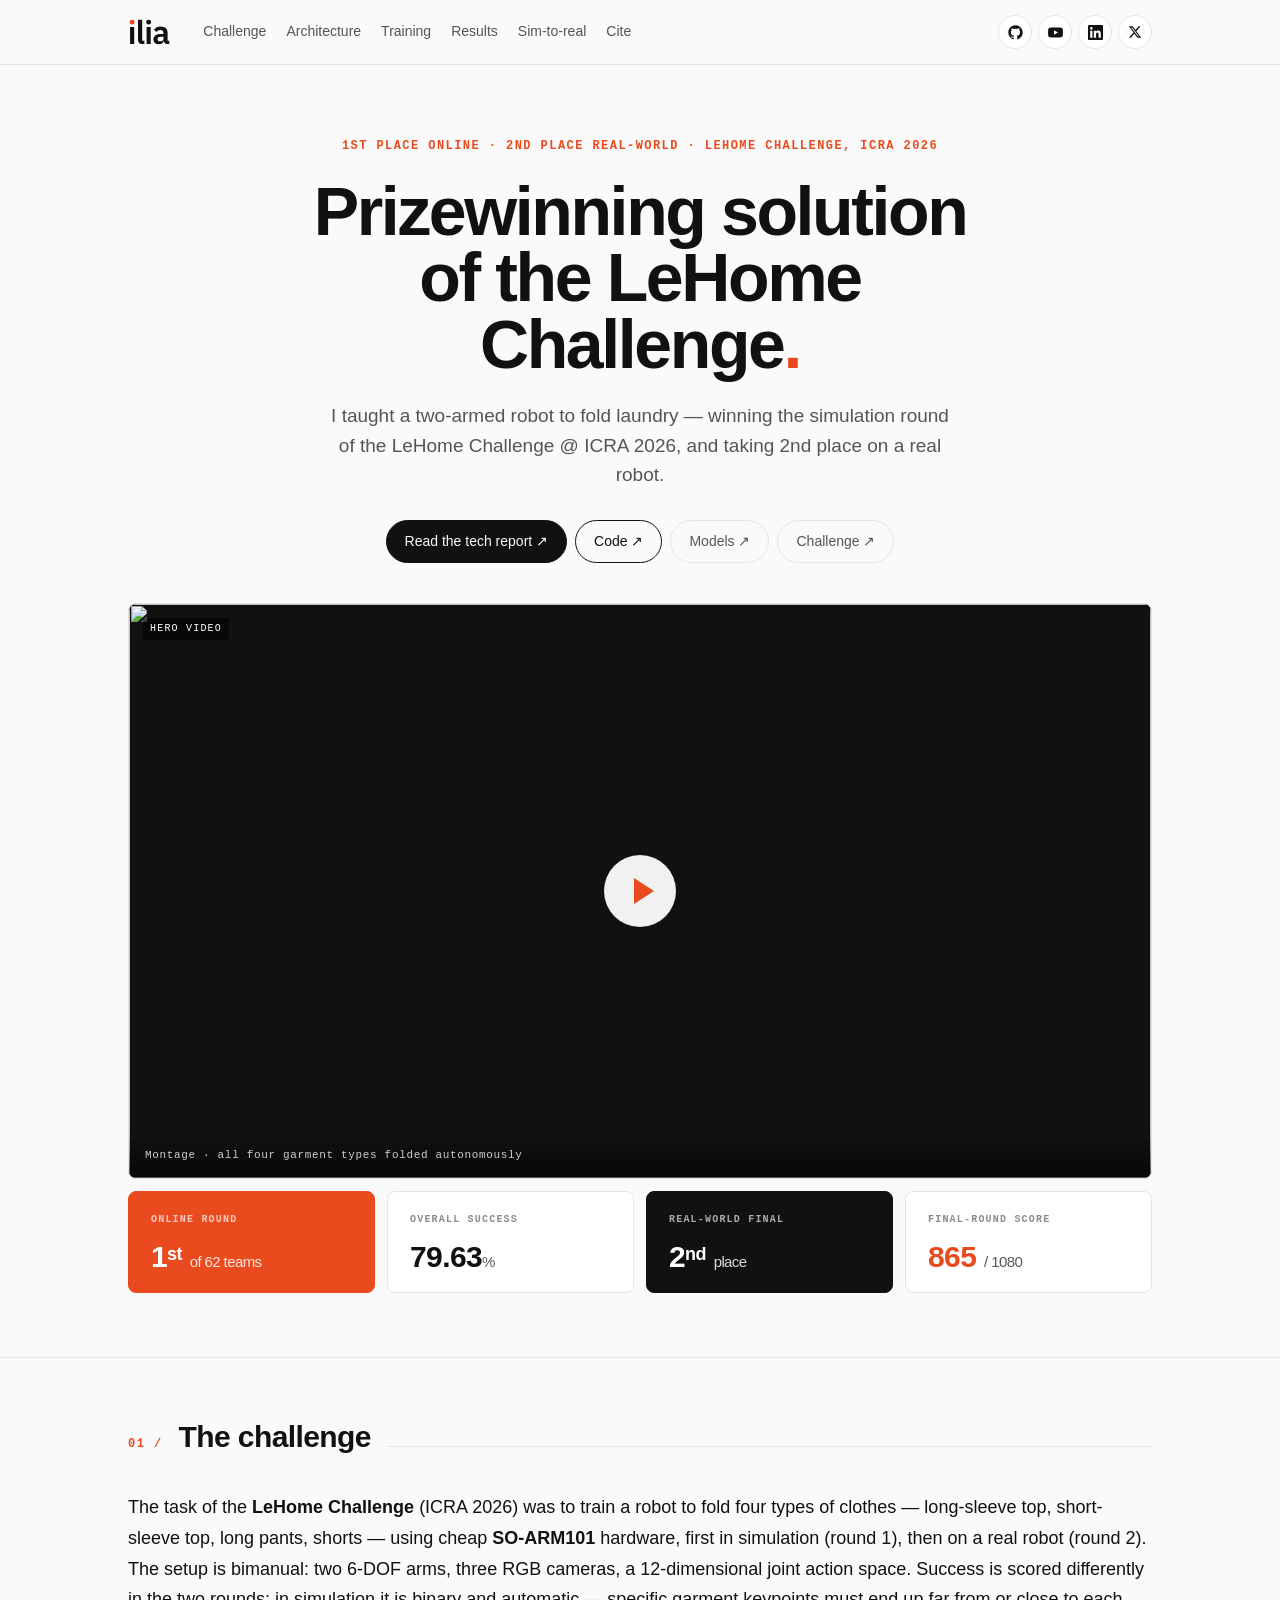
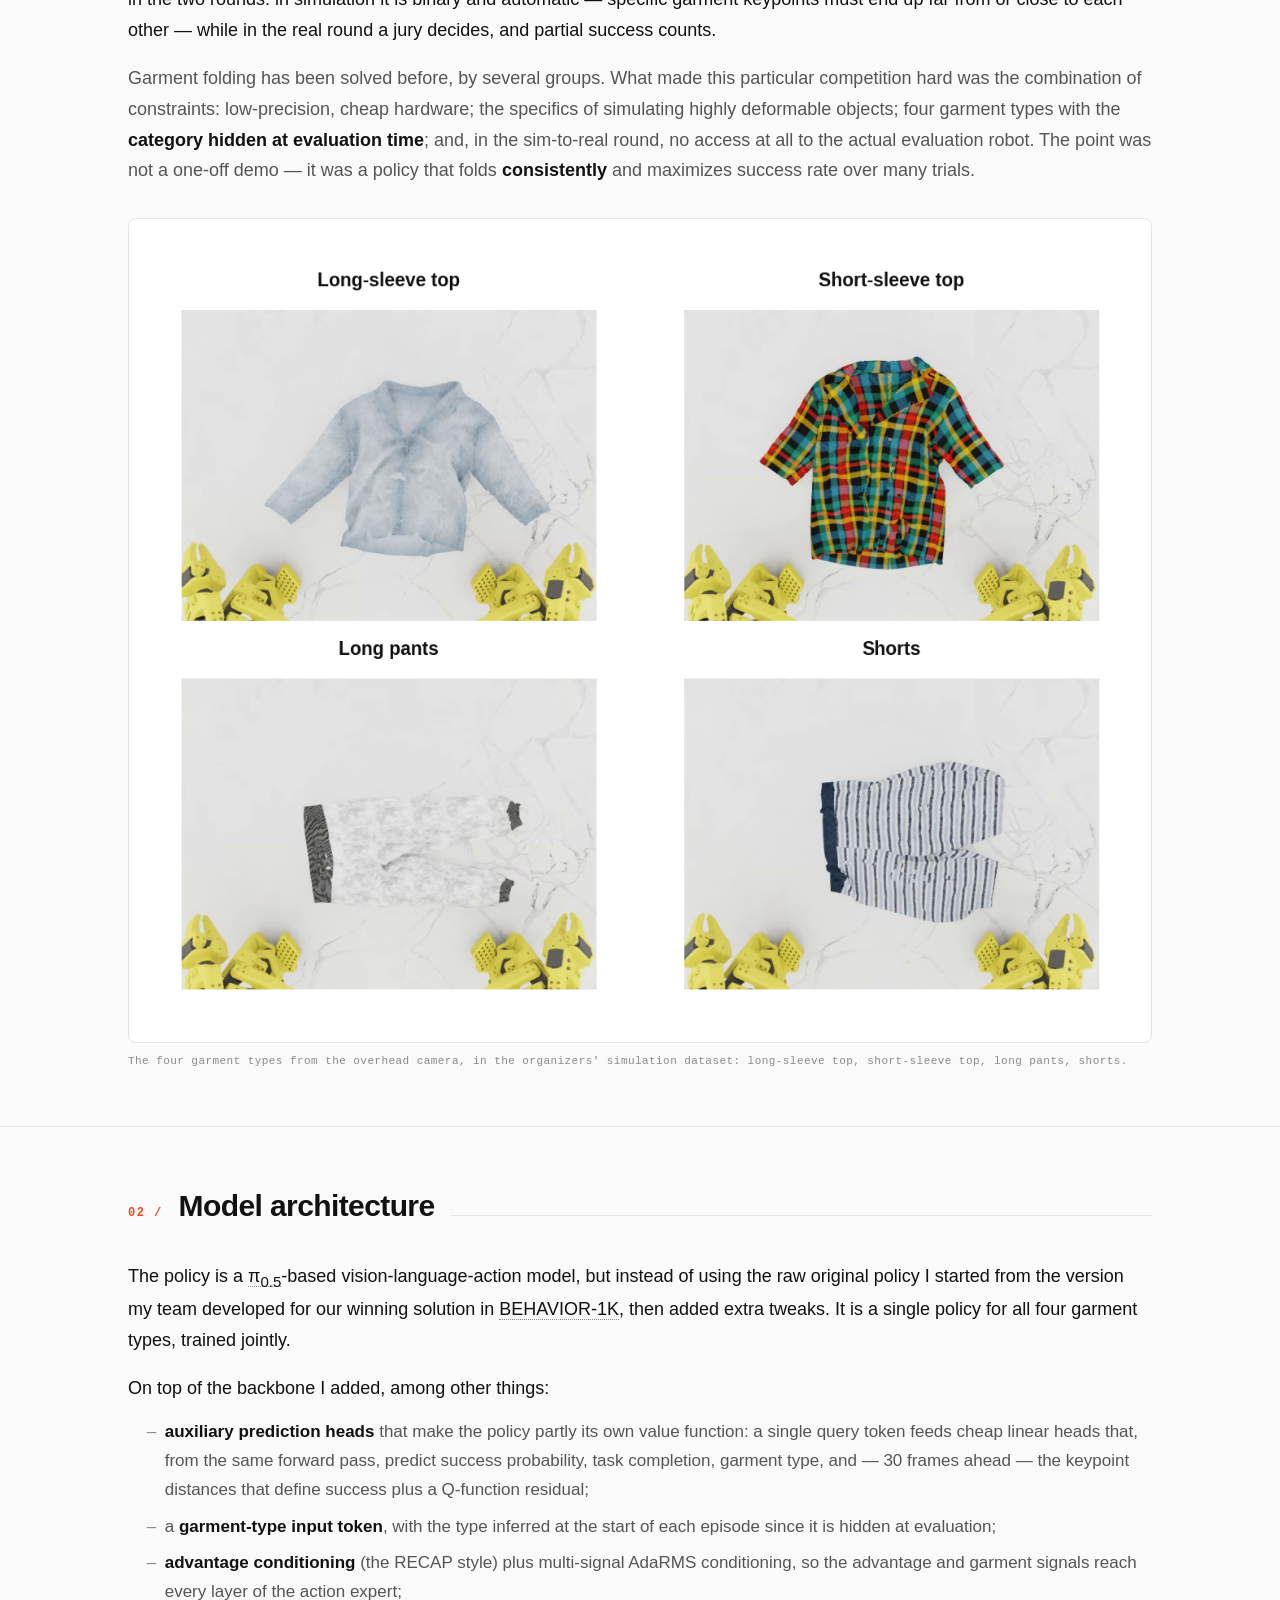
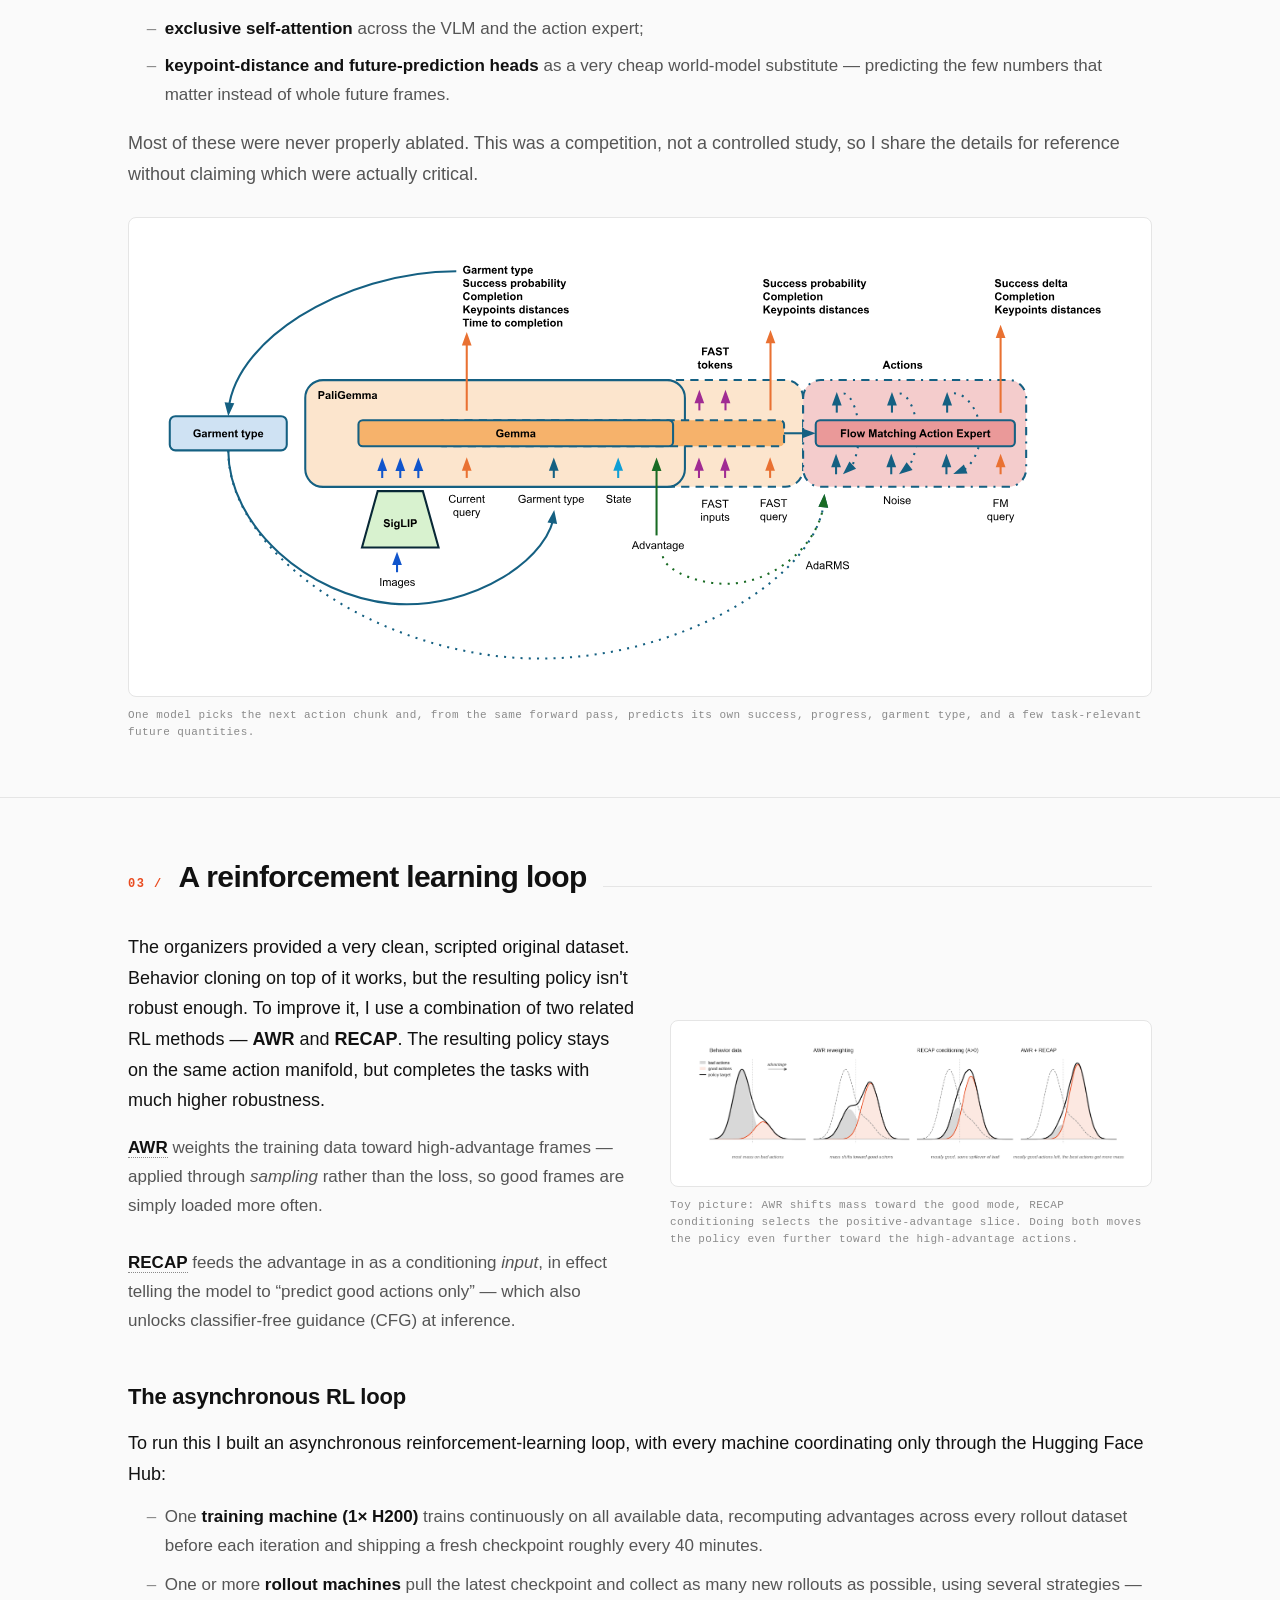
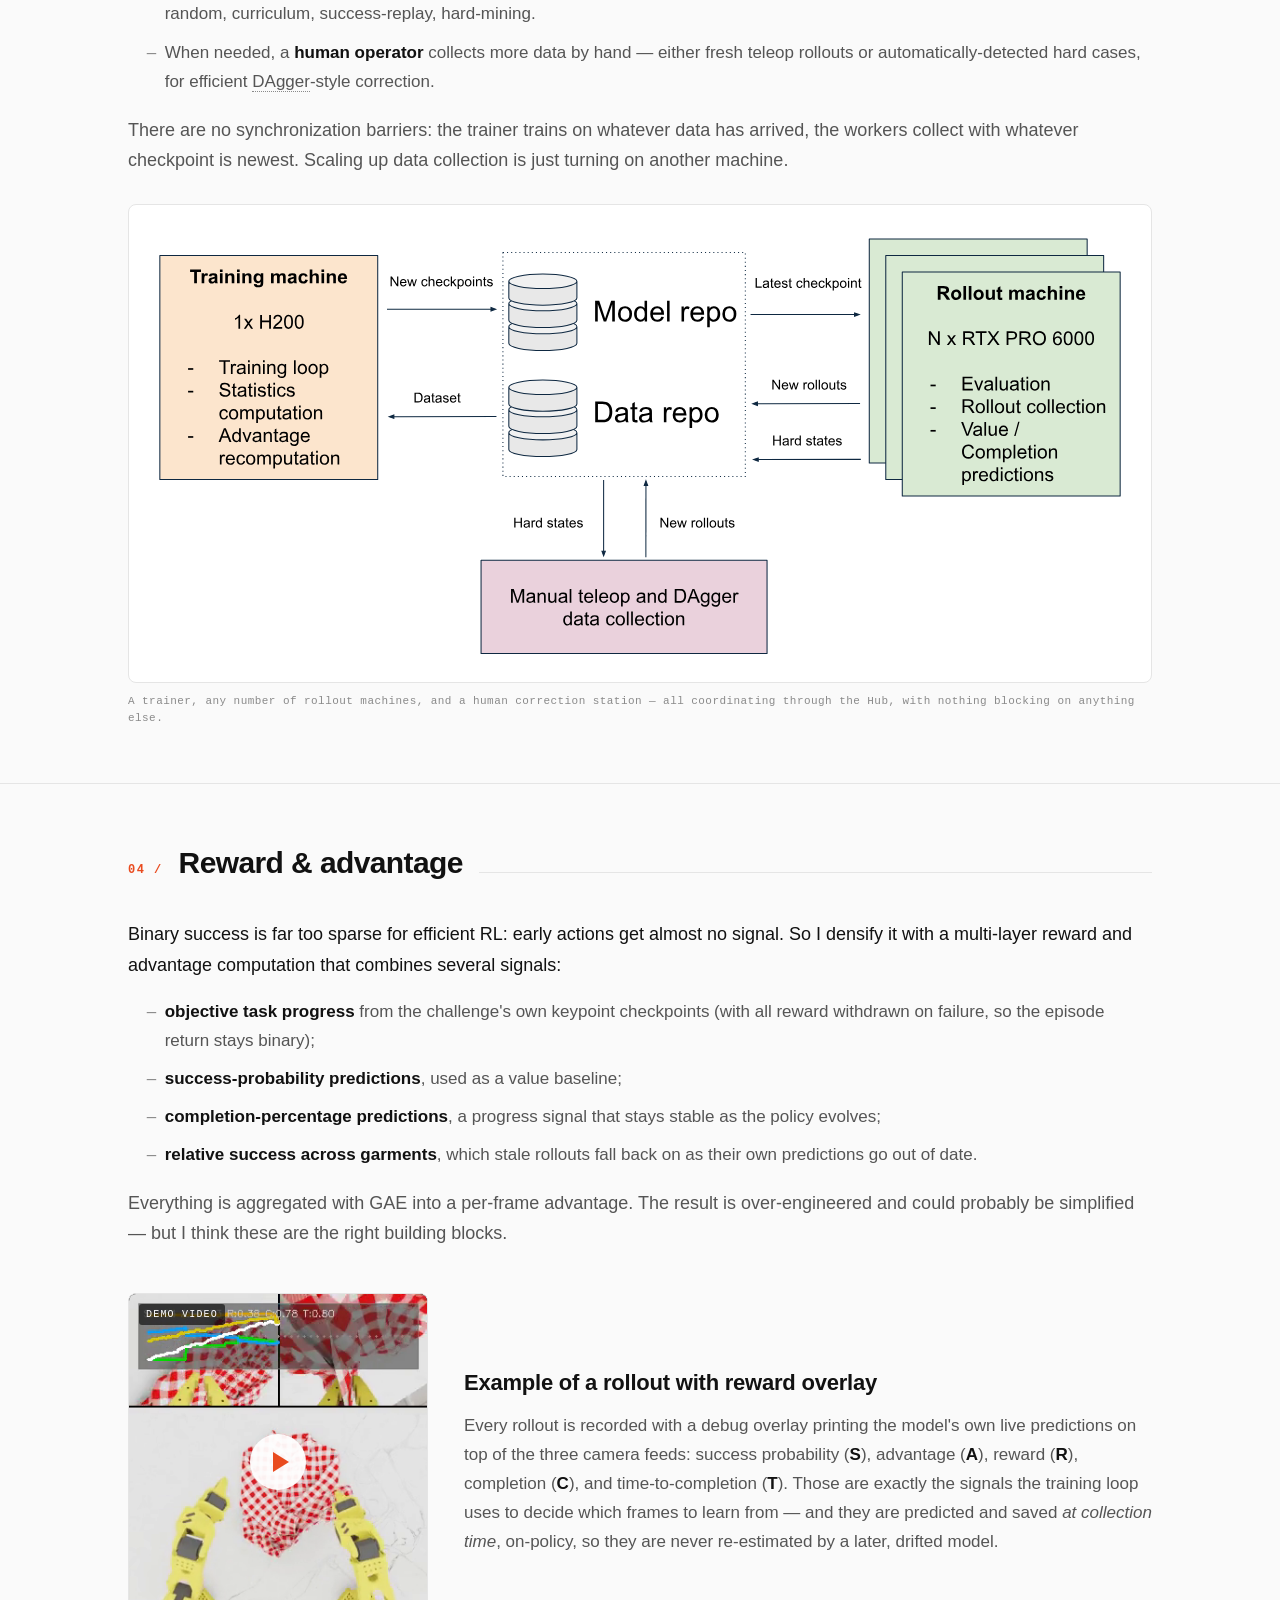
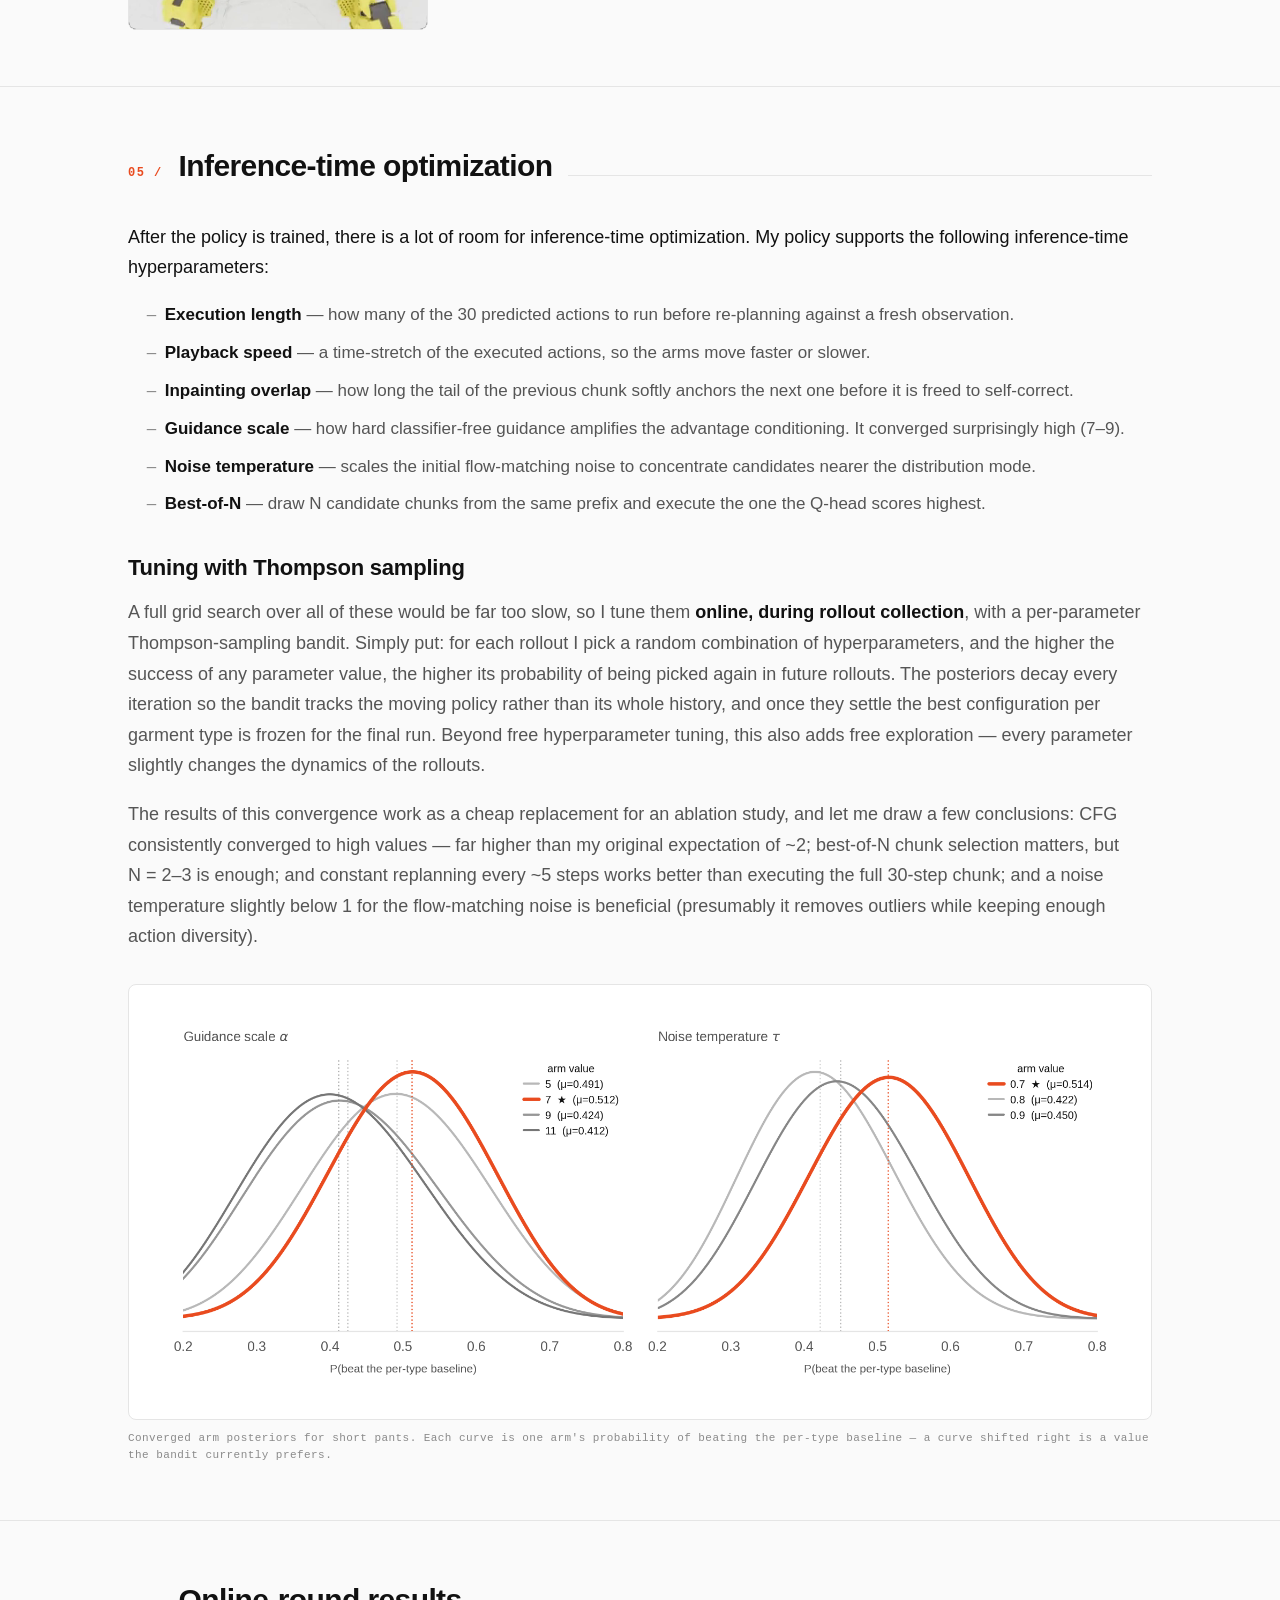
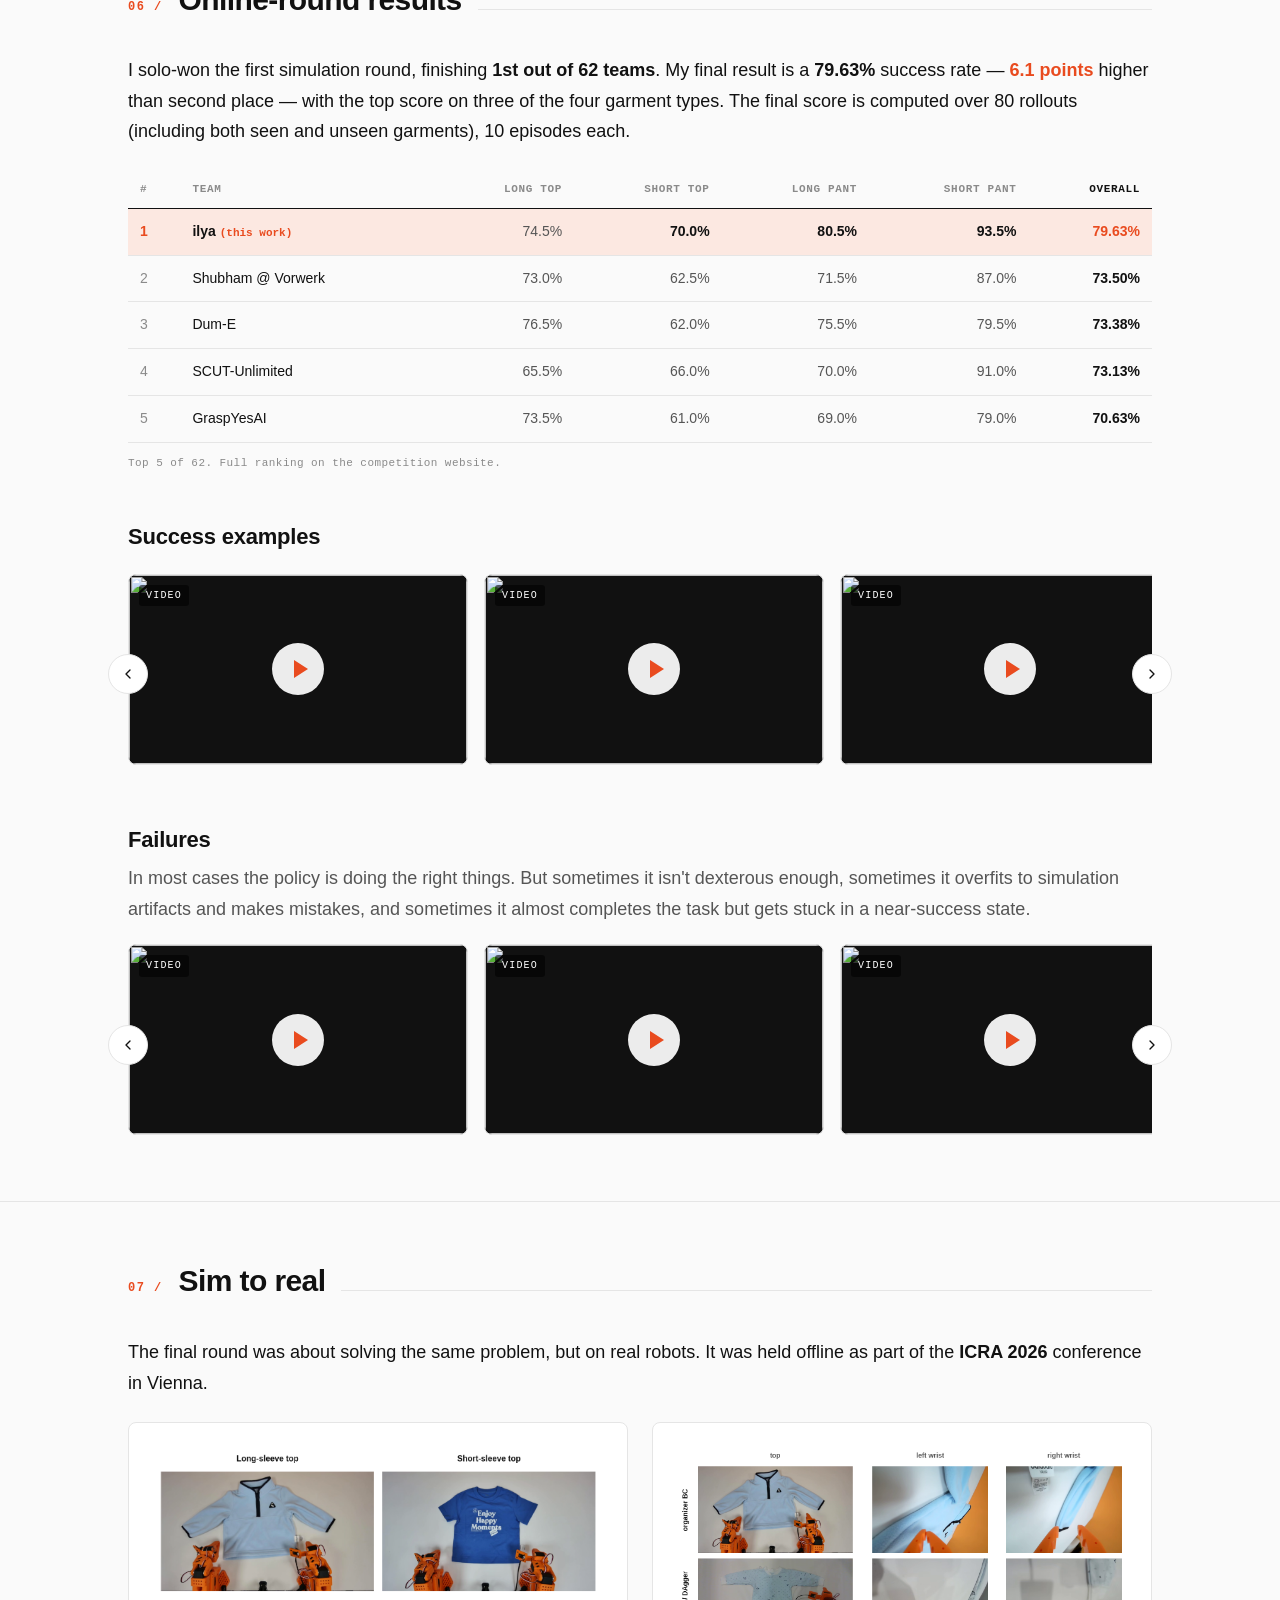
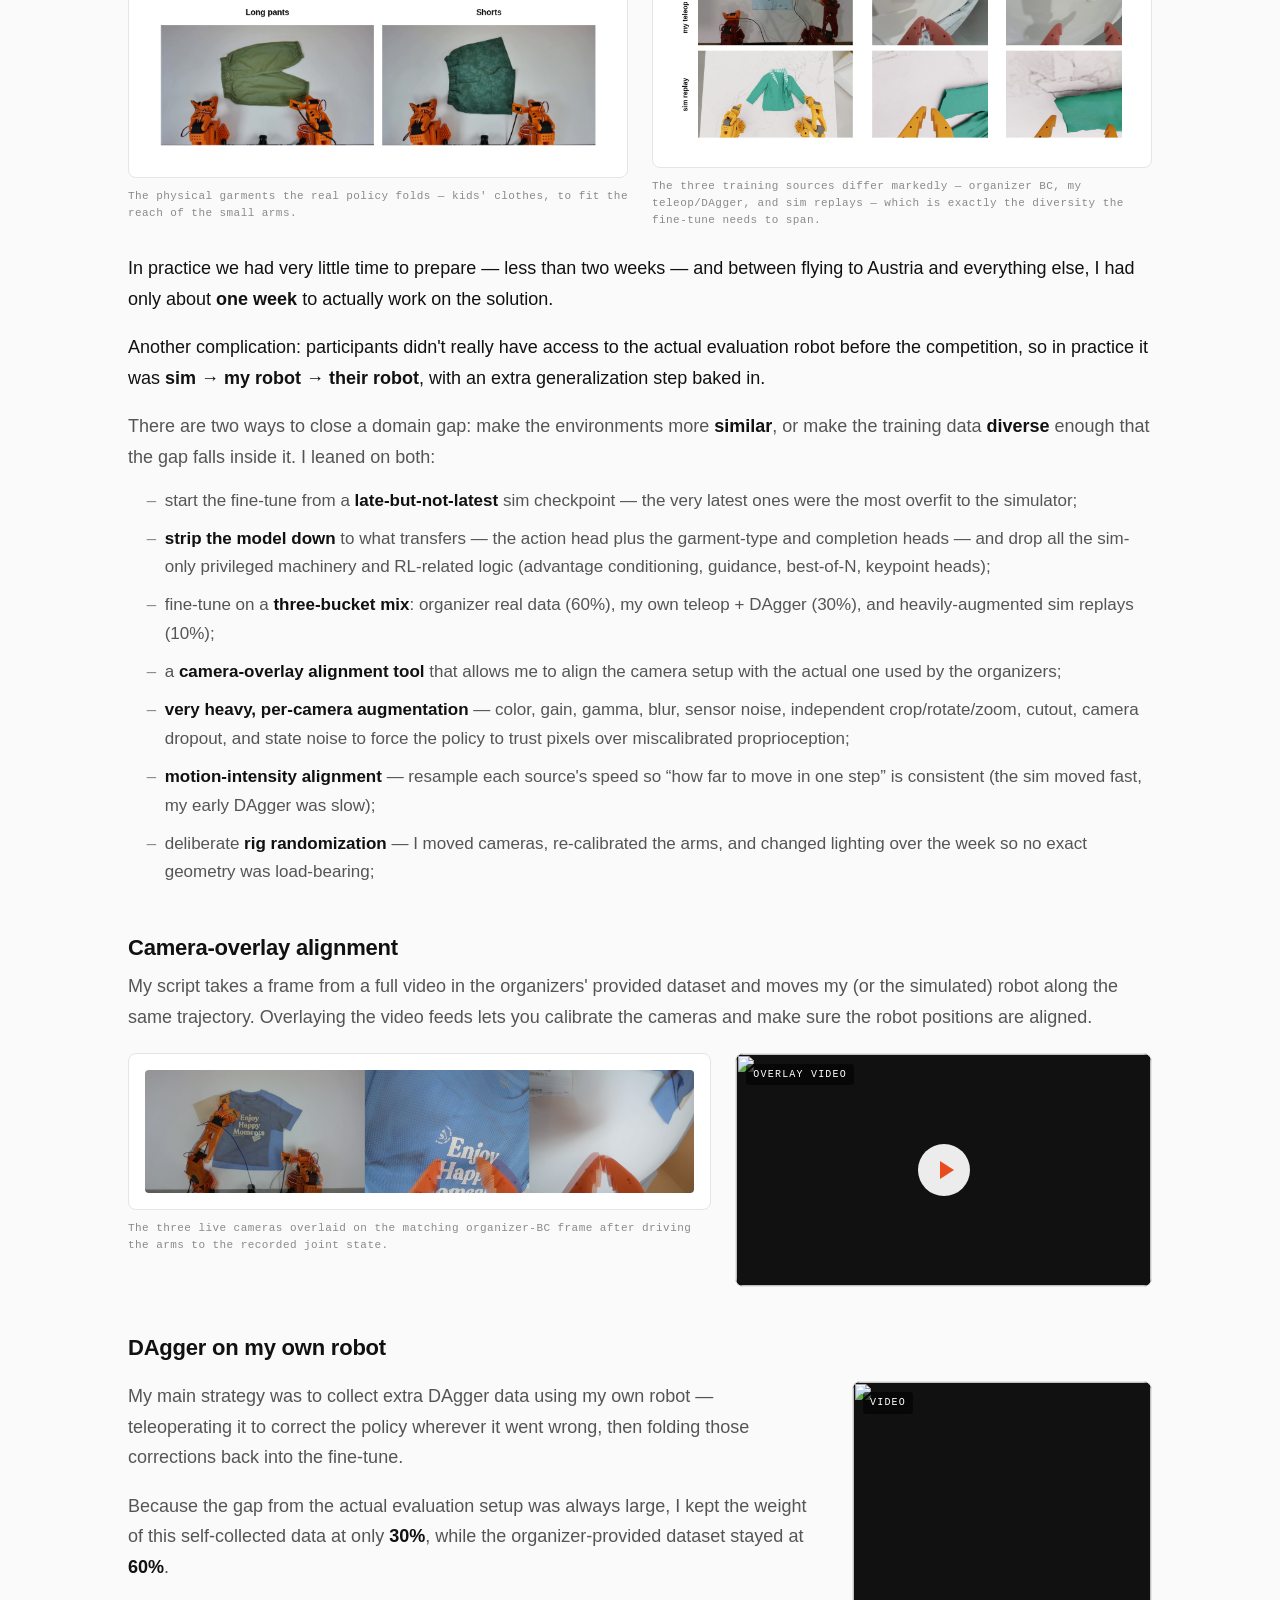
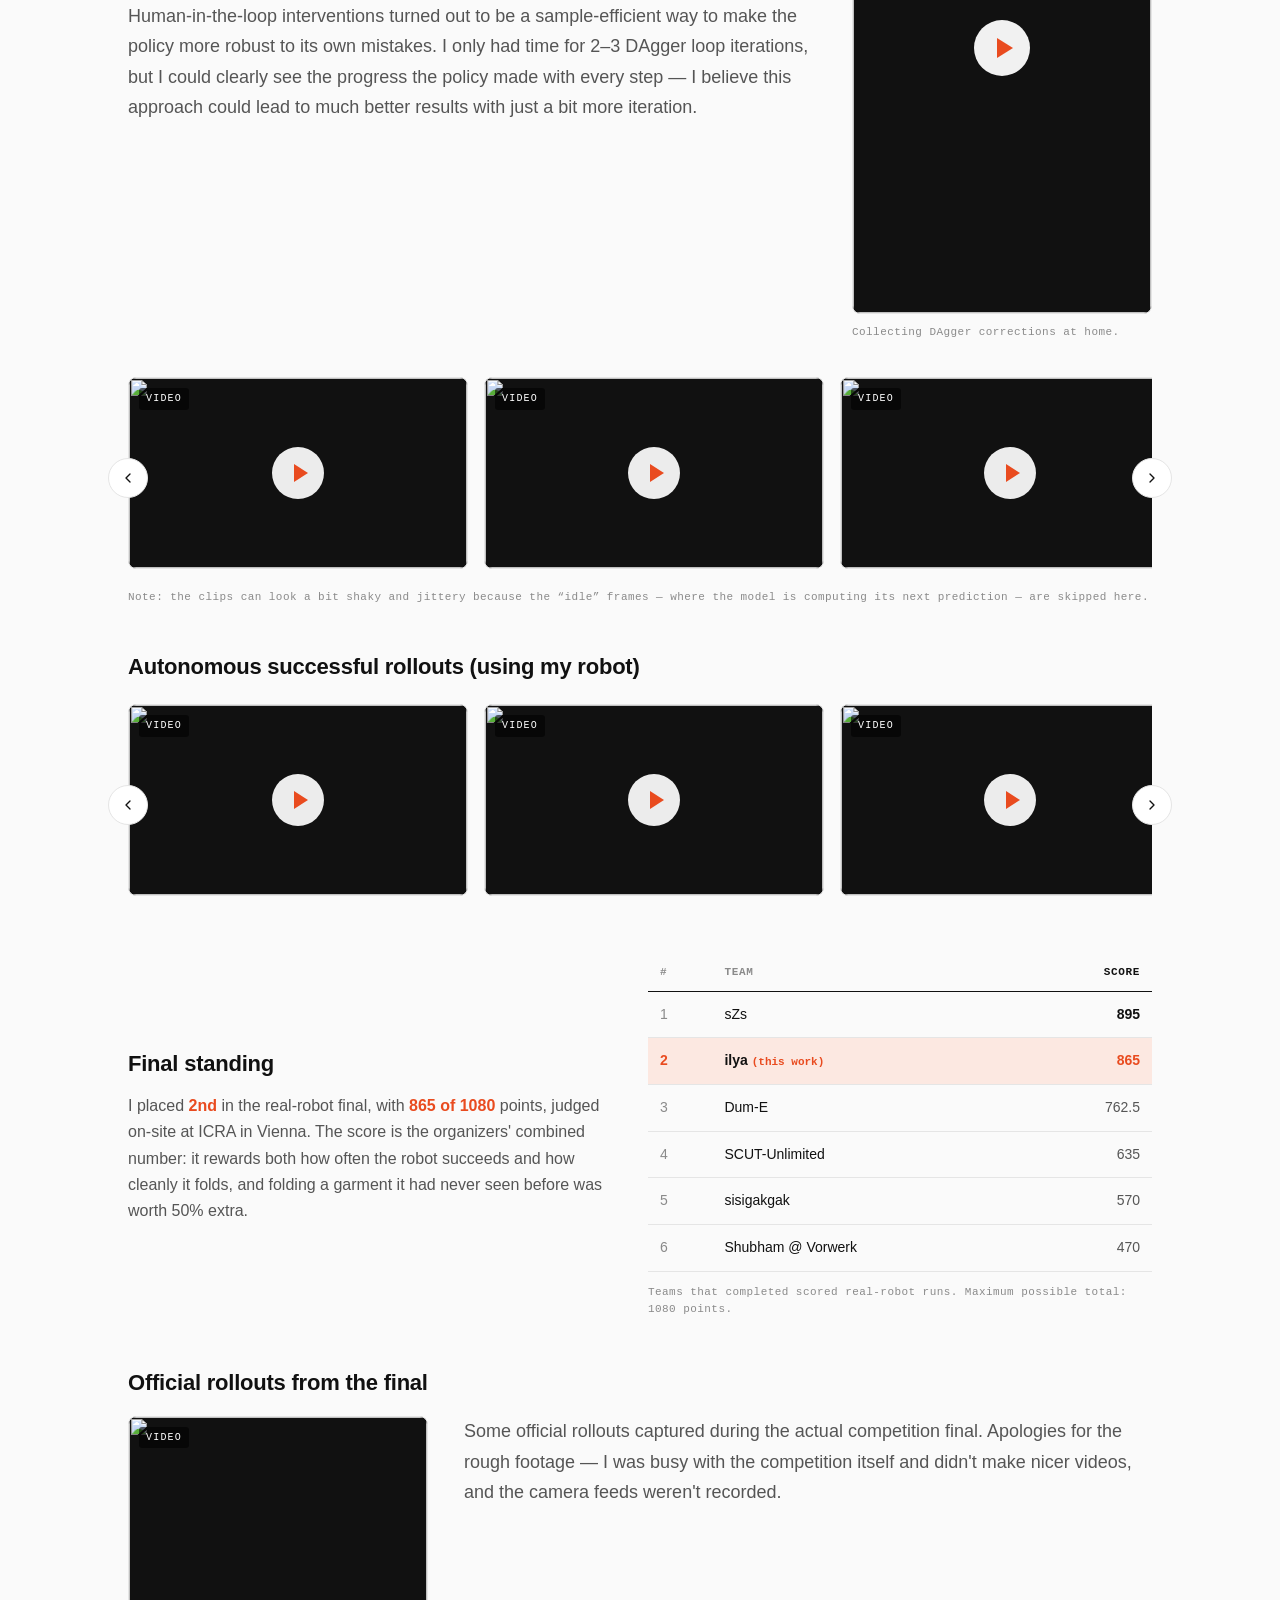
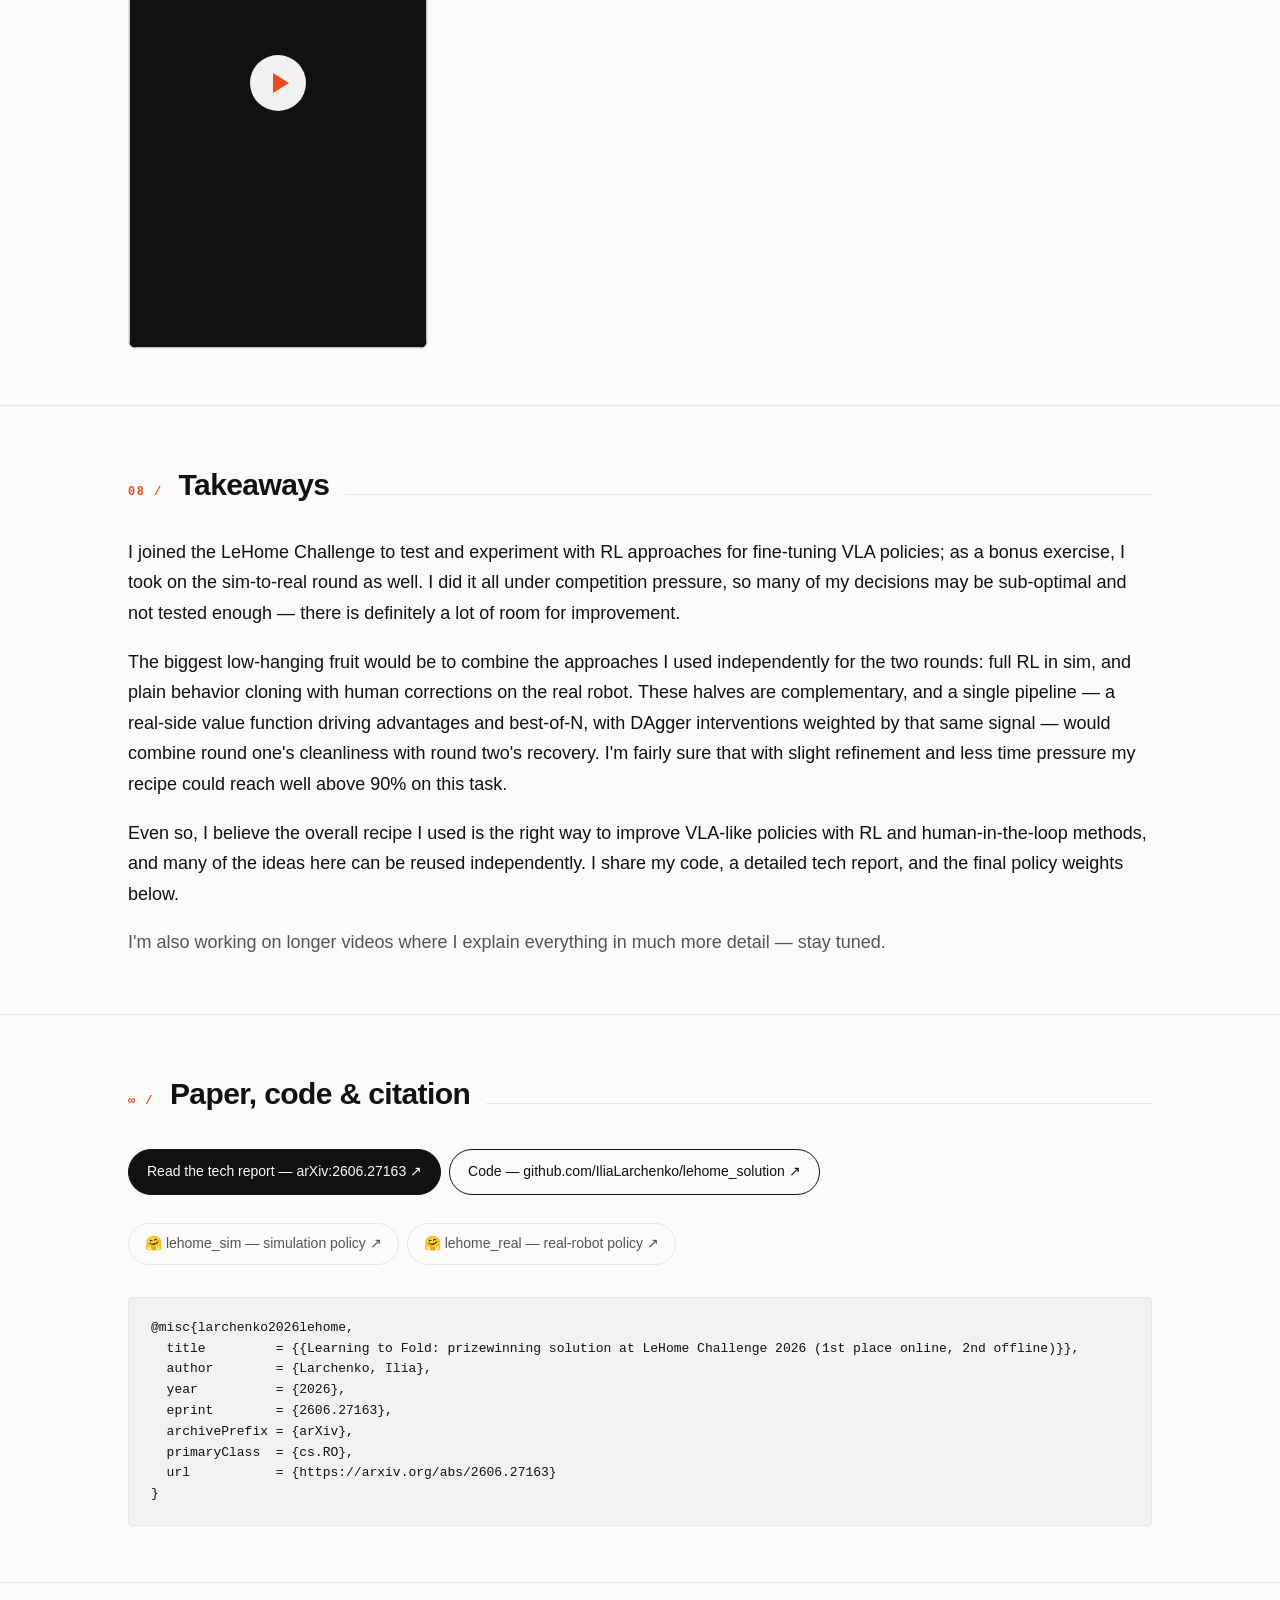
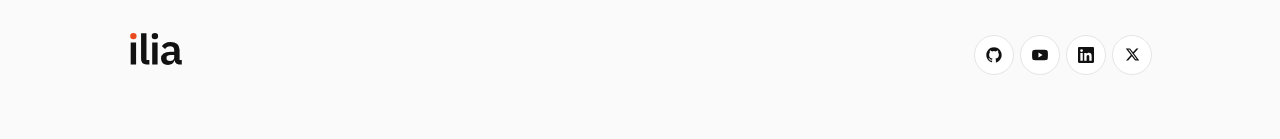
==== projects/lehome2026/index.html @ b2b2d570 "Added lehome page" ====
<!doctype html>
<html lang="en">
<head>
  <meta charset="utf-8">
  <title>Learning to Fold — LeHome Challenge 2026 · Ilia Larchenko</title>
  <meta name="viewport" content="width=device-width, initial-scale=1">
  <meta name="description" content="Prizewinning solution at the LeHome Challenge (ICRA 2026): 1st place in the simulation round, 2nd in the real-world final. A single VLA policy that folds laundry and judges its own success.">
  <meta name="author" content="Ilia Larchenko">
  <meta name="color-scheme" content="light">
  <meta name="theme-color" content="#FAFAFA">
  <link rel="canonical" href="https://ilialarchenko.com/projects/lehome2026/">

  <!-- ═══ Open Graph ═══ -->
  <meta property="og:type" content="article">
  <meta property="og:site_name" content="Ilia Larchenko">
  <meta property="og:title" content="Learning to Fold — LeHome Challenge 2026">
  <meta property="og:description" content="1st place online · 2nd real-world. Teaching a two-armed robot to fold laundry with a single self-judging VLA policy.">
  <meta property="og:url" content="https://ilialarchenko.com/projects/lehome2026/">
  <meta property="og:locale" content="en_US">
  <meta property="og:image" content="https://ilialarchenko.com/assets/og-image.png">

  <!-- ═══ Twitter / X Card ═══ -->
  <meta name="twitter:card" content="summary_large_image">
  <meta name="twitter:site" content="@IliaLarchenko">
  <meta name="twitter:creator" content="@IliaLarchenko">
  <meta name="twitter:title" content="Learning to Fold — LeHome Challenge 2026">
  <meta name="twitter:description" content="1st place online · 2nd real-world. A single self-judging VLA policy that folds laundry.">
  <meta name="twitter:image" content="https://ilialarchenko.com/assets/og-image.png">

  <!-- ═══ Shared design tokens & assets (reused from site root) ═══ -->
  <link rel="stylesheet" href="../../colors_and_type.css">
  <link rel="icon" type="image/svg+xml" href="../../assets/favicon.svg">
  <style>
    *,*::before,*::after{box-sizing:border-box;}
    html{scroll-behavior:smooth;scroll-padding-top:76px;}
    body{margin:0;background:var(--bg);color:var(--fg-1);font-family:var(--font-sans);font-size:16px;line-height:1.55;-webkit-font-smoothing:antialiased;text-rendering:optimizeLegibility;}
    a{color:inherit;}
    img{max-width:100%;}
    ::selection{background:#FCE8E1;}

    /* hover micro-interactions (design-system: fades/opacity, surface-2 fills) */
    .social:hover{background:var(--fg-1) !important;color:var(--bg) !important;border-color:var(--fg-1) !important;}
    .nav-links a:hover{opacity:0.6;}
    .btn-dark:hover{opacity:0.85;}
    .btn-outline:hover{background:var(--fg-1) !important;color:var(--bg) !important;}
    .btn-ghost:hover{background:var(--surface-2) !important;color:var(--fg-1) !important;}
    .dlink:hover{opacity:0.6;}
    .real-rail-btn:hover{background:var(--surface-2) !important;}

    @media (max-width:860px){
      .nav-links{display:none !important;}
      .wrap{padding-left:20px !important;padding-right:20px !important;}
      .receipts{grid-template-columns:repeat(2,1fr) !important;}
      .stack-m{grid-template-columns:1fr !important;gap:28px !important;}
      .footer-grid{grid-template-columns:1fr !important;gap:24px !important;}
      .footer-social{justify-content:flex-start !important;}
    }
    @media (max-width:540px){
      .wrap{padding-left:16px !important;padding-right:16px !important;}
      .hero-h1{font-size:32px !important;line-height:1.05 !important;}
      .receipts{gap:10px !important;}
      .real-rail-btn{display:none !important;}
    }
  </style>
</head>
<body>

<!-- ══════════ NAV ══════════ -->
<nav style="position:sticky;top:0;z-index:50;background:rgba(250,250,250,0.92);backdrop-filter:saturate(140%) blur(8px);-webkit-backdrop-filter:saturate(140%) blur(8px);border-bottom:1px solid var(--line);">
  <div class="wrap" style="max-width:1080px;margin:0 auto;padding:0 28px;display:flex;align-items:center;gap:24px;height:64px;">
    <a href="https://ilialarchenko.com/" target="_blank" rel="noopener noreferrer" aria-label="ilia." style="flex:0 0 auto;"><img src="../../assets/wordmark.svg" alt="ilia." style="display:block;height:28px;width:auto;"></a>
    <div class="nav-links" style="display:flex;gap:20px;margin-left:8px;">
      <a href="#challenge" style="font-size:14px;color:var(--fg-2);text-decoration:none;">Challenge</a>
      <a href="#architecture" style="font-size:14px;color:var(--fg-2);text-decoration:none;">Architecture</a>
      <a href="#training" style="font-size:14px;color:var(--fg-2);text-decoration:none;">Training</a>
      <a href="#results" style="font-size:14px;color:var(--fg-2);text-decoration:none;">Results</a>
      <a href="#real" style="font-size:14px;color:var(--fg-2);text-decoration:none;">Sim-to-real</a>
      <a href="#cite" style="font-size:14px;color:var(--fg-2);text-decoration:none;">Cite</a>
    </div>
    <div style="flex:1;"></div>
    <div style="display:flex;gap:6px;">
      <a class="social" href="https://github.com/IliaLarchenko/lehome_solution" target="_blank" rel="noopener noreferrer" aria-label="GitHub" style="width:34px;height:34px;border:1px solid var(--line);border-radius:50%;background:var(--surface);color:var(--fg-1);display:inline-flex;align-items:center;justify-content:center;text-decoration:none;"><svg viewBox="0 0 24 24" style="width:15px;height:15px;fill:currentColor;"><path d="M12 .5C5.65.5.5 5.65.5 12c0 5.08 3.29 9.39 7.86 10.91.58.11.79-.25.79-.56v-2c-3.2.7-3.88-1.36-3.88-1.36-.52-1.32-1.27-1.67-1.27-1.67-1.04-.71.08-.7.08-.7 1.15.08 1.76 1.18 1.76 1.18 1.02 1.74 2.68 1.24 3.34.95.1-.74.4-1.24.73-1.53-2.55-.29-5.24-1.28-5.24-5.69 0-1.26.45-2.29 1.18-3.1-.12-.29-.51-1.46.11-3.04 0 0 .96-.31 3.15 1.18a10.95 10.95 0 0 1 5.74 0c2.19-1.49 3.15-1.18 3.15-1.18.62 1.58.23 2.75.11 3.04.74.81 1.18 1.84 1.18 3.1 0 4.42-2.69 5.39-5.25 5.68.41.36.78 1.06.78 2.14v3.18c0 .31.21.67.8.56C20.21 21.39 23.5 17.08 23.5 12 23.5 5.65 18.35.5 12 .5Z"/></svg></a>
      <a class="social" href="https://www.youtube.com/@ilialarchenko" target="_blank" rel="noopener noreferrer" aria-label="YouTube" style="width:34px;height:34px;border:1px solid var(--line);border-radius:50%;background:var(--surface);color:var(--fg-1);display:inline-flex;align-items:center;justify-content:center;text-decoration:none;"><svg viewBox="0 0 24 24" style="width:15px;height:15px;fill:currentColor;"><path d="M23.5 6.5a3 3 0 0 0-2.1-2.1C19.5 4 12 4 12 4s-7.5 0-9.4.4A3 3 0 0 0 .5 6.5C.1 8.4.1 12 .1 12s0 3.6.4 5.5a3 3 0 0 0 2.1 2.1c1.9.4 9.4.4 9.4.4s7.5 0 9.4-.4a3 3 0 0 0 2.1-2.1c.4-1.9.4-5.5.4-5.5s0-3.6-.4-5.5ZM9.7 15.6V8.4l6.2 3.6-6.2 3.6Z"/></svg></a>
      <a class="social" href="https://www.linkedin.com/in/larchenko/" target="_blank" rel="noopener noreferrer" aria-label="LinkedIn" style="width:34px;height:34px;border:1px solid var(--line);border-radius:50%;background:var(--surface);color:var(--fg-1);display:inline-flex;align-items:center;justify-content:center;text-decoration:none;"><svg viewBox="0 0 24 24" style="width:15px;height:15px;fill:currentColor;"><path d="M20.45 20.45h-3.55v-5.57c0-1.33-.02-3.04-1.85-3.04-1.86 0-2.14 1.45-2.14 2.95v5.66H9.36V9h3.41v1.56h.05c.48-.9 1.64-1.85 3.37-1.85 3.6 0 4.27 2.37 4.27 5.46v6.28ZM5.34 7.43A2.06 2.06 0 1 1 5.34 3.3a2.06 2.06 0 0 1 0 4.13ZM7.12 20.45H3.56V9h3.56v11.45ZM22.22 0H1.77C.79 0 0 .77 0 1.72v20.56C0 23.23.79 24 1.77 24h20.45C23.21 24 24 23.23 24 22.28V1.72C24 .77 23.21 0 22.22 0Z"/></svg></a>
      <a class="social" href="https://x.com/IliaLarchenko" target="_blank" rel="noopener noreferrer" aria-label="X (Twitter)" style="width:34px;height:34px;border:1px solid var(--line);border-radius:50%;background:var(--surface);color:var(--fg-1);display:inline-flex;align-items:center;justify-content:center;text-decoration:none;"><svg viewBox="0 0 24 24" style="width:14px;height:14px;fill:currentColor;"><path d="M18.244 2.25h3.308l-7.227 8.26 8.502 11.24H16.17l-5.214-6.817L4.99 21.75H1.68l7.73-8.835L1.254 2.25H8.08l4.713 6.231 5.45-6.231Zm-1.16 17.52h1.833L7.084 4.126H5.117L17.084 19.77Z"/></svg></a>
    </div>
  </div>
</nav>

<a id="top"></a>

<!-- ══════════ HERO ══════════ -->
<header style="padding:72px 0 16px;">
  <div class="wrap" style="max-width:1080px;margin:0 auto;padding:0 28px;text-align:center;">
    <div style="font-family:var(--font-mono);font-size:12px;font-weight:600;letter-spacing:0.12em;text-transform:uppercase;color:var(--accent);margin-bottom:22px;">1st place online &middot; 2nd place real-world &middot; LeHome Challenge, ICRA 2026</div>
    <h1 class="hero-h1" style="margin:0 auto;font-size:clamp(38px,6vw,68px);font-weight:600;line-height:0.98;letter-spacing:-0.035em;color:var(--fg-1);max-width:18ch;">Prizewinning solution of the LeHome Challenge<span style="color:var(--accent);">.</span></h1>
    <p style="margin:24px auto 0;font-size:19px;line-height:1.55;color:var(--fg-2);max-width:60ch;">I taught a two-armed robot to fold laundry &mdash; winning the simulation round of the LeHome Challenge @ ICRA 2026, and taking 2nd place on a real robot.</p>
    <div style="display:flex;gap:8px;flex-wrap:wrap;justify-content:center;margin-top:30px;">
      <a class="btn-dark" href="https://arxiv.org/abs/2606.27163" target="_blank" rel="noopener noreferrer" style="font-size:14px;font-weight:500;padding:10px 18px;border:1px solid var(--fg-1);border-radius:999px;color:var(--bg);background:var(--fg-1);text-decoration:none;">Read the tech report&nbsp;↗</a>
      <a class="btn-outline" href="https://github.com/IliaLarchenko/lehome_solution" target="_blank" rel="noopener noreferrer" style="font-size:14px;font-weight:500;padding:10px 18px;border:1px solid var(--fg-1);border-radius:999px;color:var(--fg-1);background:var(--bg);text-decoration:none;">Code&nbsp;↗</a>
      <a class="btn-ghost" href="https://huggingface.co/IliaLarchenko/lehome_sim" target="_blank" rel="noopener noreferrer" style="font-size:14px;font-weight:500;padding:10px 18px;border:1px solid var(--line);border-radius:999px;color:var(--fg-2);background:var(--bg);text-decoration:none;">Models&nbsp;↗</a>
      <a class="btn-ghost" href="https://lehome-challenge.com/" target="_blank" rel="noopener noreferrer" style="font-size:14px;font-weight:500;padding:10px 18px;border:1px solid var(--line);border-radius:999px;color:var(--fg-2);background:var(--bg);text-decoration:none;">Challenge&nbsp;↗</a>
    </div>
  </div>

  <!-- full-bleed hero video -->
  <div class="wrap" style="max-width:1080px;margin:40px auto 0;padding:0 28px;">
    <div data-yt-id="_LBU3ue0CpU" data-yt-loop="1" style="position:relative;aspect-ratio:16/9;background:#111;border:1px solid var(--line);border-radius:8px;overflow:hidden;cursor:pointer;">
      <img referrerpolicy="no-referrer" src="https://i.ytimg.com/vi/_LBU3ue0CpU/maxresdefault.jpg" alt="" style="position:absolute;inset:0;width:100%;height:100%;object-fit:cover;display:block;">
      <span style="position:absolute;left:14px;top:14px;font-family:var(--font-mono);font-size:10px;letter-spacing:0.12em;background:rgba(0,0,0,0.6);color:#fff;padding:3px 7px;border-radius:3px;z-index:2;">HERO VIDEO</span>
      <span style="position:absolute;left:50%;top:50%;transform:translate(-50%,-50%);width:72px;height:72px;border-radius:50%;background:rgba(255,255,255,0.94);"></span>
      <span style="position:absolute;left:calc(50% + 4px);top:50%;transform:translate(-50%,-50%);width:0;height:0;border-left:20px solid var(--accent);border-top:13px solid transparent;border-bottom:13px solid transparent;"></span>
      <span style="position:absolute;left:0;right:0;bottom:0;padding:14px 16px;font-family:var(--font-mono);font-size:11px;letter-spacing:0.06em;color:rgba(255,255,255,0.8);background:linear-gradient(to top,rgba(0,0,0,0.55),transparent);">Montage &middot; all four garment types folded autonomously</span>
    </div>
  </div>

  <!-- receipts ribbon -->
  <div class="wrap" style="max-width:1080px;margin:12px auto 0;padding:0 28px;">
    <div class="receipts" style="display:grid;grid-template-columns:repeat(4,1fr);gap:12px;">
      <div style="background:var(--accent);border:1px solid var(--accent);border-radius:8px;padding:20px 22px;">
        <div style="font-family:var(--font-mono);font-size:10px;font-weight:600;letter-spacing:0.12em;text-transform:uppercase;color:rgba(255,255,255,0.7);">Online round</div>
        <div style="font-size:30px;font-weight:600;letter-spacing:-0.02em;color:#fff;margin-top:14px;line-height:1;">1<span style="font-size:0.6em;vertical-align:0.4em;">st</span> <span style="font-size:0.5em;font-weight:500;color:rgba(255,255,255,0.85);">of 62 teams</span></div>
      </div>
      <div style="background:var(--surface);border:1px solid var(--line);border-radius:8px;padding:20px 22px;">
        <div style="font-family:var(--font-mono);font-size:10px;font-weight:600;letter-spacing:0.12em;text-transform:uppercase;color:var(--fg-3);">Overall success</div>
        <div style="font-size:30px;font-weight:600;letter-spacing:-0.02em;color:var(--fg-1);margin-top:14px;line-height:1;">79.63<span style="font-size:0.5em;font-weight:500;color:var(--fg-2);">%</span></div>
      </div>
      <div style="background:var(--fg-1);border:1px solid var(--fg-1);border-radius:8px;padding:20px 22px;">
        <div style="font-family:var(--font-mono);font-size:10px;font-weight:600;letter-spacing:0.12em;text-transform:uppercase;color:rgba(255,255,255,0.65);">Real-world final</div>
        <div style="font-size:30px;font-weight:600;letter-spacing:-0.02em;color:#fff;margin-top:14px;line-height:1;">2<span style="font-size:0.6em;vertical-align:0.4em;">nd</span> <span style="font-size:0.5em;font-weight:500;color:rgba(255,255,255,0.85);">place</span></div>
      </div>
      <div style="background:var(--surface);border:1px solid var(--line);border-radius:8px;padding:20px 22px;">
        <div style="font-family:var(--font-mono);font-size:10px;font-weight:600;letter-spacing:0.12em;text-transform:uppercase;color:var(--fg-3);">Final-round score</div>
        <div style="font-size:30px;font-weight:600;letter-spacing:-0.02em;color:var(--fg-1);margin-top:14px;line-height:1;"><span style="color:var(--accent);">865</span> <span style="font-size:0.5em;font-weight:500;color:var(--fg-2);">/ 1080</span></div>
      </div>
    </div>
  </div>
</header>

<!-- ══════════ 01 · CHALLENGE ══════════ -->
<section id="challenge" style="padding:56px 0;border-top:1px solid var(--line);margin-top:48px;">
  <div class="wrap" style="max-width:1080px;margin:0 auto;padding:0 28px;">
    <div style="display:flex;align-items:baseline;gap:16px;margin-bottom:32px;">
      <span style="font-family:var(--font-mono);font-size:12px;font-weight:600;letter-spacing:0.12em;color:var(--accent);">01 /</span>
      <h2 style="margin:0;font-size:30px;font-weight:600;letter-spacing:-0.02em;color:var(--fg-1);">The challenge</h2>
      <span style="flex:1;height:1px;background:var(--line);"></span>
    </div>
    <div>
      <p style="font-size:18px;line-height:1.7;color:var(--fg-1);margin:0 0 18px;">The task of the <b>LeHome Challenge</b> (ICRA 2026) was to train a robot to fold four types of clothes &mdash; long-sleeve top, short-sleeve top, long pants, shorts &mdash; using cheap <b>SO-ARM101</b> hardware, first in simulation (round 1), then on a real robot (round 2). The setup is bimanual: two 6-DOF arms, three RGB cameras, a 12-dimensional joint action space. Success is scored differently in the two rounds: in simulation it is binary and automatic &mdash; specific garment keypoints must end up far from or close to each other &mdash; while in the real round a jury decides, and partial success counts.</p>
      <p style="font-size:18px;line-height:1.7;color:var(--fg-2);margin:0;">Garment folding has been solved before, by several groups. What made this particular competition hard was the combination of constraints: low-precision, cheap hardware; the specifics of simulating highly deformable objects; four garment types with the <b style="color:var(--fg-1);">category hidden at evaluation time</b>; and, in the sim-to-real round, no access at all to the actual evaluation robot. The point was not a one-off demo &mdash; it was a policy that folds <b style="color:var(--fg-1);">consistently</b> and maximizes success rate over many trials.</p>
    </div>

    <figure style="margin:32px 0 0;">
      <div style="background:#fff;border:1px solid var(--line);border-radius:8px;padding:16px;"><img src="figures/garments_sim.png" alt="The four garment types in simulation" style="width:100%;display:block;border-radius:4px;"></div>
      <figcaption style="font-family:var(--font-mono);font-size:11px;letter-spacing:0.04em;color:var(--fg-3);margin-top:10px;">The four garment types from the overhead camera, in the organizers' simulation dataset: long-sleeve top, short-sleeve top, long pants, shorts.</figcaption>
    </figure>
  </div>
</section>

<!-- ══════════ 02 · MODEL ARCHITECTURE ══════════ -->
<section id="architecture" style="padding:56px 0;border-top:1px solid var(--line);">
  <div class="wrap" style="max-width:1080px;margin:0 auto;padding:0 28px;">
    <div style="display:flex;align-items:baseline;gap:16px;margin-bottom:32px;">
      <span style="font-family:var(--font-mono);font-size:12px;font-weight:600;letter-spacing:0.12em;color:var(--accent);">02 /</span>
      <h2 style="margin:0;font-size:30px;font-weight:600;letter-spacing:-0.02em;color:var(--fg-1);">Model architecture</h2>
      <span style="flex:1;height:1px;background:var(--line);"></span>
    </div>
    <div>
      <p style="font-size:18px;line-height:1.7;color:var(--fg-1);margin:0 0 18px;">The policy is a <a class="dlink" href="https://www.pi.website/blog/pi05" target="_blank" rel="noopener noreferrer" style="color:inherit;text-decoration:none;border-bottom:1px dotted var(--fg-3);">&pi;<sub>0.5</sub></a>-based vision-language-action model, but instead of using the raw original policy I started from the version my team developed for our winning solution in <a class="dlink" href="https://robot-learning-collective.github.io/winning-behavior-1k-challenge" target="_blank" rel="noopener noreferrer" style="color:inherit;text-decoration:none;border-bottom:1px dotted var(--fg-3);">BEHAVIOR-1K</a>, then added extra tweaks. It is a single policy for all four garment types, trained jointly.</p>
      <p style="font-size:18px;line-height:1.7;color:var(--fg-1);margin:0 0 14px;">On top of the backbone I added, among other things:</p>
      <ul style="font-size:17px;line-height:1.7;color:var(--fg-2);margin:0 0 18px;padding-left:1.1em;list-style:none;">
        <li style="margin-bottom:8px;position:relative;padding-left:18px;"><span style="position:absolute;left:0;color:var(--fg-3);">&ndash;</span><b style="color:var(--fg-1);">auxiliary prediction heads</b> that make the policy partly its own value function: a single query token feeds cheap linear heads that, from the same forward pass, predict success probability, task completion, garment type, and &mdash; 30 frames ahead &mdash; the keypoint distances that define success plus a Q-function residual;</li>
        <li style="margin-bottom:8px;position:relative;padding-left:18px;"><span style="position:absolute;left:0;color:var(--fg-3);">&ndash;</span>a <b style="color:var(--fg-1);">garment-type input token</b>, with the type inferred at the start of each episode since it is hidden at evaluation;</li>
        <li style="margin-bottom:8px;position:relative;padding-left:18px;"><span style="position:absolute;left:0;color:var(--fg-3);">&ndash;</span><b style="color:var(--fg-1);">advantage conditioning</b> (the RECAP style) plus multi-signal AdaRMS conditioning, so the advantage and garment signals reach every layer of the action expert;</li>
        <li style="margin-bottom:8px;position:relative;padding-left:18px;"><span style="position:absolute;left:0;color:var(--fg-3);">&ndash;</span><b style="color:var(--fg-1);">exclusive self-attention</b> across the VLM and the action expert;</li>
        <li style="margin-bottom:0;position:relative;padding-left:18px;"><span style="position:absolute;left:0;color:var(--fg-3);">&ndash;</span><b style="color:var(--fg-1);">keypoint-distance and future-prediction heads</b> as a very cheap world-model substitute &mdash; predicting the few numbers that matter instead of whole future frames.</li>
      </ul>
      <p style="font-size:18px;line-height:1.7;color:var(--fg-2);margin:0;">Most of these were never properly ablated. This was a competition, not a controlled study, so I share the details for reference without claiming which were actually critical.</p>
    </div>

    <figure style="margin:28px 0 0;">
      <div style="background:#fff;border:1px solid var(--line);border-radius:8px;padding:16px;"><img src="figures/policy_schema.svg" alt="The policy architecture and its prediction heads" style="width:100%;display:block;border-radius:4px;"></div>
      <figcaption style="font-family:var(--font-mono);font-size:11px;letter-spacing:0.04em;color:var(--fg-3);margin-top:10px;">One model picks the next action chunk and, from the same forward pass, predicts its own success, progress, garment type, and a few task-relevant future quantities.</figcaption>
    </figure>
  </div>
</section>

<!-- ══════════ 03 · SELF-IMPROVING LOOP ══════════ -->
<section id="training" style="padding:56px 0;border-top:1px solid var(--line);">
  <div class="wrap" style="max-width:1080px;margin:0 auto;padding:0 28px;">
    <div style="display:flex;align-items:baseline;gap:16px;margin-bottom:32px;">
      <span style="font-family:var(--font-mono);font-size:12px;font-weight:600;letter-spacing:0.12em;color:var(--accent);">03 /</span>
      <h2 style="margin:0;font-size:30px;font-weight:600;letter-spacing:-0.02em;color:var(--fg-1);">A reinforcement learning loop</h2>
      <span style="flex:1;height:1px;background:var(--line);"></span>
    </div>

    <!-- AWR + RECAP, toy figure on the right -->
    <div class="stack-m" style="display:grid;grid-template-columns:1.05fr 1fr;gap:36px;align-items:center;">
      <div>
        <p style="font-size:18px;line-height:1.7;color:var(--fg-1);margin:0 0 18px;">The organizers provided a very clean, scripted original dataset. Behavior cloning on top of it works, but the resulting policy isn't robust enough. To improve it, I use a combination of two related RL methods &mdash; <b>AWR</b> and <b>RECAP</b>. The resulting policy stays on the same action manifold, but completes the tasks with much higher robustness.</p>
        <p style="font-size:17px;line-height:1.7;color:var(--fg-2);margin:0;">
          <b style="color:var(--fg-1);"><a class="dlink" href="https://xbpeng.github.io/projects/AWR/index.html" target="_blank" rel="noopener noreferrer" style="color:inherit;text-decoration:none;border-bottom:1px dotted var(--fg-3);">AWR</a></b> weights the training data toward high-advantage frames &mdash; applied through <i>sampling</i> rather than the loss, so good frames are simply loaded more often.<br><br>
          <b style="color:var(--fg-1);"><a class="dlink" href="https://www.pi.website/blog/pistar06" target="_blank" rel="noopener noreferrer" style="color:inherit;text-decoration:none;border-bottom:1px dotted var(--fg-3);">RECAP</a></b> feeds the advantage in as a conditioning <i>input</i>, in effect telling the model to &ldquo;predict good actions only&rdquo; &mdash; which also unlocks classifier-free guidance (CFG) at inference.
        </p>
      </div>
      <figure style="margin:0;">
        <div style="background:#fff;border:1px solid var(--line);border-radius:8px;padding:16px;"><img src="figures/awr_recap.png" alt="Toy illustration of AWR and RECAP shifting the action distribution" style="width:100%;display:block;border-radius:4px;"></div>
        <figcaption style="font-family:var(--font-mono);font-size:11px;letter-spacing:0.04em;color:var(--fg-3);margin-top:10px;">Toy picture: AWR shifts mass toward the good mode, RECAP conditioning selects the positive-advantage slice. Doing both moves the policy even further toward the high-advantage actions.</figcaption>
      </figure>
    </div>

    <!-- async infra -->
    <div style="margin-top:44px;">
      <h3 style="font-size:22px;font-weight:600;letter-spacing:-0.01em;color:var(--fg-1);margin:0 0 14px;">The asynchronous RL loop</h3>
      <p style="font-size:18px;line-height:1.7;color:var(--fg-1);margin:0 0 14px;">To run this I built an asynchronous reinforcement-learning loop, with every machine coordinating only through the Hugging Face Hub:</p>
      <ul style="font-size:17px;line-height:1.7;color:var(--fg-2);margin:0 0 18px;padding-left:1.1em;list-style:none;">
        <li style="margin-bottom:10px;position:relative;padding-left:18px;"><span style="position:absolute;left:0;color:var(--fg-3);">&ndash;</span>One <b style="color:var(--fg-1);">training machine (1&times; H200)</b> trains continuously on all available data, recomputing advantages across every rollout dataset before each iteration and shipping a fresh checkpoint roughly every 40 minutes.</li>
        <li style="margin-bottom:10px;position:relative;padding-left:18px;"><span style="position:absolute;left:0;color:var(--fg-3);">&ndash;</span>One or more <b style="color:var(--fg-1);">rollout machines</b> pull the latest checkpoint and collect as many new rollouts as possible, using several strategies &mdash; random, curriculum, success-replay, hard-mining.</li>
        <li style="margin-bottom:0;position:relative;padding-left:18px;"><span style="position:absolute;left:0;color:var(--fg-3);">&ndash;</span>When needed, a <b style="color:var(--fg-1);">human operator</b> collects more data by hand &mdash; either fresh teleop rollouts or automatically-detected hard cases, for efficient <a class="dlink" href="https://arxiv.org/abs/1011.0686" target="_blank" rel="noopener noreferrer" style="color:inherit;text-decoration:none;border-bottom:1px dotted var(--fg-3);">DAgger</a>-style correction.</li>
      </ul>
      <p style="font-size:18px;line-height:1.7;color:var(--fg-2);margin:0;">There are no synchronization barriers: the trainer trains on whatever data has arrived, the workers collect with whatever checkpoint is newest. Scaling up data collection is just turning on another machine.</p>
    </div>

    <figure style="margin:28px 0 0;">
      <div style="background:#fff;border:1px solid var(--line);border-radius:8px;padding:16px;"><img src="figures/flywheel.svg" alt="The asynchronous training and rollout loop through the Hugging Face Hub" style="width:100%;display:block;border-radius:4px;"></div>
      <figcaption style="font-family:var(--font-mono);font-size:11px;letter-spacing:0.04em;color:var(--fg-3);margin-top:10px;">A trainer, any number of rollout machines, and a human correction station &mdash; all coordinating through the Hub, with nothing blocking on anything else.</figcaption>
    </figure>
  </div>
</section>

<!-- ══════════ 04 · REWARD ══════════ -->
<section id="reward" style="padding:56px 0;border-top:1px solid var(--line);">
  <div class="wrap" style="max-width:1080px;margin:0 auto;padding:0 28px;">
    <div style="display:flex;align-items:baseline;gap:16px;margin-bottom:32px;">
      <span style="font-family:var(--font-mono);font-size:12px;font-weight:600;letter-spacing:0.12em;color:var(--accent);">04 /</span>
      <h2 style="margin:0;font-size:30px;font-weight:600;letter-spacing:-0.02em;color:var(--fg-1);">Reward &amp; advantage</h2>
      <span style="flex:1;height:1px;background:var(--line);"></span>
    </div>
    <div>
      <p style="font-size:18px;line-height:1.7;color:var(--fg-1);margin:0 0 18px;">Binary success is far too sparse for efficient RL: early actions get almost no signal. So I densify it with a multi-layer reward and advantage computation that combines several signals:</p>
      <ul style="font-size:17px;line-height:1.7;color:var(--fg-2);margin:0 0 18px;padding-left:1.1em;list-style:none;">
        <li style="margin-bottom:9px;position:relative;padding-left:18px;"><span style="position:absolute;left:0;color:var(--fg-3);">&ndash;</span><b style="color:var(--fg-1);">objective task progress</b> from the challenge's own keypoint checkpoints (with all reward withdrawn on failure, so the episode return stays binary);</li>
        <li style="margin-bottom:9px;position:relative;padding-left:18px;"><span style="position:absolute;left:0;color:var(--fg-3);">&ndash;</span><b style="color:var(--fg-1);">success-probability predictions</b>, used as a value baseline;</li>
        <li style="margin-bottom:9px;position:relative;padding-left:18px;"><span style="position:absolute;left:0;color:var(--fg-3);">&ndash;</span><b style="color:var(--fg-1);">completion-percentage predictions</b>, a progress signal that stays stable as the policy evolves;</li>
        <li style="margin-bottom:0;position:relative;padding-left:18px;"><span style="position:absolute;left:0;color:var(--fg-3);">&ndash;</span><b style="color:var(--fg-1);">relative success across garments</b>, which stale rollouts fall back on as their own predictions go out of date.</li>
      </ul>
      <p style="font-size:18px;line-height:1.7;color:var(--fg-2);margin:0;">Everything is aggregated with GAE into a per-frame advantage. The result is over-engineered and could probably be simplified &mdash; but I think these are the right building blocks.</p>
    </div>

    <!-- vertical advantage-overlay demo -->
    <div class="stack-m" style="display:grid;grid-template-columns:300px 1fr;gap:36px;align-items:center;margin-top:44px;">
      <div data-yt-id="90D9I7UzMsw" data-yt-portrait="1" style="position:relative;width:300px;max-width:100%;aspect-ratio:8/9;background:#111;border:1px solid var(--line);border-radius:8px;overflow:hidden;cursor:pointer;">
        <img src="figures/debug_overlay.png" alt="Rollout debug overlay with live predictions" style="position:absolute;inset:0;width:100%;height:100%;object-fit:cover;display:block;">
        <span style="position:absolute;left:10px;top:10px;font-family:var(--font-mono);font-size:10px;letter-spacing:0.12em;background:rgba(0,0,0,0.6);color:#fff;padding:3px 7px;border-radius:3px;z-index:2;">DEMO VIDEO</span>
        <span style="position:absolute;left:50%;top:50%;transform:translate(-50%,-50%);width:56px;height:56px;border-radius:50%;background:rgba(255,255,255,0.94);"></span>
        <span style="position:absolute;left:calc(50% + 3px);top:50%;transform:translate(-50%,-50%);width:0;height:0;border-left:16px solid var(--accent);border-top:10px solid transparent;border-bottom:10px solid transparent;"></span>
      </div>
      <div>
        <h3 style="font-size:22px;font-weight:600;letter-spacing:-0.01em;color:var(--fg-1);margin:0 0 12px;">Example of a rollout with reward overlay</h3>
        <p style="font-size:17px;line-height:1.7;color:var(--fg-2);margin:0;">Every rollout is recorded with a debug overlay printing the model's own live predictions on top of the three camera feeds: success probability (<b style="color:var(--fg-1);">S</b>), advantage (<b style="color:var(--fg-1);">A</b>), reward (<b style="color:var(--fg-1);">R</b>), completion (<b style="color:var(--fg-1);">C</b>), and time-to-completion (<b style="color:var(--fg-1);">T</b>). Those are exactly the signals the training loop uses to decide which frames to learn from &mdash; and they are predicted and saved <i>at collection time</i>, on-policy, so they are never re-estimated by a later, drifted model.</p>
      </div>
    </div>
  </div>
</section>

<!-- ══════════ 05 · INFERENCE ══════════ -->
<section id="inference" style="padding:56px 0;border-top:1px solid var(--line);">
  <div class="wrap" style="max-width:1080px;margin:0 auto;padding:0 28px;">
    <div style="display:flex;align-items:baseline;gap:16px;margin-bottom:32px;">
      <span style="font-family:var(--font-mono);font-size:12px;font-weight:600;letter-spacing:0.12em;color:var(--accent);">05 /</span>
      <h2 style="margin:0;font-size:30px;font-weight:600;letter-spacing:-0.02em;color:var(--fg-1);">Inference-time optimization</h2>
      <span style="flex:1;height:1px;background:var(--line);"></span>
    </div>
    <div>
      <p style="font-size:18px;line-height:1.7;color:var(--fg-1);margin:0 0 18px;">After the policy is trained, there is a lot of room for inference-time optimization. My policy supports the following inference-time hyperparameters:</p>
      <ul style="font-size:17px;line-height:1.7;color:var(--fg-2);margin:0 0 18px;padding-left:1.1em;list-style:none;">
        <li style="margin-bottom:9px;position:relative;padding-left:18px;"><span style="position:absolute;left:0;color:var(--fg-3);">&ndash;</span><b style="color:var(--fg-1);">Execution length</b> &mdash; how many of the 30 predicted actions to run before re-planning against a fresh observation.</li>
        <li style="margin-bottom:9px;position:relative;padding-left:18px;"><span style="position:absolute;left:0;color:var(--fg-3);">&ndash;</span><b style="color:var(--fg-1);">Playback speed</b> &mdash; a time-stretch of the executed actions, so the arms move faster or slower.</li>
        <li style="margin-bottom:9px;position:relative;padding-left:18px;"><span style="position:absolute;left:0;color:var(--fg-3);">&ndash;</span><b style="color:var(--fg-1);">Inpainting overlap</b> &mdash; how long the tail of the previous chunk softly anchors the next one before it is freed to self-correct.</li>
        <li style="margin-bottom:9px;position:relative;padding-left:18px;"><span style="position:absolute;left:0;color:var(--fg-3);">&ndash;</span><b style="color:var(--fg-1);">Guidance scale</b> &mdash; how hard classifier-free guidance amplifies the advantage conditioning. It converged surprisingly high (7&ndash;9).</li>
        <li style="margin-bottom:9px;position:relative;padding-left:18px;"><span style="position:absolute;left:0;color:var(--fg-3);">&ndash;</span><b style="color:var(--fg-1);">Noise temperature</b> &mdash; scales the initial flow-matching noise to concentrate candidates nearer the distribution mode.</li>
        <li style="margin-bottom:0;position:relative;padding-left:18px;"><span style="position:absolute;left:0;color:var(--fg-3);">&ndash;</span><b style="color:var(--fg-1);">Best-of-N</b> &mdash; draw N candidate chunks from the same prefix and execute the one the Q-head scores highest.</li>
      </ul>
      <h3 style="font-size:22px;font-weight:600;letter-spacing:-0.01em;color:var(--fg-1);margin:32px 0 12px;">Tuning with Thompson sampling</h3>
      <p style="font-size:18px;line-height:1.7;color:var(--fg-2);margin:0 0 18px;">A full grid search over all of these would be far too slow, so I tune them <b style="color:var(--fg-1);">online, during rollout collection</b>, with a per-parameter Thompson-sampling bandit. Simply put: for each rollout I pick a random combination of hyperparameters, and the higher the success of any parameter value, the higher its probability of being picked again in future rollouts. The posteriors decay every iteration so the bandit tracks the moving policy rather than its whole history, and once they settle the best configuration per garment type is frozen for the final run. Beyond free hyperparameter tuning, this also adds free exploration &mdash; every parameter slightly changes the dynamics of the rollouts.</p>
      <p style="font-size:18px;line-height:1.7;color:var(--fg-2);margin:0;">The results of this convergence work as a cheap replacement for an ablation study, and let me draw a few conclusions: CFG consistently converged to high values &mdash; far higher than my original expectation of ~2; best-of-N chunk selection matters, but N&nbsp;=&nbsp;2&ndash;3 is enough; and constant replanning every ~5 steps works better than executing the full 30-step chunk; and a noise temperature slightly below 1 for the flow-matching noise is beneficial (presumably it removes outliers while keeping enough action diversity).</p>
    </div>

    <figure style="margin:32px 0 0;">
      <div style="background:#fff;border:1px solid var(--line);border-radius:8px;padding:16px;"><img src="figures/inference_bandit.png" alt="Thompson-sampling posteriors for two inference parameters" style="width:100%;display:block;border-radius:4px;"></div>
      <figcaption style="font-family:var(--font-mono);font-size:11px;letter-spacing:0.04em;color:var(--fg-3);margin-top:10px;">Converged arm posteriors for short pants. Each curve is one arm's probability of beating the per-type baseline &mdash; a curve shifted right is a value the bandit currently prefers.</figcaption>
    </figure>
  </div>
</section>

<!-- ══════════ 06 · RESULTS ══════════ -->
<section id="results" style="padding:56px 0;border-top:1px solid var(--line);">
  <div class="wrap" style="max-width:1080px;margin:0 auto;padding:0 28px;">
    <div style="display:flex;align-items:baseline;gap:16px;margin-bottom:32px;">
      <span style="font-family:var(--font-mono);font-size:12px;font-weight:600;letter-spacing:0.12em;color:var(--accent);">06 /</span>
      <h2 style="margin:0;font-size:30px;font-weight:600;letter-spacing:-0.02em;color:var(--fg-1);">Online-round results</h2>
      <span style="flex:1;height:1px;background:var(--line);"></span>
    </div>
    <div>
      <p style="font-size:18px;line-height:1.7;color:var(--fg-1);margin:0 0 24px;">I solo-won the first simulation round, finishing <b>1st out of 62 teams</b>. My final result is a <b>79.63%</b> success rate &mdash; <b style="color:var(--accent);">6.1 points</b> higher than second place &mdash; with the top score on three of the four garment types. The final score is computed over 80 rollouts (including both seen and unseen garments), 10 episodes each.</p>
    </div>

    <!-- leaderboard -->
    <div style="overflow-x:auto;">
      <table style="width:100%;border-collapse:collapse;font-size:14px;min-width:560px;">
        <thead>
          <tr style="border-bottom:1.5px solid var(--fg-1);">
            <th style="text-align:left;padding:10px 12px;font-family:var(--font-mono);font-size:11px;font-weight:600;letter-spacing:0.06em;text-transform:uppercase;color:var(--fg-3);">#</th>
            <th style="text-align:left;padding:10px 12px;font-family:var(--font-mono);font-size:11px;font-weight:600;letter-spacing:0.06em;text-transform:uppercase;color:var(--fg-3);">Team</th>
            <th style="text-align:right;padding:10px 12px;font-family:var(--font-mono);font-size:11px;font-weight:600;letter-spacing:0.06em;text-transform:uppercase;color:var(--fg-3);">Long top</th>
            <th style="text-align:right;padding:10px 12px;font-family:var(--font-mono);font-size:11px;font-weight:600;letter-spacing:0.06em;text-transform:uppercase;color:var(--fg-3);">Short top</th>
            <th style="text-align:right;padding:10px 12px;font-family:var(--font-mono);font-size:11px;font-weight:600;letter-spacing:0.06em;text-transform:uppercase;color:var(--fg-3);">Long pant</th>
            <th style="text-align:right;padding:10px 12px;font-family:var(--font-mono);font-size:11px;font-weight:600;letter-spacing:0.06em;text-transform:uppercase;color:var(--fg-3);">Short pant</th>
            <th style="text-align:right;padding:10px 12px;font-family:var(--font-mono);font-size:11px;font-weight:600;letter-spacing:0.06em;text-transform:uppercase;color:var(--fg-1);">Overall</th>
          </tr>
        </thead>
        <tbody>
          <tr style="border-bottom:1px solid var(--line);background:#FCE8E1;">
            <td style="padding:12px;font-weight:700;color:var(--accent);">1</td>
            <td style="padding:12px;font-weight:600;color:var(--fg-1);">ilya <span style="font-family:var(--font-mono);font-size:11px;color:var(--accent);">(this work)</span></td>
            <td style="padding:12px;text-align:right;color:var(--fg-2);">74.5%</td>
            <td style="padding:12px;text-align:right;font-weight:600;color:var(--fg-1);">70.0%</td>
            <td style="padding:12px;text-align:right;font-weight:600;color:var(--fg-1);">80.5%</td>
            <td style="padding:12px;text-align:right;font-weight:600;color:var(--fg-1);">93.5%</td>
            <td style="padding:12px;text-align:right;font-weight:700;color:var(--accent);">79.63%</td>
          </tr>
          <tr style="border-bottom:1px solid var(--line);">
            <td style="padding:12px;color:var(--fg-3);">2</td><td style="padding:12px;color:var(--fg-1);">Shubham @ Vorwerk</td><td style="padding:12px;text-align:right;color:var(--fg-2);">73.0%</td><td style="padding:12px;text-align:right;color:var(--fg-2);">62.5%</td><td style="padding:12px;text-align:right;color:var(--fg-2);">71.5%</td><td style="padding:12px;text-align:right;color:var(--fg-2);">87.0%</td><td style="padding:12px;text-align:right;font-weight:600;color:var(--fg-1);">73.50%</td>
          </tr>
          <tr style="border-bottom:1px solid var(--line);">
            <td style="padding:12px;color:var(--fg-3);">3</td><td style="padding:12px;color:var(--fg-1);">Dum-E</td><td style="padding:12px;text-align:right;color:var(--fg-2);">76.5%</td><td style="padding:12px;text-align:right;color:var(--fg-2);">62.0%</td><td style="padding:12px;text-align:right;color:var(--fg-2);">75.5%</td><td style="padding:12px;text-align:right;color:var(--fg-2);">79.5%</td><td style="padding:12px;text-align:right;font-weight:600;color:var(--fg-1);">73.38%</td>
          </tr>
          <tr style="border-bottom:1px solid var(--line);">
            <td style="padding:12px;color:var(--fg-3);">4</td><td style="padding:12px;color:var(--fg-1);">SCUT-Unlimited</td><td style="padding:12px;text-align:right;color:var(--fg-2);">65.5%</td><td style="padding:12px;text-align:right;color:var(--fg-2);">66.0%</td><td style="padding:12px;text-align:right;color:var(--fg-2);">70.0%</td><td style="padding:12px;text-align:right;color:var(--fg-2);">91.0%</td><td style="padding:12px;text-align:right;font-weight:600;color:var(--fg-1);">73.13%</td>
          </tr>
          <tr style="border-bottom:1px solid var(--line);">
            <td style="padding:12px;color:var(--fg-3);">5</td><td style="padding:12px;color:var(--fg-1);">GraspYesAI</td><td style="padding:12px;text-align:right;color:var(--fg-2);">73.5%</td><td style="padding:12px;text-align:right;color:var(--fg-2);">61.0%</td><td style="padding:12px;text-align:right;color:var(--fg-2);">69.0%</td><td style="padding:12px;text-align:right;color:var(--fg-2);">79.0%</td><td style="padding:12px;text-align:right;font-weight:600;color:var(--fg-1);">70.63%</td>
          </tr>
        </tbody>
      </table>
    </div>
    <p style="font-family:var(--font-mono);font-size:11px;letter-spacing:0.04em;color:var(--fg-3);margin:12px 0 0;">Top 5 of 62. Full ranking on the competition website.</p>

    <!-- successful folds gallery (rail) -->
    <h3 style="font-size:22px;font-weight:600;letter-spacing:-0.01em;color:var(--fg-1);margin:48px 0 20px;">Success examples</h3>
    <div data-rail-wrap style="position:relative;">
      <button class="real-rail-btn" type="button" aria-label="Scroll left" data-rail-dir="-1" style="position:absolute;top:50%;transform:translateY(-50%);left:-20px;width:40px;height:40px;border-radius:50%;background:var(--surface);border:1px solid var(--line);display:grid;place-items:center;cursor:pointer;z-index:3;"><svg viewBox="0 0 24 24" style="width:16px;height:16px;stroke:var(--fg-1);fill:none;stroke-width:2;stroke-linecap:round;stroke-linejoin:round;"><polyline points="15 18 9 12 15 6"></polyline></svg></button>
      <button class="real-rail-btn" type="button" aria-label="Scroll right" data-rail-dir="1" style="position:absolute;top:50%;transform:translateY(-50%);right:-20px;width:40px;height:40px;border-radius:50%;background:var(--surface);border:1px solid var(--line);display:grid;place-items:center;cursor:pointer;z-index:3;"><svg viewBox="0 0 24 24" style="width:16px;height:16px;stroke:var(--fg-1);fill:none;stroke-width:2;stroke-linecap:round;stroke-linejoin:round;"><polyline points="9 6 15 12 9 18"></polyline></svg></button>
      <div id="folds-track" data-rail-track style="display:flex;gap:16px;overflow-x:auto;padding-bottom:10px;scroll-snap-type:x proximity;-webkit-overflow-scrolling:touch;"></div>
    </div>

    <!-- failure gallery -->
    <h3 style="font-size:22px;font-weight:600;letter-spacing:-0.01em;color:var(--fg-1);margin:48px 0 6px;">Failures</h3>
    <p style="font-size:18px;line-height:1.7;color:var(--fg-2);margin:0 0 20px;">In most cases the policy is doing the right things. But sometimes it isn't dexterous enough, sometimes it overfits to simulation artifacts and makes mistakes, and sometimes it almost completes the task but gets stuck in a near-success state.</p>
    <div data-rail-wrap style="position:relative;">
      <button class="real-rail-btn" type="button" aria-label="Scroll left" data-rail-dir="-1" style="position:absolute;top:50%;transform:translateY(-50%);left:-20px;width:40px;height:40px;border-radius:50%;background:var(--surface);border:1px solid var(--line);display:grid;place-items:center;cursor:pointer;z-index:3;"><svg viewBox="0 0 24 24" style="width:16px;height:16px;stroke:var(--fg-1);fill:none;stroke-width:2;stroke-linecap:round;stroke-linejoin:round;"><polyline points="15 18 9 12 15 6"></polyline></svg></button>
      <button class="real-rail-btn" type="button" aria-label="Scroll right" data-rail-dir="1" style="position:absolute;top:50%;transform:translateY(-50%);right:-20px;width:40px;height:40px;border-radius:50%;background:var(--surface);border:1px solid var(--line);display:grid;place-items:center;cursor:pointer;z-index:3;"><svg viewBox="0 0 24 24" style="width:16px;height:16px;stroke:var(--fg-1);fill:none;stroke-width:2;stroke-linecap:round;stroke-linejoin:round;"><polyline points="9 6 15 12 9 18"></polyline></svg></button>
      <div id="failure-track" data-rail-track style="display:flex;gap:16px;overflow-x:auto;padding-bottom:10px;scroll-snap-type:x proximity;-webkit-overflow-scrolling:touch;"></div>
    </div>
  </div>
</section>

<!-- ══════════ 07 · SIM-TO-REAL ══════════ -->
<section id="real" style="padding:56px 0;border-top:1px solid var(--line);">
  <div class="wrap" style="max-width:1080px;margin:0 auto;padding:0 28px;">
    <div style="display:flex;align-items:baseline;gap:16px;margin-bottom:32px;">
      <span style="font-family:var(--font-mono);font-size:12px;font-weight:600;letter-spacing:0.12em;color:var(--accent);">07 /</span>
      <h2 style="margin:0;font-size:30px;font-weight:600;letter-spacing:-0.02em;color:var(--fg-1);">Sim to real</h2>
      <span style="flex:1;height:1px;background:var(--line);"></span>
    </div>
    <div>
      <p style="font-size:18px;line-height:1.7;color:var(--fg-1);margin:0 0 18px;">The final round was about solving the same problem, but on real robots. It was held offline as part of the <b>ICRA 2026</b> conference in Vienna.</p>
      <div class="stack-m" style="display:grid;grid-template-columns:1fr 1fr;gap:24px;margin:24px 0;">
        <figure style="margin:0;">
          <div style="background:#fff;border:1px solid var(--line);border-radius:8px;padding:16px;"><img src="figures/garments_real.png" alt="The four real garment types" style="width:100%;display:block;border-radius:4px;"></div>
          <figcaption style="font-family:var(--font-mono);font-size:11px;letter-spacing:0.04em;color:var(--fg-3);margin-top:10px;">The physical garments the real policy folds &mdash; kids' clothes, to fit the reach of the small arms.</figcaption>
        </figure>
        <figure style="margin:0;">
          <div style="background:#fff;border:1px solid var(--line);border-radius:8px;padding:16px;"><img src="figures/dataset_montage.png" alt="The three training data sources across three cameras" style="width:100%;display:block;border-radius:4px;"></div>
          <figcaption style="font-family:var(--font-mono);font-size:11px;letter-spacing:0.04em;color:var(--fg-3);margin-top:10px;">The three training sources differ markedly &mdash; organizer BC, my teleop/DAgger, and sim replays &mdash; which is exactly the diversity the fine-tune needs to span.</figcaption>
        </figure>
      </div>
      <p style="font-size:18px;line-height:1.7;color:var(--fg-1);margin:0 0 18px;">In practice we had very little time to prepare &mdash; less than two weeks &mdash; and between flying to Austria and everything else, I had only about <b>one week</b> to actually work on the solution.</p>
      <p style="font-size:18px;line-height:1.7;color:var(--fg-1);margin:0 0 18px;">Another complication: participants didn't really have access to the actual evaluation robot before the competition, so in practice it was <b style="color:var(--fg-1);">sim &rarr; my robot &rarr; their robot</b>, with an extra generalization step baked in.</p>
      <p style="font-size:18px;line-height:1.7;color:var(--fg-2);margin:0 0 14px;">There are two ways to close a domain gap: make the environments more <b style="color:var(--fg-1);">similar</b>, or make the training data <b style="color:var(--fg-1);">diverse</b> enough that the gap falls inside it. I leaned on both:</p>
      <ul style="font-size:17px;line-height:1.7;color:var(--fg-2);margin:0 0 18px;padding-left:1.1em;list-style:none;">
        <li style="margin-bottom:9px;position:relative;padding-left:18px;"><span style="position:absolute;left:0;color:var(--fg-3);">&ndash;</span>start the fine-tune from a <b style="color:var(--fg-1);">late-but-not-latest</b> sim checkpoint &mdash; the very latest ones were the most overfit to the simulator;</li>
        <li style="margin-bottom:9px;position:relative;padding-left:18px;"><span style="position:absolute;left:0;color:var(--fg-3);">&ndash;</span><b style="color:var(--fg-1);">strip the model down</b> to what transfers &mdash; the action head plus the garment-type and completion heads &mdash; and drop all the sim-only privileged machinery and RL-related logic (advantage conditioning, guidance, best-of-N, keypoint heads);</li>
        <li style="margin-bottom:9px;position:relative;padding-left:18px;"><span style="position:absolute;left:0;color:var(--fg-3);">&ndash;</span>fine-tune on a <b style="color:var(--fg-1);">three-bucket mix</b>: organizer real data (60%), my own teleop + DAgger (30%), and heavily-augmented sim replays (10%);</li>
        <li style="margin-bottom:9px;position:relative;padding-left:18px;"><span style="position:absolute;left:0;color:var(--fg-3);">&ndash;</span>a <b style="color:var(--fg-1);">camera-overlay alignment tool</b> that allows me to align the camera setup with the actual one used by the organizers;</li>
        <li style="margin-bottom:9px;position:relative;padding-left:18px;"><span style="position:absolute;left:0;color:var(--fg-3);">&ndash;</span><b style="color:var(--fg-1);">very heavy, per-camera augmentation</b> &mdash; color, gain, gamma, blur, sensor noise, independent crop/rotate/zoom, cutout, camera dropout, and state noise to force the policy to trust pixels over miscalibrated proprioception;</li>
        <li style="margin-bottom:9px;position:relative;padding-left:18px;"><span style="position:absolute;left:0;color:var(--fg-3);">&ndash;</span><b style="color:var(--fg-1);">motion-intensity alignment</b> &mdash; resample each source's speed so &ldquo;how far to move in one step&rdquo; is consistent (the sim moved fast, my early DAgger was slow);</li>
        <li style="margin-bottom:0;position:relative;padding-left:18px;"><span style="position:absolute;left:0;color:var(--fg-3);">&ndash;</span>deliberate <b style="color:var(--fg-1);">rig randomization</b> &mdash; I moved cameras, re-calibrated the arms, and changed lighting over the week so no exact geometry was load-bearing;</li>
      </ul>
    </div>

    <!-- camera-overlay alignment -->
    <h3 style="font-size:22px;font-weight:600;letter-spacing:-0.01em;color:var(--fg-1);margin:44px 0 6px;">Camera-overlay alignment</h3>
    <p style="font-size:18px;line-height:1.7;color:var(--fg-2);margin:0 0 20px;">My script takes a frame from a full video in the organizers' provided dataset and moves my (or the simulated) robot along the same trajectory. Overlaying the video feeds lets you calibrate the cameras and make sure the robot positions are aligned.</p>
    <div class="stack-m" style="display:grid;grid-template-columns:1.4fr 1fr;gap:24px;align-items:start;">
      <figure style="margin:0;">
        <div style="background:#fff;border:1px solid var(--line);border-radius:8px;padding:16px;"><img src="figures/camera_overlay.png" alt="Live robot cameras overlaid on the dataset frame" style="width:100%;display:block;border-radius:4px;"></div>
        <figcaption style="font-family:var(--font-mono);font-size:11px;letter-spacing:0.04em;color:var(--fg-3);margin-top:10px;">The three live cameras overlaid on the matching organizer-BC frame after driving the arms to the recorded joint state.</figcaption>
      </figure>
      <div data-yt-id="O-gFRbI-eS4" style="position:relative;aspect-ratio:16/9;background:#111;border:1px solid var(--line);border-radius:8px;overflow:hidden;cursor:pointer;">
        <img referrerpolicy="no-referrer" src="https://i.ytimg.com/vi/O-gFRbI-eS4/hqdefault.jpg" alt="" style="position:absolute;inset:0;width:100%;height:100%;object-fit:cover;display:block;">
        <span style="position:absolute;left:10px;top:10px;font-family:var(--font-mono);font-size:10px;letter-spacing:0.12em;background:rgba(0,0,0,0.6);color:#fff;padding:3px 7px;border-radius:3px;z-index:2;">OVERLAY VIDEO</span>
        <span style="position:absolute;left:50%;top:50%;transform:translate(-50%,-50%);width:52px;height:52px;border-radius:50%;background:rgba(255,255,255,0.92);"></span>
        <span style="position:absolute;left:calc(50% + 3px);top:50%;transform:translate(-50%,-50%);width:0;height:0;border-left:14px solid var(--accent);border-top:9px solid transparent;border-bottom:9px solid transparent;"></span>
      </div>
    </div>

    <!-- DAgger -->
    <h3 style="font-size:22px;font-weight:600;letter-spacing:-0.01em;color:var(--fg-1);margin:44px 0 16px;">DAgger on my own robot</h3>
    <div class="stack-m" style="display:grid;grid-template-columns:1fr 300px;gap:36px;align-items:start;margin-bottom:36px;">
      <div>
        <p style="font-size:18px;line-height:1.7;color:var(--fg-2);margin:0 0 18px;">My main strategy was to collect extra DAgger data using my own robot &mdash; teleoperating it to correct the policy wherever it went wrong, then folding those corrections back into the fine-tune.</p>
        <p style="font-size:18px;line-height:1.7;color:var(--fg-2);margin:0 0 18px;">Because the gap from the actual evaluation setup was always large, I kept the weight of this self-collected data at only <b style="color:var(--fg-1);">30%</b>, while the organizer-provided dataset stayed at <b style="color:var(--fg-1);">60%</b>.</p>
        <p style="font-size:18px;line-height:1.7;color:var(--fg-2);margin:0;">Human-in-the-loop interventions turned out to be a sample-efficient way to make the policy more robust to its own mistakes. I only had time for 2&ndash;3 DAgger loop iterations, but I could clearly see the progress the policy made with every step &mdash; I believe this approach could lead to much better results with just a bit more iteration.</p>
      </div>
      <figure style="margin:0;">
        <div data-yt-id="sbNqeulpvLM" data-yt-portrait="1" style="position:relative;width:100%;aspect-ratio:9/16;background:#111;border:1px solid var(--line);border-radius:8px;overflow:hidden;cursor:pointer;">
          <img referrerpolicy="no-referrer" src="https://i.ytimg.com/vi/sbNqeulpvLM/hqdefault.jpg" alt="" style="position:absolute;inset:0;width:100%;height:100%;object-fit:cover;display:block;">
          <span style="position:absolute;left:10px;top:10px;font-family:var(--font-mono);font-size:10px;letter-spacing:0.12em;background:rgba(0,0,0,0.6);color:#fff;padding:3px 7px;border-radius:3px;z-index:2;">VIDEO</span>
          <span style="position:absolute;left:50%;top:50%;transform:translate(-50%,-50%);width:56px;height:56px;border-radius:50%;background:rgba(255,255,255,0.94);"></span>
          <span style="position:absolute;left:calc(50% + 3px);top:50%;transform:translate(-50%,-50%);width:0;height:0;border-left:16px solid var(--accent);border-top:10px solid transparent;border-bottom:10px solid transparent;"></span>
        </div>
        <figcaption style="font-family:var(--font-mono);font-size:11px;letter-spacing:0.04em;color:var(--fg-3);margin-top:10px;">Collecting DAgger corrections at home.</figcaption>
      </figure>
    </div>

    <!-- dagger gallery -->
    <div data-rail-wrap style="position:relative;">
      <button class="real-rail-btn" type="button" aria-label="Scroll left" data-rail-dir="-1" style="position:absolute;top:50%;transform:translateY(-50%);left:-20px;width:40px;height:40px;border-radius:50%;background:var(--surface);border:1px solid var(--line);display:grid;place-items:center;cursor:pointer;z-index:3;"><svg viewBox="0 0 24 24" style="width:16px;height:16px;stroke:var(--fg-1);fill:none;stroke-width:2;stroke-linecap:round;stroke-linejoin:round;"><polyline points="15 18 9 12 15 6"></polyline></svg></button>
      <button class="real-rail-btn" type="button" aria-label="Scroll right" data-rail-dir="1" style="position:absolute;top:50%;transform:translateY(-50%);right:-20px;width:40px;height:40px;border-radius:50%;background:var(--surface);border:1px solid var(--line);display:grid;place-items:center;cursor:pointer;z-index:3;"><svg viewBox="0 0 24 24" style="width:16px;height:16px;stroke:var(--fg-1);fill:none;stroke-width:2;stroke-linecap:round;stroke-linejoin:round;"><polyline points="9 6 15 12 9 18"></polyline></svg></button>
      <div id="dagger-track" data-rail-track style="display:flex;gap:16px;overflow-x:auto;padding-bottom:10px;scroll-snap-type:x proximity;-webkit-overflow-scrolling:touch;"></div>
    </div>
    <p style="font-family:var(--font-mono);font-size:11px;line-height:1.6;letter-spacing:0.04em;color:var(--fg-3);margin:10px 0 0;">Note: the clips can look a bit shaky and jittery because the &ldquo;idle&rdquo; frames &mdash; where the model is computing its next prediction &mdash; are skipped here.</p>

    <!-- real robot gallery -->
    <h3 style="font-size:22px;font-weight:600;letter-spacing:-0.01em;color:var(--fg-1);margin:44px 0 20px;">Autonomous successful rollouts (using my robot)</h3>
    <div data-rail-wrap style="position:relative;">
      <button class="real-rail-btn" type="button" aria-label="Scroll left" data-rail-dir="-1" style="position:absolute;top:50%;transform:translateY(-50%);left:-20px;width:40px;height:40px;border-radius:50%;background:var(--surface);border:1px solid var(--line);display:grid;place-items:center;cursor:pointer;z-index:3;"><svg viewBox="0 0 24 24" style="width:16px;height:16px;stroke:var(--fg-1);fill:none;stroke-width:2;stroke-linecap:round;stroke-linejoin:round;"><polyline points="15 18 9 12 15 6"></polyline></svg></button>
      <button class="real-rail-btn" type="button" aria-label="Scroll right" data-rail-dir="1" style="position:absolute;top:50%;transform:translateY(-50%);right:-20px;width:40px;height:40px;border-radius:50%;background:var(--surface);border:1px solid var(--line);display:grid;place-items:center;cursor:pointer;z-index:3;"><svg viewBox="0 0 24 24" style="width:16px;height:16px;stroke:var(--fg-1);fill:none;stroke-width:2;stroke-linecap:round;stroke-linejoin:round;"><polyline points="9 6 15 12 9 18"></polyline></svg></button>
      <div id="real-track" data-rail-track style="display:flex;gap:16px;overflow-x:auto;padding-bottom:10px;scroll-snap-type:x proximity;-webkit-overflow-scrolling:touch;"></div>
    </div>

    <div class="stack-m" style="display:grid;grid-template-columns:1fr 1.05fr;gap:40px;align-items:center;margin-top:48px;">
      <div>
        <h3 style="font-size:22px;font-weight:600;letter-spacing:-0.01em;color:var(--fg-1);margin:0 0 12px;">Final standing</h3>
        <p style="font-size:16px;line-height:1.65;color:var(--fg-2);margin:0;">I placed <b style="color:var(--accent);">2nd</b> in the real-robot final, with <b style="color:var(--accent);">865 of 1080</b> points, judged on-site at ICRA in Vienna. The score is the organizers' combined number: it rewards both how often the robot succeeds and how cleanly it folds, and folding a garment it had never seen before was worth 50% extra.</p>
      </div>
      <div>
      <div style="overflow-x:auto;">
      <table style="width:100%;border-collapse:collapse;font-size:14px;min-width:360px;max-width:560px;">
        <thead>
          <tr style="border-bottom:1.5px solid var(--fg-1);">
            <th style="text-align:left;padding:10px 12px;font-family:var(--font-mono);font-size:11px;font-weight:600;letter-spacing:0.06em;text-transform:uppercase;color:var(--fg-3);">#</th>
            <th style="text-align:left;padding:10px 12px;font-family:var(--font-mono);font-size:11px;font-weight:600;letter-spacing:0.06em;text-transform:uppercase;color:var(--fg-3);">Team</th>
            <th style="text-align:right;padding:10px 12px;font-family:var(--font-mono);font-size:11px;font-weight:600;letter-spacing:0.06em;text-transform:uppercase;color:var(--fg-1);">Score</th>
          </tr>
        </thead>
        <tbody>
          <tr style="border-bottom:1px solid var(--line);">
            <td style="padding:12px;color:var(--fg-3);">1</td><td style="padding:12px;color:var(--fg-1);">sZs</td><td style="padding:12px;text-align:right;font-weight:600;color:var(--fg-1);">895</td>
          </tr>
          <tr style="border-bottom:1px solid var(--line);background:#FCE8E1;">
            <td style="padding:12px;font-weight:700;color:var(--accent);">2</td>
            <td style="padding:12px;font-weight:600;color:var(--fg-1);">ilya <span style="font-family:var(--font-mono);font-size:11px;color:var(--accent);">(this work)</span></td>
            <td style="padding:12px;text-align:right;font-weight:700;color:var(--accent);">865</td>
          </tr>
          <tr style="border-bottom:1px solid var(--line);">
            <td style="padding:12px;color:var(--fg-3);">3</td><td style="padding:12px;color:var(--fg-1);">Dum-E</td><td style="padding:12px;text-align:right;color:var(--fg-2);">762.5</td>
          </tr>
          <tr style="border-bottom:1px solid var(--line);">
            <td style="padding:12px;color:var(--fg-3);">4</td><td style="padding:12px;color:var(--fg-1);">SCUT-Unlimited</td><td style="padding:12px;text-align:right;color:var(--fg-2);">635</td>
          </tr>
          <tr style="border-bottom:1px solid var(--line);">
            <td style="padding:12px;color:var(--fg-3);">5</td><td style="padding:12px;color:var(--fg-1);">sisigakgak</td><td style="padding:12px;text-align:right;color:var(--fg-2);">570</td>
          </tr>
          <tr style="border-bottom:1px solid var(--line);">
            <td style="padding:12px;color:var(--fg-3);">6</td><td style="padding:12px;color:var(--fg-1);">Shubham @ Vorwerk</td><td style="padding:12px;text-align:right;color:var(--fg-2);">470</td>
          </tr>
        </tbody>
      </table>
    </div>
    <p style="font-family:var(--font-mono);font-size:11px;letter-spacing:0.04em;color:var(--fg-3);margin:12px 0 0;">Teams that completed scored real-robot runs. Maximum possible total: 1080 points.</p>
      </div>
    </div>

    <!-- official final rollouts -->
    <h3 style="font-size:22px;font-weight:600;letter-spacing:-0.01em;color:var(--fg-1);margin:48px 0 16px;">Official rollouts from the final</h3>
    <div class="stack-m" style="display:grid;grid-template-columns:300px 1fr;gap:36px;align-items:start;">
      <figure style="margin:0;">
        <div data-yt-id="d6Eajjzcg5k" data-yt-portrait="1" style="position:relative;width:100%;aspect-ratio:9/16;background:#111;border:1px solid var(--line);border-radius:8px;overflow:hidden;cursor:pointer;">
          <img referrerpolicy="no-referrer" src="https://i.ytimg.com/vi/d6Eajjzcg5k/hqdefault.jpg" alt="" style="position:absolute;inset:0;width:100%;height:100%;object-fit:cover;display:block;">
          <span style="position:absolute;left:10px;top:10px;font-family:var(--font-mono);font-size:10px;letter-spacing:0.12em;background:rgba(0,0,0,0.6);color:#fff;padding:3px 7px;border-radius:3px;z-index:2;">VIDEO</span>
          <span style="position:absolute;left:50%;top:50%;transform:translate(-50%,-50%);width:56px;height:56px;border-radius:50%;background:rgba(255,255,255,0.94);"></span>
          <span style="position:absolute;left:calc(50% + 3px);top:50%;transform:translate(-50%,-50%);width:0;height:0;border-left:16px solid var(--accent);border-top:10px solid transparent;border-bottom:10px solid transparent;"></span>
        </div>
      </figure>
      <p style="font-size:18px;line-height:1.7;color:var(--fg-2);margin:0;">Some official rollouts captured during the actual competition final. Apologies for the rough footage &mdash; I was busy with the competition itself and didn't make nicer videos, and the camera feeds weren't recorded.</p>
    </div>
  </div>
</section>

<!-- ══════════ 08 · TAKEAWAYS ══════════ -->
<section id="takeaways" style="padding:56px 0;border-top:1px solid var(--line);">
  <div class="wrap" style="max-width:1080px;margin:0 auto;padding:0 28px;">
    <div style="display:flex;align-items:baseline;gap:16px;margin-bottom:28px;">
      <span style="font-family:var(--font-mono);font-size:12px;font-weight:600;letter-spacing:0.12em;color:var(--accent);">08 /</span>
      <h2 style="margin:0;font-size:30px;font-weight:600;letter-spacing:-0.02em;color:var(--fg-1);">Takeaways</h2>
      <span style="flex:1;height:1px;background:var(--line);"></span>
    </div>
    <div>
      <p style="font-size:18px;line-height:1.7;color:var(--fg-1);margin:0 0 18px;">I joined the LeHome Challenge to test and experiment with RL approaches for fine-tuning VLA policies; as a bonus exercise, I took on the sim-to-real round as well. I did it all under competition pressure, so many of my decisions may be sub-optimal and not tested enough &mdash; there is definitely a lot of room for improvement.</p>
      <p style="font-size:18px;line-height:1.7;color:var(--fg-1);margin:0 0 18px;">The biggest low-hanging fruit would be to combine the approaches I used independently for the two rounds: full RL in sim, and plain behavior cloning with human corrections on the real robot. These halves are complementary, and a single pipeline &mdash; a real-side value function driving advantages and best-of-N, with DAgger interventions weighted by that same signal &mdash; would combine round one's cleanliness with round two's recovery. I'm fairly sure that with slight refinement and less time pressure my recipe could reach well above 90% on this task.</p>
      <p style="font-size:18px;line-height:1.7;color:var(--fg-1);margin:0 0 18px;">Even so, I believe the overall recipe I used is the right way to improve VLA-like policies with RL and human-in-the-loop methods, and many of the ideas here can be reused independently. I share my code, a detailed tech report, and the final policy weights below.</p>
      <p style="font-size:18px;line-height:1.7;color:var(--fg-2);margin:0;">I'm also working on longer videos where I explain everything in much more detail &mdash; stay tuned.</p>
    </div>
  </div>
</section>

<!-- ══════════ CITE ══════════ -->
<section id="cite" style="padding:56px 0;border-top:1px solid var(--line);">
  <div class="wrap" style="max-width:1080px;margin:0 auto;padding:0 28px;">
    <div style="display:flex;align-items:baseline;gap:16px;margin-bottom:32px;">
      <span style="font-family:var(--font-mono);font-size:12px;font-weight:600;letter-spacing:0.12em;color:var(--accent);">&infin; /</span>
      <h2 style="margin:0;font-size:30px;font-weight:600;letter-spacing:-0.02em;color:var(--fg-1);">Paper, code &amp; citation</h2>
      <span style="flex:1;height:1px;background:var(--line);"></span>
    </div>

    <div style="display:flex;gap:8px;flex-wrap:wrap;margin-bottom:28px;">
      <a class="btn-dark" href="https://arxiv.org/abs/2606.27163" target="_blank" rel="noopener noreferrer" style="display:inline-flex;align-items:center;gap:8px;font-size:14px;font-weight:500;padding:11px 18px;border:1px solid var(--fg-1);border-radius:999px;color:var(--bg);background:var(--fg-1);text-decoration:none;">Read the tech report &mdash; arXiv:2606.27163&nbsp;↗</a>
      <a class="btn-outline" href="https://github.com/IliaLarchenko/lehome_solution" target="_blank" rel="noopener noreferrer" style="display:inline-flex;align-items:center;gap:8px;font-size:14px;font-weight:500;padding:11px 18px;border:1px solid var(--fg-1);border-radius:999px;color:var(--fg-1);background:var(--bg);text-decoration:none;">Code &mdash; github.com/IliaLarchenko/lehome_solution&nbsp;↗</a>
    </div>
    <div style="display:flex;gap:8px;flex-wrap:wrap;margin-bottom:32px;">
      <a class="btn-ghost" href="https://huggingface.co/IliaLarchenko/lehome_sim" target="_blank" rel="noopener noreferrer" style="display:inline-flex;align-items:center;gap:8px;font-size:14px;font-weight:500;padding:9px 16px;border:1px solid var(--line);border-radius:999px;color:var(--fg-2);background:var(--bg);text-decoration:none;">🤗 lehome_sim &mdash; simulation policy&nbsp;↗</a>
      <a class="btn-ghost" href="https://huggingface.co/IliaLarchenko/lehome_real" target="_blank" rel="noopener noreferrer" style="display:inline-flex;align-items:center;gap:8px;font-size:14px;font-weight:500;padding:9px 16px;border:1px solid var(--line);border-radius:999px;color:var(--fg-2);background:var(--bg);text-decoration:none;">🤗 lehome_real &mdash; real-robot policy&nbsp;↗</a>
    </div>

    <div style="background:var(--surface-2);border:1px solid var(--line);border-radius:4px;padding:20px 22px;font-family:var(--font-mono);font-size:13px;line-height:1.6;color:var(--fg-1);overflow-x:auto;white-space:pre;">@misc{larchenko2026lehome,
  title         = {{Learning to Fold: prizewinning solution at LeHome Challenge 2026 (1st place online, 2nd offline)}},
  author        = {Larchenko, Ilia},
  year          = {2026},
  eprint        = {2606.27163},
  archivePrefix = {arXiv},
  primaryClass  = {cs.RO},
  url           = {https://arxiv.org/abs/2606.27163}
}</div>
  </div>
</section>

<!-- ══════════ FOOTER ══════════ -->
<footer style="border-top:1px solid var(--line);padding:48px 0 64px;background:var(--bg);">
  <div class="wrap footer-grid" style="max-width:1080px;margin:0 auto;padding:0 28px;display:grid;grid-template-columns:1fr auto;gap:32px;align-items:end;">
    <div><a href="https://ilialarchenko.com/" target="_blank" rel="noopener noreferrer" aria-label="ilia." style="display:inline-block;"><img src="../../assets/wordmark.svg" alt="ilia." style="display:block;height:36px;width:auto;"></a></div>
    <div class="footer-social" style="display:flex;gap:6px;flex-wrap:wrap;justify-content:flex-end;">
      <a class="social" href="https://github.com/IliaLarchenko" target="_blank" rel="noopener noreferrer" aria-label="GitHub" style="width:40px;height:40px;border:1px solid var(--line);border-radius:50%;background:var(--surface);color:var(--fg-1);display:inline-flex;align-items:center;justify-content:center;text-decoration:none;"><svg viewBox="0 0 24 24" style="width:16px;height:16px;fill:currentColor;"><path d="M12 .5C5.65.5.5 5.65.5 12c0 5.08 3.29 9.39 7.86 10.91.58.11.79-.25.79-.56v-2c-3.2.7-3.88-1.36-3.88-1.36-.52-1.32-1.27-1.67-1.27-1.67-1.04-.71.08-.7.08-.7 1.15.08 1.76 1.18 1.76 1.18 1.02 1.74 2.68 1.24 3.34.95.1-.74.4-1.24.73-1.53-2.55-.29-5.24-1.28-5.24-5.69 0-1.26.45-2.29 1.18-3.1-.12-.29-.51-1.46.11-3.04 0 0 .96-.31 3.15 1.18a10.95 10.95 0 0 1 5.74 0c2.19-1.49 3.15-1.18 3.15-1.18.62 1.58.23 2.75.11 3.04.74.81 1.18 1.84 1.18 3.1 0 4.42-2.69 5.39-5.25 5.68.41.36.78 1.06.78 2.14v3.18c0 .31.21.67.8.56C20.21 21.39 23.5 17.08 23.5 12 23.5 5.65 18.35.5 12 .5Z"/></svg></a>
      <a class="social" href="https://www.youtube.com/@ilialarchenko" target="_blank" rel="noopener noreferrer" aria-label="YouTube" style="width:40px;height:40px;border:1px solid var(--line);border-radius:50%;background:var(--surface);color:var(--fg-1);display:inline-flex;align-items:center;justify-content:center;text-decoration:none;"><svg viewBox="0 0 24 24" style="width:16px;height:16px;fill:currentColor;"><path d="M23.5 6.5a3 3 0 0 0-2.1-2.1C19.5 4 12 4 12 4s-7.5 0-9.4.4A3 3 0 0 0 .5 6.5C.1 8.4.1 12 .1 12s0 3.6.4 5.5a3 3 0 0 0 2.1 2.1c1.9.4 9.4.4 9.4.4s7.5 0 9.4-.4a3 3 0 0 0 2.1-2.1c.4-1.9.4-5.5.4-5.5s0-3.6-.4-5.5ZM9.7 15.6V8.4l6.2 3.6-6.2 3.6Z"/></svg></a>
      <a class="social" href="https://www.linkedin.com/in/larchenko/" target="_blank" rel="noopener noreferrer" aria-label="LinkedIn" style="width:40px;height:40px;border:1px solid var(--line);border-radius:50%;background:var(--surface);color:var(--fg-1);display:inline-flex;align-items:center;justify-content:center;text-decoration:none;"><svg viewBox="0 0 24 24" style="width:16px;height:16px;fill:currentColor;"><path d="M20.45 20.45h-3.55v-5.57c0-1.33-.02-3.04-1.85-3.04-1.86 0-2.14 1.45-2.14 2.95v5.66H9.36V9h3.41v1.56h.05c.48-.9 1.64-1.85 3.37-1.85 3.6 0 4.27 2.37 4.27 5.46v6.28ZM5.34 7.43A2.06 2.06 0 1 1 5.34 3.3a2.06 2.06 0 0 1 0 4.13ZM7.12 20.45H3.56V9h3.56v11.45ZM22.22 0H1.77C.79 0 0 .77 0 1.72v20.56C0 23.23.79 24 1.77 24h20.45C23.21 24 24 23.23 24 22.28V1.72C24 .77 23.21 0 22.22 0Z"/></svg></a>
      <a class="social" href="https://x.com/IliaLarchenko" target="_blank" rel="noopener noreferrer" aria-label="X (Twitter)" style="width:40px;height:40px;border:1px solid var(--line);border-radius:50%;background:var(--surface);color:var(--fg-1);display:inline-flex;align-items:center;justify-content:center;text-decoration:none;"><svg viewBox="0 0 24 24" style="width:15px;height:15px;fill:currentColor;"><path d="M18.244 2.25h3.308l-7.227 8.26 8.502 11.24H16.17l-5.214-6.817L4.99 21.75H1.68l7.73-8.835L1.254 2.25H8.08l4.713 6.231 5.45-6.231Zm-1.16 17.52h1.833L7.084 4.126H5.117L17.084 19.77Z"/></svg></a>
    </div>
  </div>
</footer>

<script>
(function () {
  // ===========================================================
  //  VIDEO CLIPS — 11-char YouTube ids. Empty string = placeholder.
  // ===========================================================
  var SIM_FOLDS = [
    '-Wxj6kCXrQY', 'XZ5He60NpSY', 'nZ0jMj663mY', 'TaVlz1J43os',
    'J5JCNGRWFUM', '6D4dtGtTRCw', 'DdwiFqcneyA', 'uk81C16x_0I'
  ];
  var FAILURES = [
    'GJmMQSSifag', 'aFXs_vyq4_o', '4bdb2SzQQz0', 'nEcHcqF8Dr0',
    'TIY8uUKXerY', '8_qKp6s0rYg', 'oQjezewH-LA', 'r1i5hJe-Aos',
    '1ecAgtLKTUg', 'PmJQmD_FsBM', 'eZHtH1VQb_A', 'aaEckMM8PPg'
  ];
  var REAL = ['tsEtvYXJsGE', 'Q7YNfeka5Jo', 'p2AEMKM9N7c', 'xTSsMc8WS4Q'];
  var DAGGER = ['othiIgakCLM', '2Ga5mtKW8ao', 'zV-l-Varo7w', 'Ty_FxqXS4LI'];

  function esc(s) {
    return String(s).replace(/&/g, '&amp;').replace(/</g, '&lt;').replace(/>/g, '&gt;').replace(/"/g, '&quot;');
  }

  function card(yt) {
    yt = yt || '';
    var thumb = yt
      ? '<img referrerpolicy="no-referrer" src="https://i.ytimg.com/vi/' + esc(yt) + '/hqdefault.jpg" alt="" style="position:absolute;inset:0;width:100%;height:100%;object-fit:cover;display:block;">'
      : '';
    return '' +
      '<div data-yt-id="' + esc(yt) + '" style="flex:0 0 340px;max-width:78vw;scroll-snap-align:start;position:relative;aspect-ratio:16/9;background:#111;border:1px solid var(--line);border-radius:8px;overflow:hidden;cursor:pointer;">' +
        thumb +
        '<span style="position:absolute;left:50%;top:50%;transform:translate(-50%,-50%);width:52px;height:52px;border-radius:50%;background:rgba(255,255,255,0.92);"></span>' +
        '<span style="position:absolute;left:calc(50% + 3px);top:50%;transform:translate(-50%,-50%);width:0;height:0;border-left:14px solid var(--accent);border-top:9px solid transparent;border-bottom:9px solid transparent;"></span>' +
        '<span style="position:absolute;left:10px;top:10px;font-family:var(--font-mono);font-size:10px;letter-spacing:0.12em;background:rgba(0,0,0,0.6);color:#fff;padding:3px 7px;border-radius:3px;">VIDEO</span>' +
      '</div>';
  }

  function fill(id, list) {
    var el = document.getElementById(id);
    if (el) el.innerHTML = list.map(card).join('');
  }

  fill('folds-track', SIM_FOLDS);
  fill('failure-track', FAILURES);
  fill('dagger-track', DAGGER);
  fill('real-track', REAL);

  // --- Lightbox: click any figure image to zoom it fullscreen ---
  var overlay = document.createElement('div');
  overlay.style.cssText = 'position:fixed;inset:0;z-index:9999;display:flex;align-items:center;justify-content:center;padding:4vmin;background:rgba(17,17,17,0.93);opacity:0;pointer-events:none;transition:opacity 200ms cubic-bezier(0.2,0,0.2,1);cursor:zoom-out;';
  var big = document.createElement('img');
  big.style.cssText = 'max-width:92vw;max-height:92vh;object-fit:contain;border-radius:4px;box-shadow:0 8px 40px rgba(0,0,0,0.4);transform:scale(0.98);transition:transform 200ms cubic-bezier(0.2,0,0.2,1);';
  overlay.appendChild(big);
  document.body.appendChild(overlay);
  function closeLightbox() {
    overlay.style.opacity = '0';
    overlay.style.pointerEvents = 'none';
    big.style.transform = 'scale(0.98)';
  }
  overlay.addEventListener('click', closeLightbox);
  document.addEventListener('keydown', function (e) { if (e.key === 'Escape') closeLightbox(); });
  document.querySelectorAll('figure img').forEach(function (im) { im.style.cursor = 'zoom-in'; });

  // --- Delegated clicks: rail arrows, lightbox, lazy YouTube embed ---
  document.addEventListener('click', function (e) {
    var railBtn = e.target.closest('[data-rail-dir]');
    if (railBtn) {
      var wrap = railBtn.closest('[data-rail-wrap]');
      var rail = wrap && wrap.querySelector('[data-rail-track]');
      if (rail) {
        var dir = parseInt(railBtn.getAttribute('data-rail-dir'), 10) || 1;
        rail.scrollBy({ left: dir * Math.round(rail.clientWidth * 0.85), behavior: 'smooth' });
      }
      return;
    }

    var zoomable = e.target.closest('figure img');
    if (zoomable) {
      big.src = zoomable.getAttribute('src');
      overlay.style.pointerEvents = 'auto';
      overlay.style.opacity = '1';
      requestAnimationFrame(function () { big.style.transform = 'scale(1)'; });
      return;
    }

    var f = e.target.closest('[data-yt-id]');
    if (!f) return;
    var id = f.getAttribute('data-yt-id');
    if (!id || f.getAttribute('data-loaded')) return;
    var loop = f.getAttribute('data-yt-loop') ? '&loop=1&playlist=' + encodeURIComponent(id) : '';
    var iframe = document.createElement('iframe');
    iframe.src = 'https://www.youtube-nocookie.com/embed/' + encodeURIComponent(id) + '?rel=0&modestbranding=1&playsinline=1&autoplay=1&mute=1' + loop;
    iframe.setAttribute('allow', 'accelerometer; autoplay; clipboard-write; encrypted-media; gyroscope; picture-in-picture; web-share');
    iframe.setAttribute('allowfullscreen', '');
    iframe.setAttribute('referrerpolicy', 'strict-origin-when-cross-origin');
    if (f.getAttribute('data-yt-portrait')) {
      iframe.style.cssText = 'border:0;display:block;position:absolute;left:50%;top:50%;transform:translate(-50%,-50%);width:100%;aspect-ratio:9/16;height:auto;min-height:100%;z-index:3;';
    } else {
      iframe.style.cssText = 'width:100%;height:100%;border:0;display:block;position:absolute;inset:0;z-index:3;';
    }
    f.appendChild(iframe);
    f.setAttribute('data-loaded', '1');
  });
})();
</script>
</body>
</html>
---- colors_and_type.css ----
/* ============================================================
   ILIA LARCHENKO — DESIGN SYSTEM TOKENS
   Minimalistic personal brand for robotics / ML side projects.
   ============================================================ */

/* No @font-face, no @import. The system uses fonts that already live on every
   visitor's device — zero downloads, zero third-party requests, zero privacy
   leaks. The wordmark (assets/wordmark.svg) is rendered as outlined paths so
   it stays visually consistent without a font dependency. */

:root {
  /* ─── Color: surfaces ────────────────────────────────────── */
  --bg:           #FAFAFA;   /* page background, off-white */
  --surface:      #FFFFFF;   /* cards, code blocks */
  --surface-2:    #F2F2F2;   /* inset surfaces, subtle wells */

  /* ─── Color: foreground ──────────────────────────────────── */
  --fg-1:         #111111;   /* primary text, headings */
  --fg-2:         #555555;   /* body / secondary */
  --fg-3:         #8A8A8A;   /* tertiary, captions, meta */
  --fg-4:         #B8B8B8;   /* placeholder, disabled */

  /* ─── Color: lines ───────────────────────────────────────── */
  --line:         #E5E5E5;   /* default border / divider */
  --line-strong:  #111111;   /* emphasis underline / rule */
  --line-soft:    #EFEFEF;   /* faintest divider */

  /* ─── Color: single accent (use sparingly) ───────────────── */
  --accent:       #E94B1F;   /* warm "robotic" orange-red */
  --accent-soft:  #FCE8E1;   /* accent tint background */

  /* ─── Color: semantic ────────────────────────────────────── */
  --ok:           #1F7A4D;   /* success / ✅ */
  --warn:         #B26900;   /* warning */
  --err:          #B3261E;   /* error / ❌ */
  --link:         #111111;   /* links use underline, not color */

  /* ─── Type: families — 100% system, zero downloads ────────── */
  /* Each OS gets its own purpose-built screen font (SF Pro on Apple,
     Segoe UI on Windows, Roboto on Android), with Arial as the universal
     fallback. The wordmark is the only branded letterform — baked as
     paths in assets/wordmark.svg, so it looks identical everywhere. */
  --font-sans:    -apple-system, BlinkMacSystemFont, "Segoe UI", Roboto, Arial, sans-serif;
  --font-mono:    ui-monospace, SFMono-Regular, "SF Mono", Menlo, Consolas, "Liberation Mono", monospace;
  --font-display: -apple-system, BlinkMacSystemFont, "Segoe UI", Roboto, Arial, sans-serif;

  /* ─── Type: scale (modest, ~1.2 ratio) ───────────────────── */
  --t-xs:    12px;   /* meta, labels */
  --t-sm:    14px;   /* small body */
  --t-base:  16px;   /* body */
  --t-md:    18px;   /* lead */
  --t-lg:    22px;   /* h4 / card titles */
  --t-xl:    28px;   /* h3 */
  --t-2xl:   36px;   /* h2 */
  --t-3xl:   48px;   /* h1 */
  --t-4xl:   64px;   /* display */

  /* ─── Type: weights ──────────────────────────────────────── */
  --w-regular: 400;
  --w-medium:  500;
  --w-semi:    600;
  --w-bold:    700;

  /* ─── Type: leading & tracking ───────────────────────────── */
  --lh-tight:  1.15;
  --lh-snug:   1.30;
  --lh-base:   1.55;
  --lh-loose:  1.70;
  --tr-tight:  -0.02em;   /* display headings */
  --tr-base:    0;
  --tr-wide:    0.06em;   /* eyebrow / meta caps */

  /* ─── Spacing (4px grid) ─────────────────────────────────── */
  --s-1:  4px;
  --s-2:  8px;
  --s-3:  12px;
  --s-4:  16px;
  --s-5:  24px;
  --s-6:  32px;
  --s-7:  48px;
  --s-8:  64px;
  --s-9:  96px;

  /* ─── Radii (small; mostly square) ───────────────────────── */
  --r-0: 0px;
  --r-1: 2px;
  --r-2: 4px;
  --r-3: 8px;     /* cards, badges */
  --r-pill: 999px;

  /* ─── Borders ────────────────────────────────────────────── */
  --bd: 1px solid var(--line);
  --bd-strong: 1px solid var(--fg-1);

  /* ─── Shadow (one level only — barely there) ─────────────── */
  --shadow-0: none;
  --shadow-1: 0 1px 2px rgba(0, 0, 0, 0.04);
  --shadow-2: 0 2px 8px rgba(0, 0, 0, 0.06);

  /* ─── Motion ─────────────────────────────────────────────── */
  --dur-fast: 120ms;
  --dur-base: 200ms;
  --ease: cubic-bezier(0.2, 0.0, 0.2, 1.0);
}

/* ============================================================
   SEMANTIC STYLES — apply these directly via utility classes
   ============================================================ */

.ds-h1, h1.ds {
  font-family: var(--font-display);
  font-size: var(--t-3xl);
  font-weight: var(--w-semi);
  line-height: var(--lh-tight);
  letter-spacing: var(--tr-tight);
  color: var(--fg-1);
}

.ds-h2, h2.ds {
  font-family: var(--font-display);
  font-size: var(--t-2xl);
  font-weight: var(--w-semi);
  line-height: var(--lh-tight);
  letter-spacing: var(--tr-tight);
  color: var(--fg-1);
}

.ds-h3, h3.ds {
  font-family: var(--font-sans);
  font-size: var(--t-xl);
  font-weight: var(--w-semi);
  line-height: var(--lh-snug);
  color: var(--fg-1);
}

.ds-h4, h4.ds {
  font-family: var(--font-sans);
  font-size: var(--t-lg);
  font-weight: var(--w-semi);
  line-height: var(--lh-snug);
  color: var(--fg-1);
}

.ds-lead {
  font-family: var(--font-sans);
  font-size: var(--t-md);
  font-weight: var(--w-regular);
  line-height: var(--lh-base);
  color: var(--fg-2);
}

.ds-body, p.ds {
  font-family: var(--font-sans);
  font-size: var(--t-base);
  font-weight: var(--w-regular);
  line-height: var(--lh-base);
  color: var(--fg-1);
}

.ds-small {
  font-family: var(--font-sans);
  font-size: var(--t-sm);
  line-height: var(--lh-base);
  color: var(--fg-2);
}

.ds-meta {
  font-family: var(--font-mono);
  font-size: var(--t-xs);
  font-weight: var(--w-medium);
  letter-spacing: var(--tr-wide);
  text-transform: uppercase;
  color: var(--fg-3);
}

.ds-code, code.ds {
  font-family: var(--font-mono);
  font-size: 0.92em;
  background: var(--surface-2);
  border: var(--bd);
  padding: 1px 6px;
  border-radius: var(--r-2);
  color: var(--fg-1);
}

.ds-link {
  color: var(--link);
  text-decoration: underline;
  text-underline-offset: 3px;
  text-decoration-thickness: 1px;
  transition: opacity var(--dur-fast) var(--ease);
}
.ds-link:hover { opacity: 0.6; }
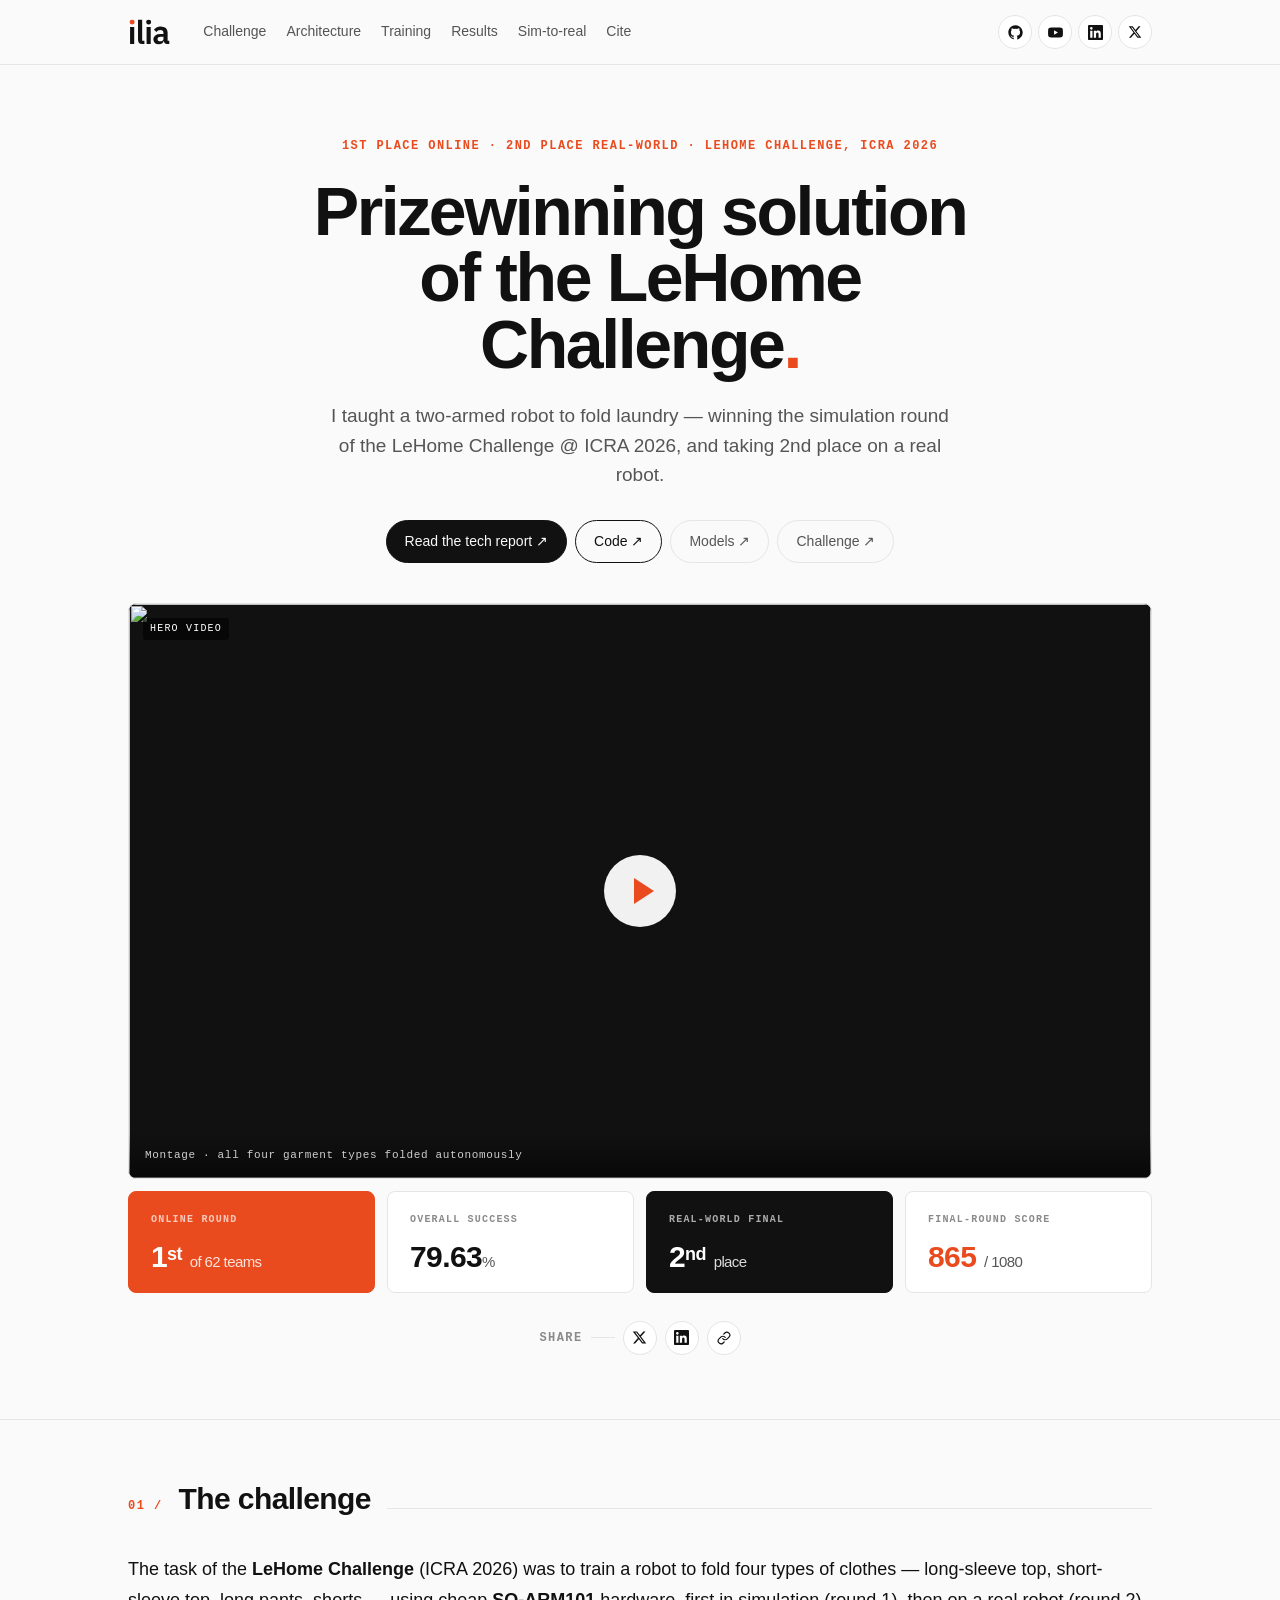
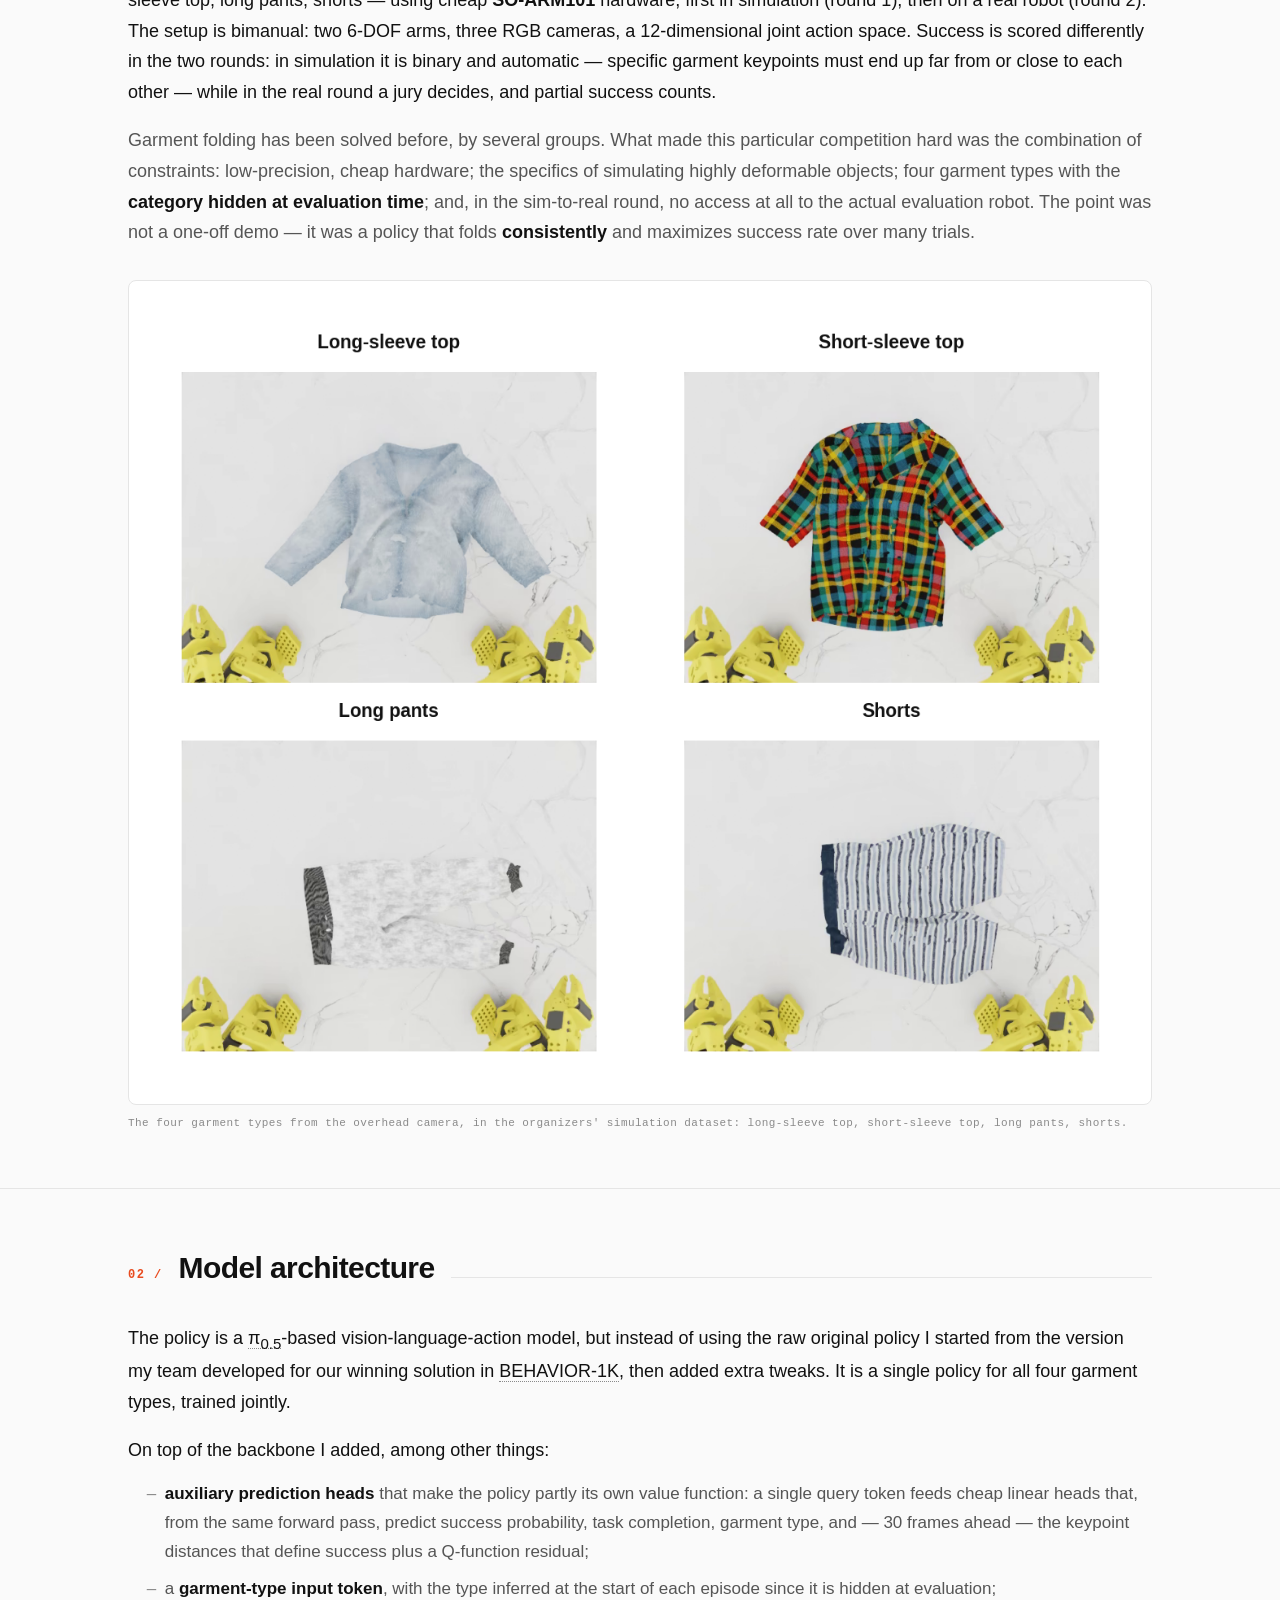
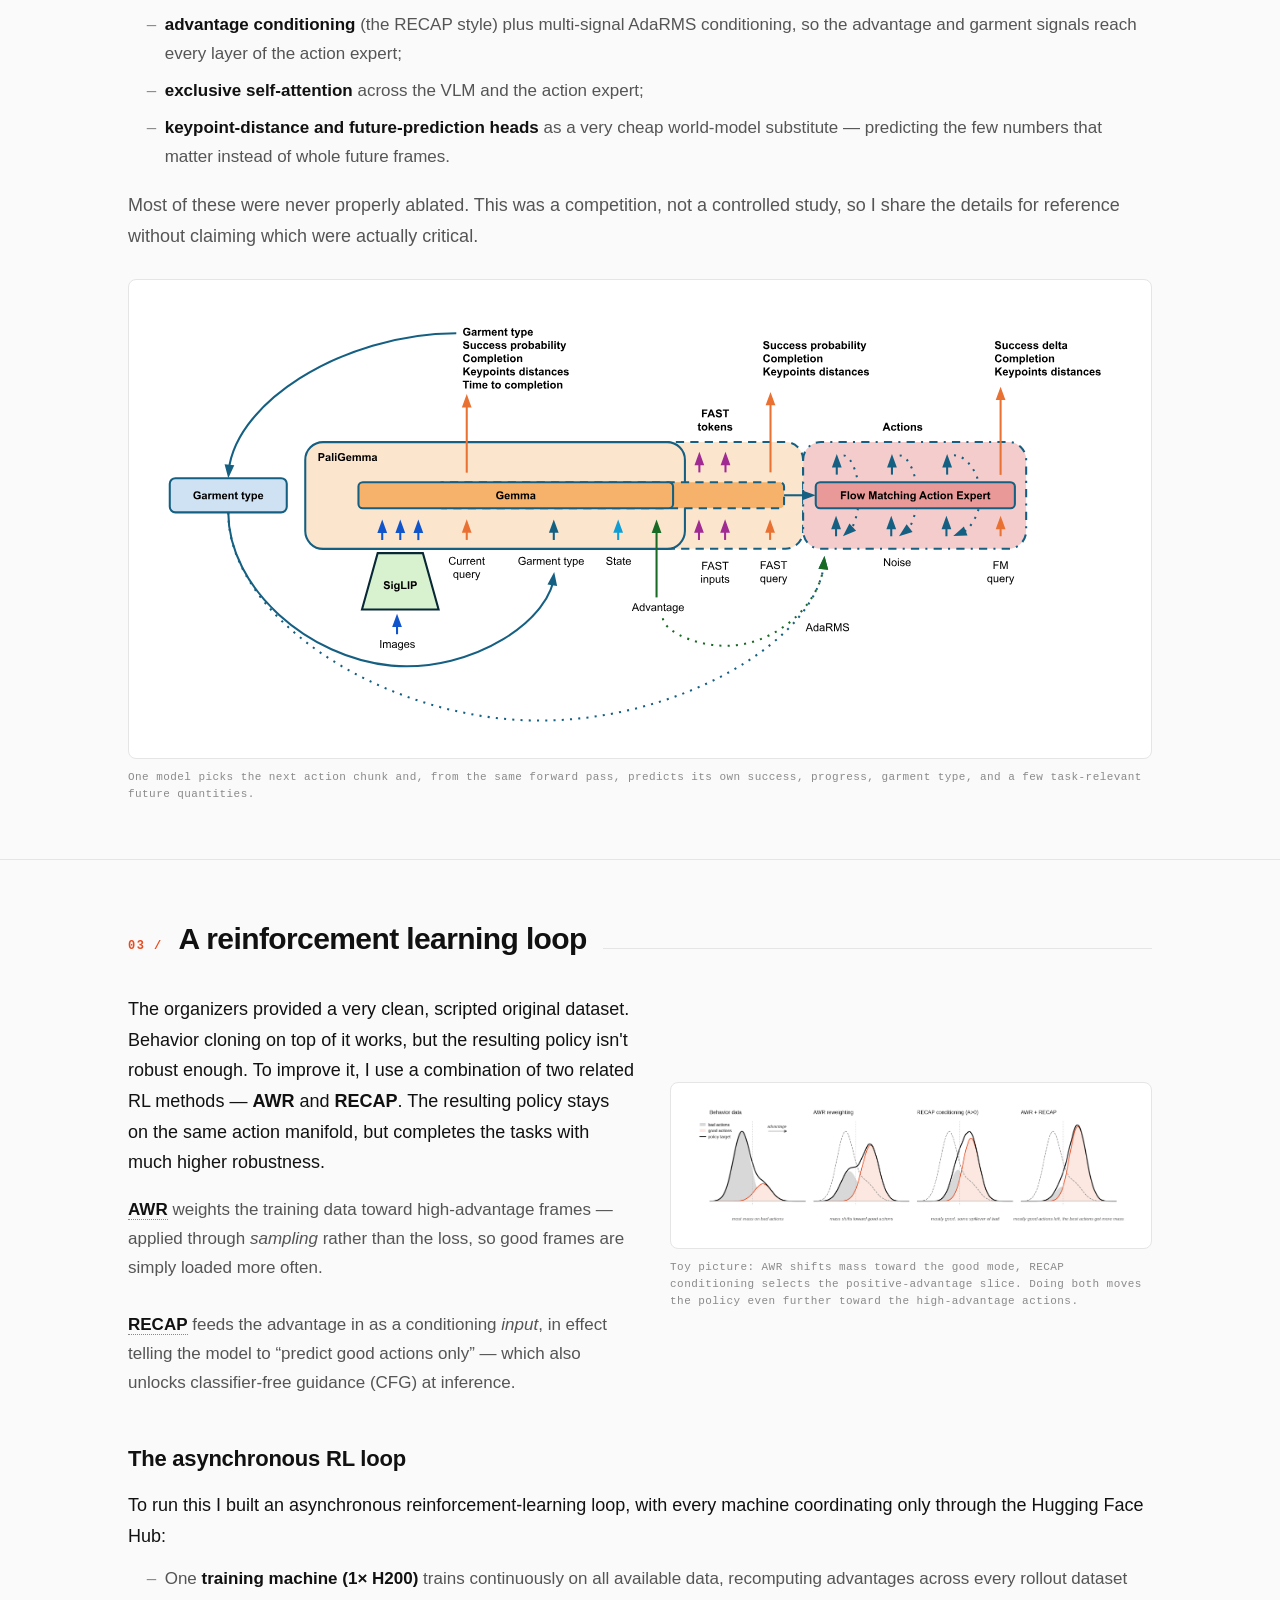
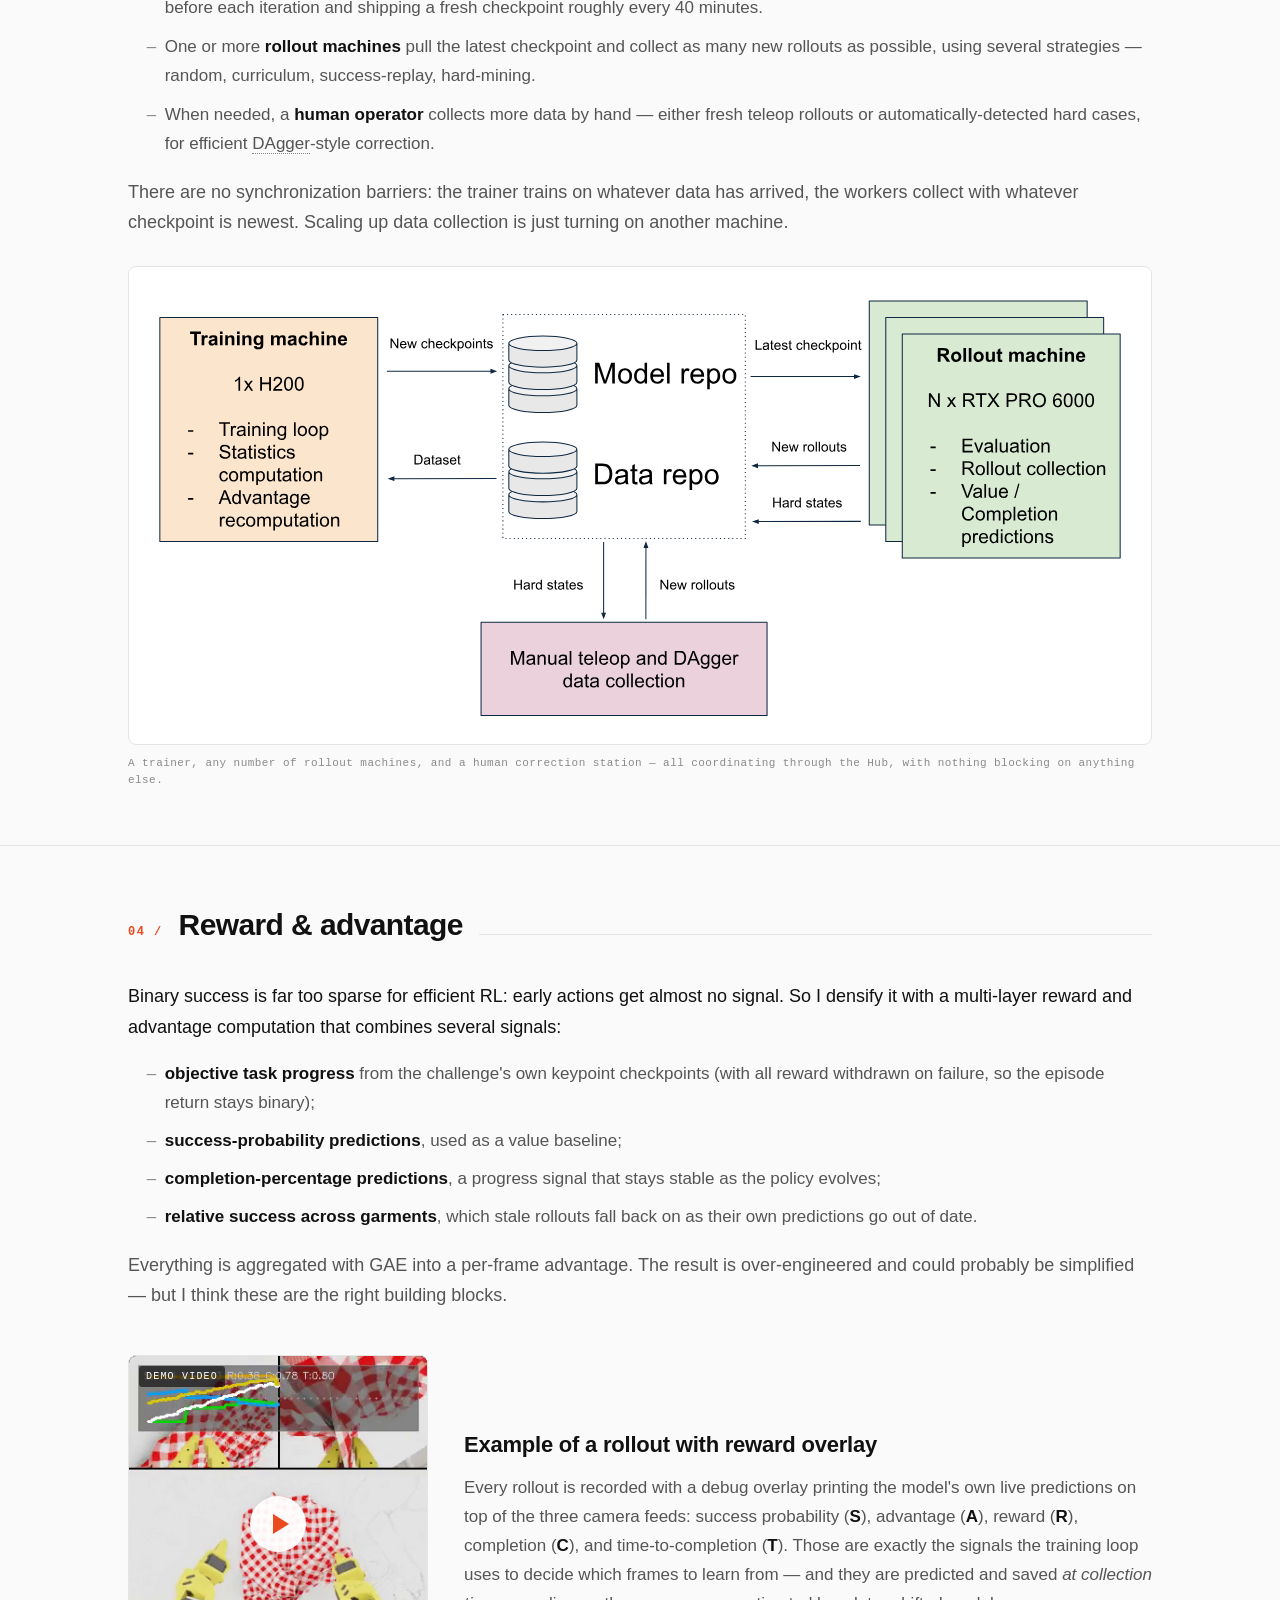
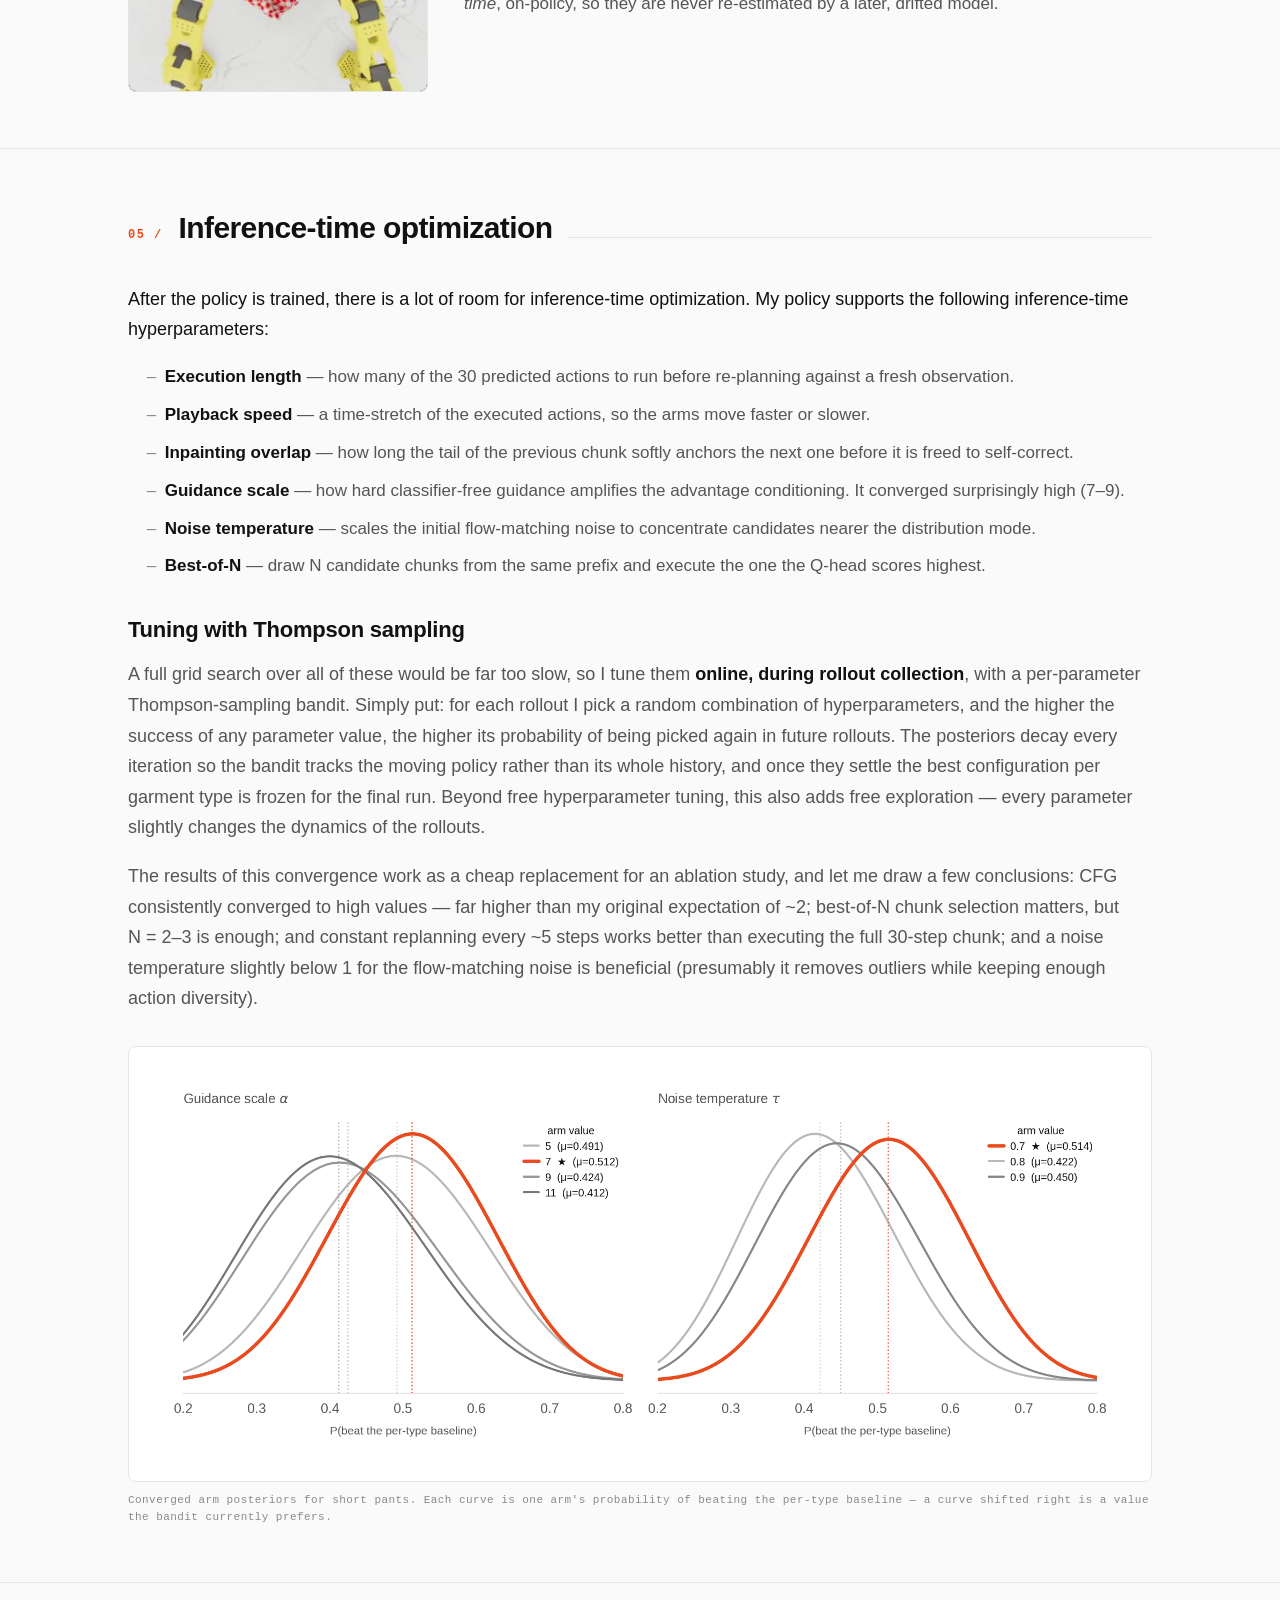
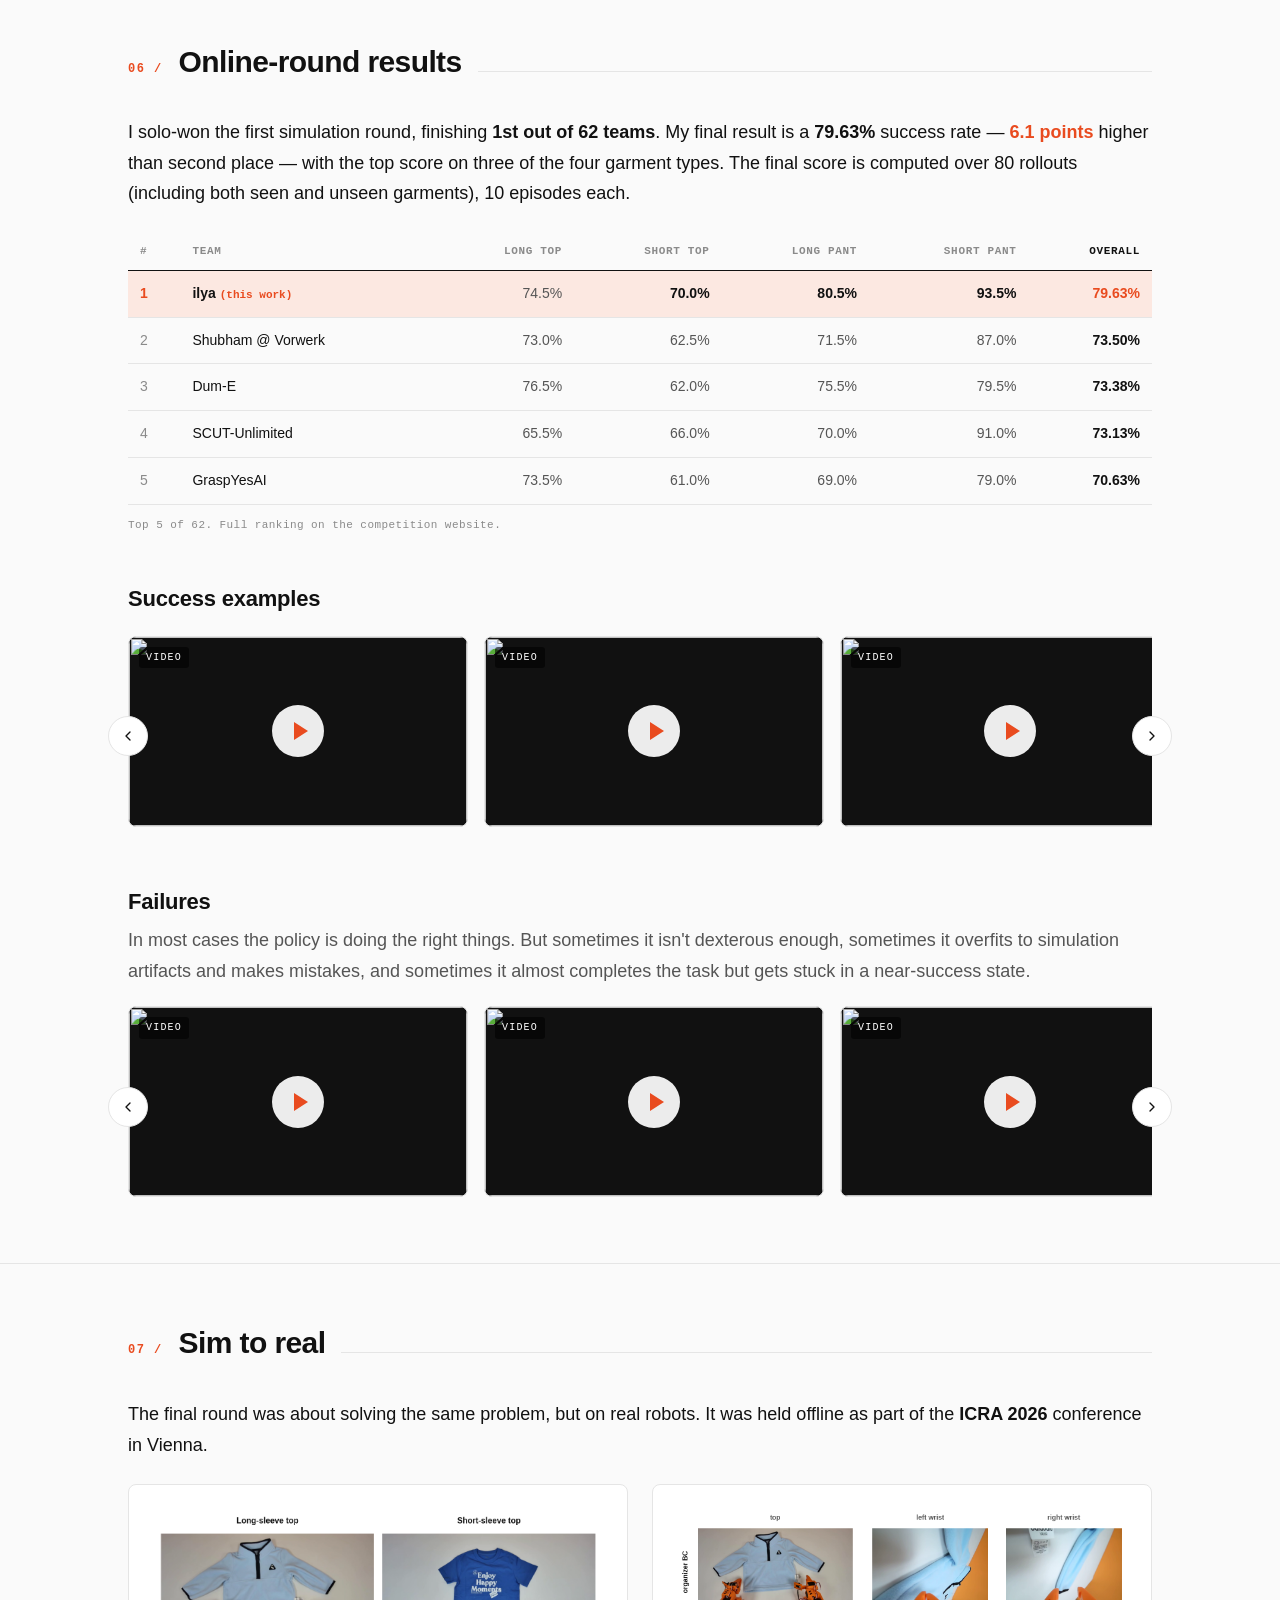
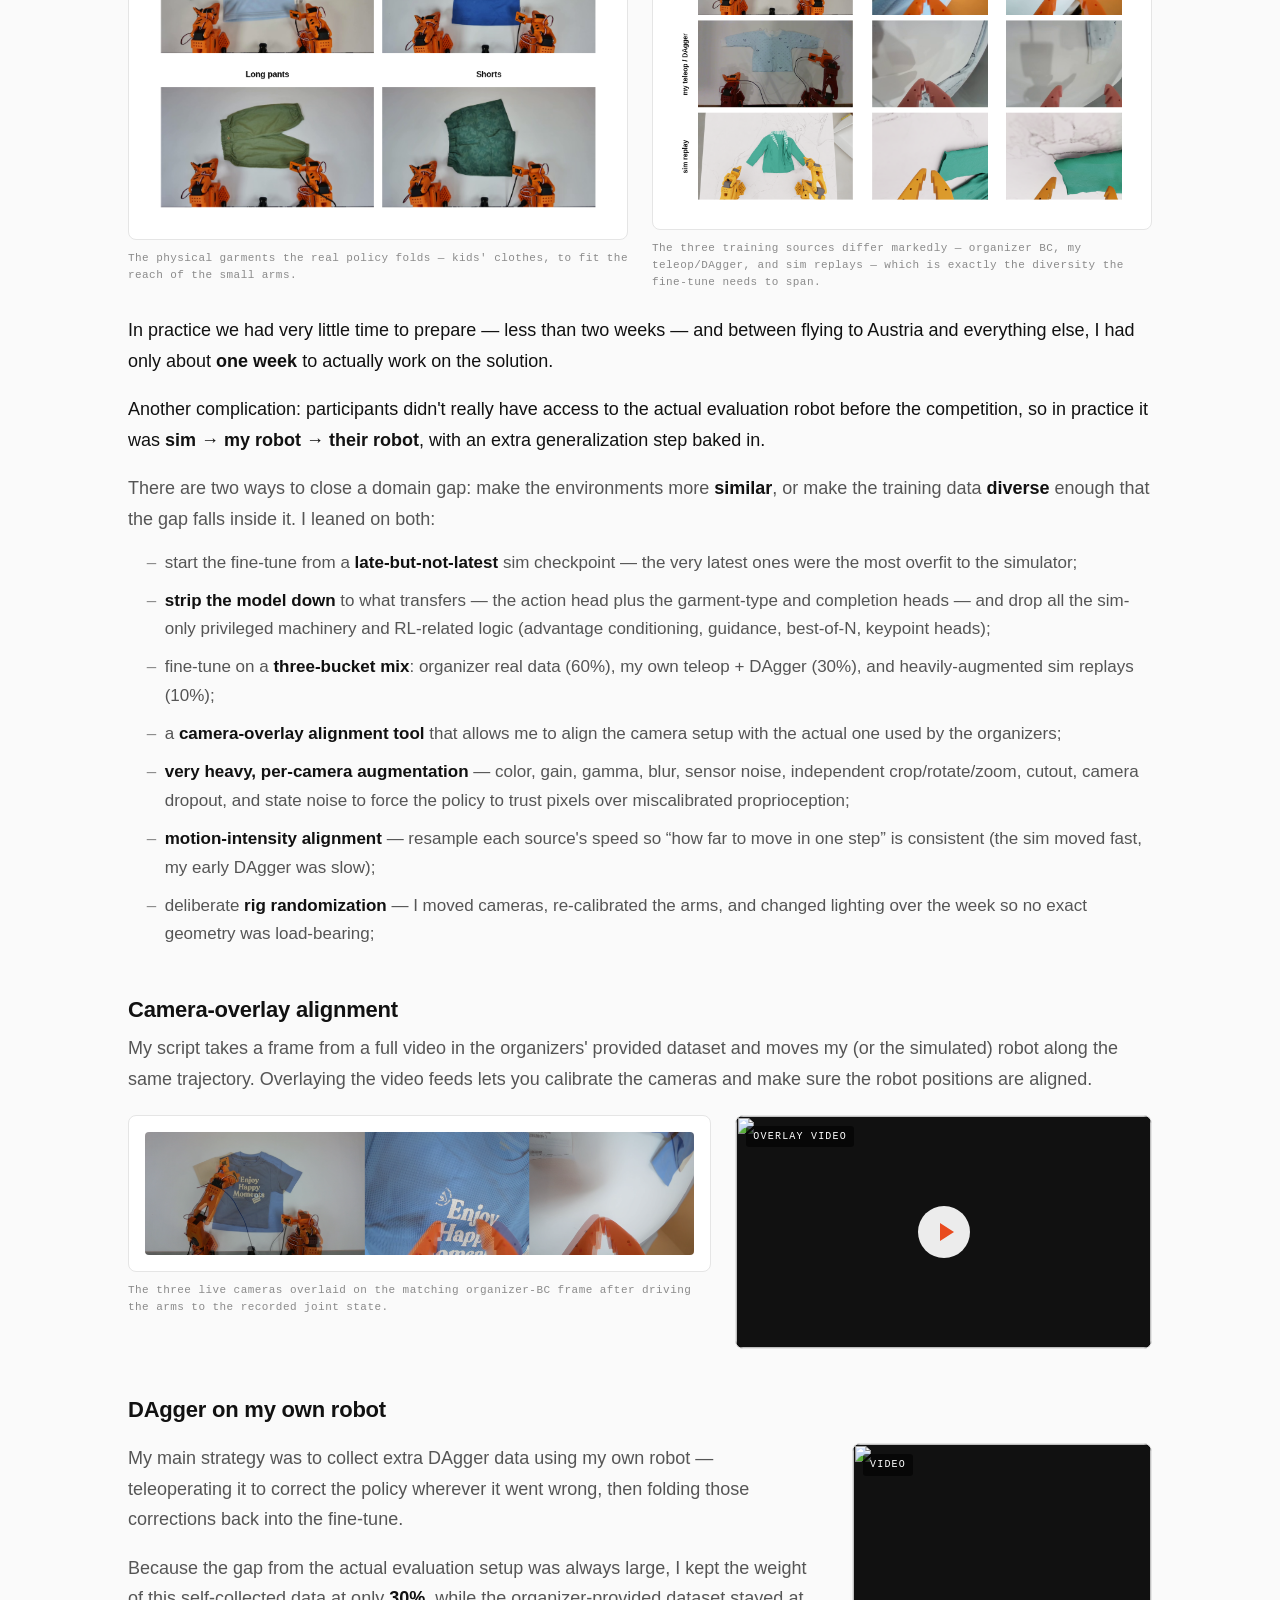
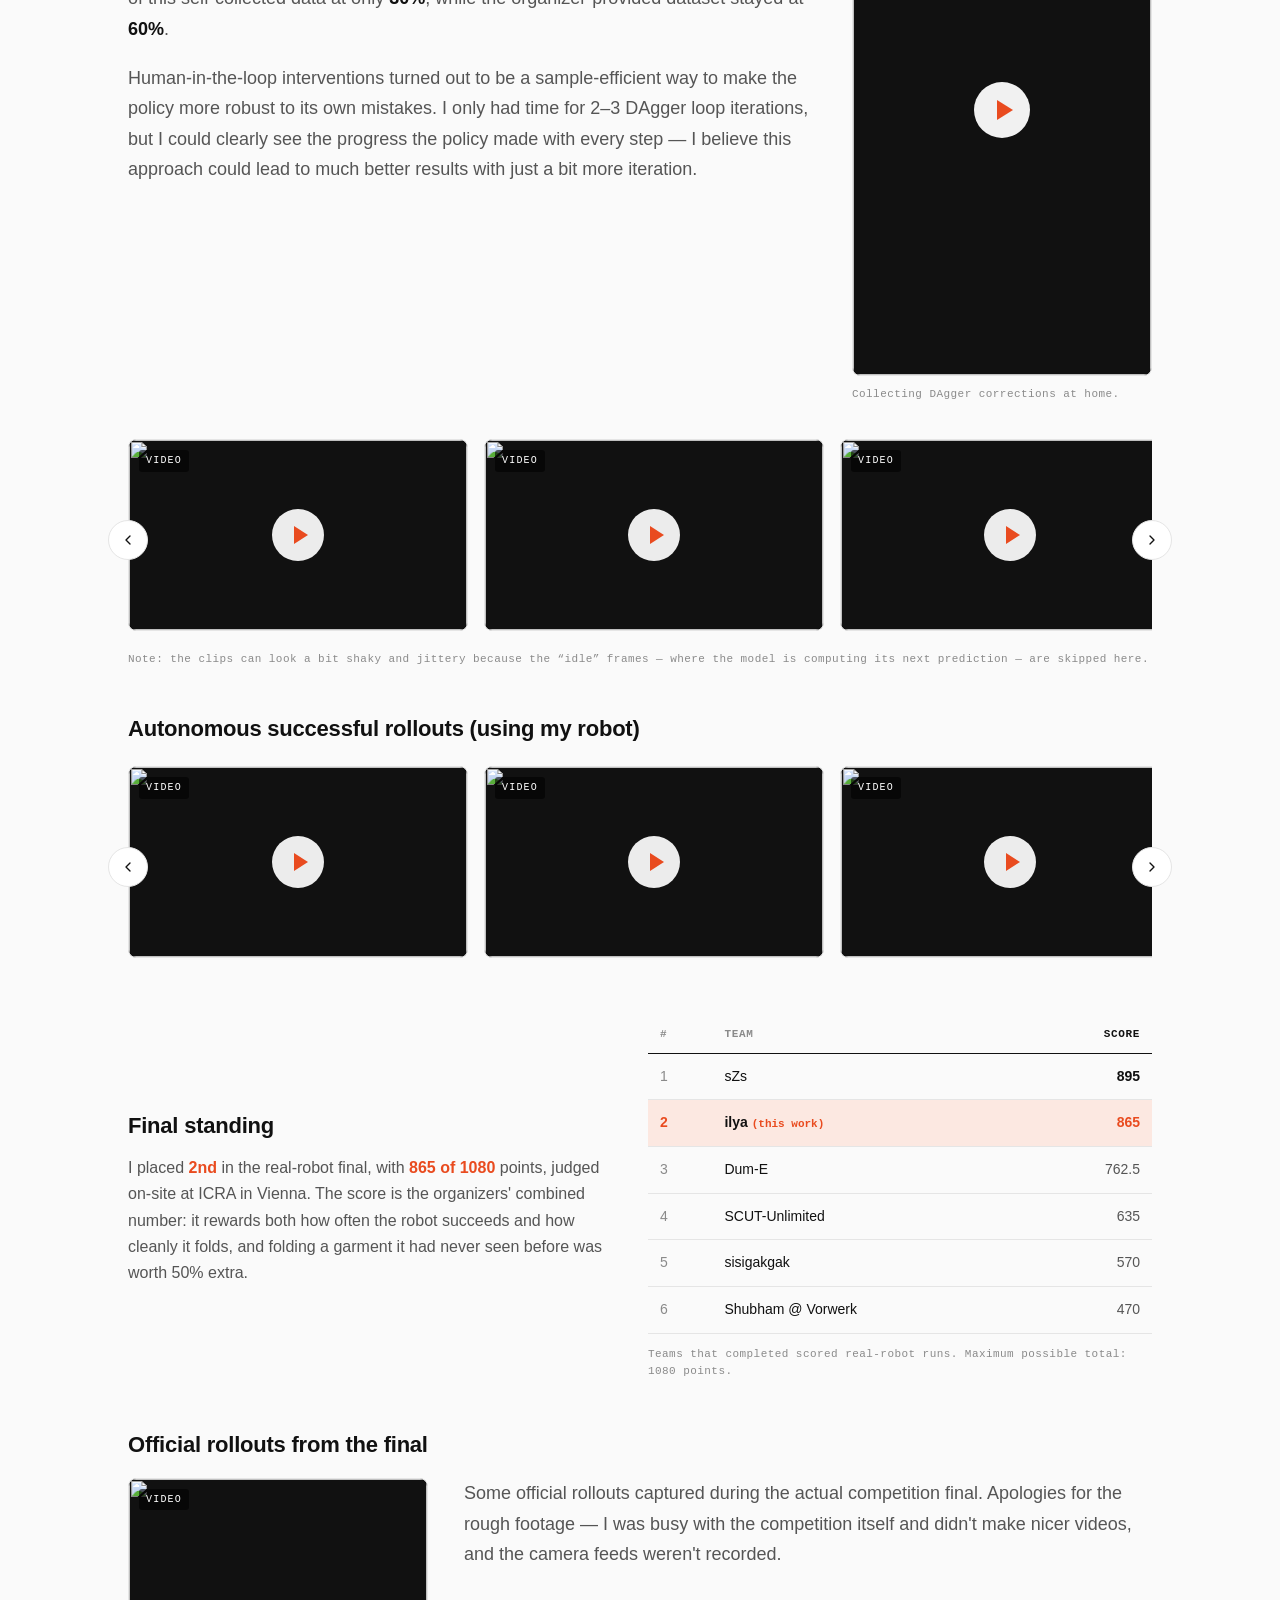
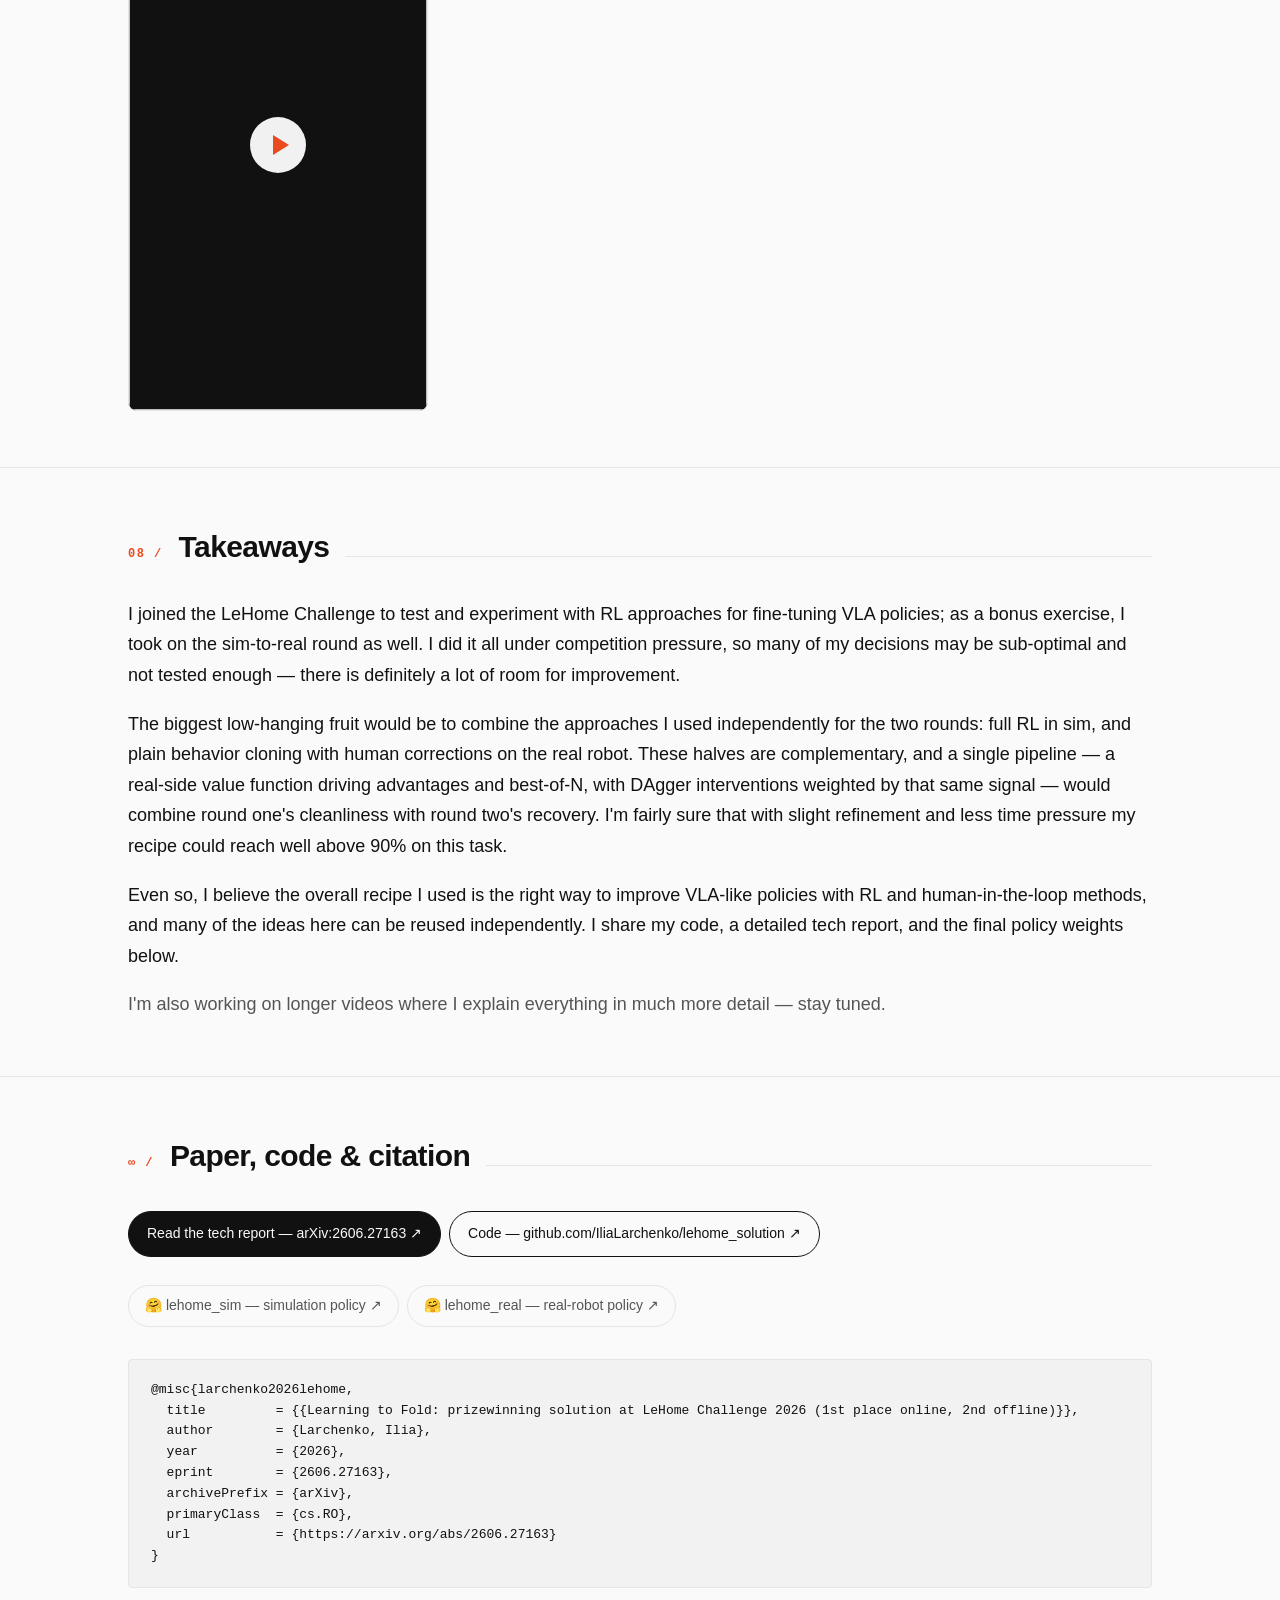
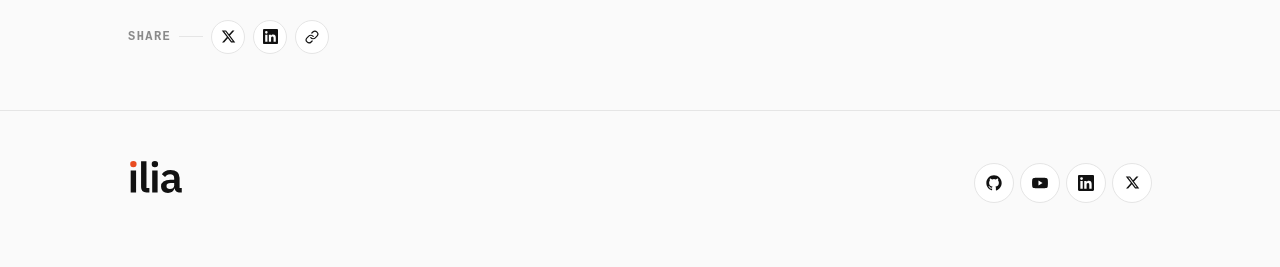
==== commit e6564f8e: "Improved blog post sharing" ====
--- a/projects/lehome2026/index.html
+++ b/projects/lehome2026/index.html
@@ -17,7 +17,10 @@
   <meta property="og:description" content="1st place online · 2nd real-world. Teaching a two-armed robot to fold laundry with a single self-judging VLA policy.">
   <meta property="og:url" content="https://ilialarchenko.com/projects/lehome2026/">
   <meta property="og:locale" content="en_US">
-  <meta property="og:image" content="https://ilialarchenko.com/assets/og-image.png">
+  <meta property="og:image" content="https://ilialarchenko.com/projects/lehome2026/figures/og-image.png">
+  <meta property="og:image:width" content="1200">
+  <meta property="og:image:height" content="630">
+  <meta property="og:image:alt" content="LeHome Solution by Ilia Larchenko">
 
   <!-- ═══ Twitter / X Card ═══ -->
   <meta name="twitter:card" content="summary_large_image">
@@ -25,7 +28,7 @@
   <meta name="twitter:creator" content="@IliaLarchenko">
   <meta name="twitter:title" content="Learning to Fold — LeHome Challenge 2026">
   <meta name="twitter:description" content="1st place online · 2nd real-world. A single self-judging VLA policy that folds laundry.">
-  <meta name="twitter:image" content="https://ilialarchenko.com/assets/og-image.png">
+  <meta name="twitter:image" content="https://ilialarchenko.com/projects/lehome2026/figures/og-image.png">
 
   <!-- ═══ Shared design tokens & assets (reused from site root) ═══ -->
   <link rel="stylesheet" href="../../colors_and_type.css">
@@ -135,6 +138,17 @@
       </div>
     </div>
   </div>
+
+  <!-- share row (duplicated in Cite section) -->
+  <div class="wrap" style="max-width:1080px;margin:28px auto 0;padding:0 28px;">
+    <div style="display:flex;align-items:center;gap:8px;flex-wrap:wrap;justify-content:center;">
+      <span style="font-family:var(--font-mono);font-size:12px;font-weight:600;letter-spacing:0.12em;text-transform:uppercase;color:var(--fg-3);">Share</span>
+      <span style="width:24px;height:1px;background:var(--line);"></span>
+      <a class="social" aria-label="Share on X" title="Share on X" href="https://x.com/intent/post?url=https%3A%2F%2Filialarchenko.com%2Fprojects%2Flehome2026%2F&amp;text=Learning%20to%20Fold%20%E2%80%94%20prizewinning%20solution%20at%20the%20LeHome%20Challenge%202026%20by%20%40IliaLarchenko" target="_blank" rel="noopener noreferrer" style="width:34px;height:34px;border:1px solid var(--line);border-radius:50%;background:var(--surface);color:var(--fg-1);display:inline-flex;align-items:center;justify-content:center;text-decoration:none;"><svg viewBox="0 0 24 24" style="width:15px;height:15px;fill:currentColor;"><path d="M18.244 2.25h3.308l-7.227 8.26 8.502 11.24H16.17l-5.214-6.817L4.99 21.75H1.68l7.73-8.835L1.254 2.25H8.08l4.713 6.231 5.45-6.231Zm-1.16 17.52h1.833L7.084 4.126H5.117L17.084 19.77Z"/></svg></a>
+      <a class="social" aria-label="Share on LinkedIn" title="Share on LinkedIn" href="https://www.linkedin.com/feed/?shareActive=true&amp;text=Learning%20to%20Fold%20%E2%80%94%20prizewinning%20solution%20at%20the%20LeHome%20Challenge%202026%20by%20Ilia%20Larchenko%0A%0Ahttps%3A%2F%2Filialarchenko.com%2Fprojects%2Flehome2026%2F" target="_blank" rel="noopener noreferrer" style="width:34px;height:34px;border:1px solid var(--line);border-radius:50%;background:var(--surface);color:var(--fg-1);display:inline-flex;align-items:center;justify-content:center;text-decoration:none;"><svg viewBox="0 0 24 24" style="width:15px;height:15px;fill:currentColor;"><path d="M20.45 20.45h-3.55v-5.57c0-1.33-.02-3.04-1.85-3.04-1.86 0-2.14 1.45-2.14 2.95v5.66H9.36V9h3.41v1.56h.05c.48-.9 1.64-1.85 3.37-1.85 3.6 0 4.27 2.37 4.27 5.46v6.28ZM5.34 7.43A2.06 2.06 0 1 1 5.34 3.3a2.06 2.06 0 0 1 0 4.13ZM7.12 20.45H3.56V9h3.56v11.45ZM22.22 0H1.77C.79 0 0 .77 0 1.72v20.56C0 23.23.79 24 1.77 24h20.45C23.21 24 24 23.23 24 22.28V1.72C24 .77 23.21 0 22.22 0Z"/></svg></a>
+      <button type="button" class="social copy-link-btn" aria-label="Copy link" title="Copy link" style="width:34px;height:34px;padding:0;border:1px solid var(--line);border-radius:50%;background:var(--surface);color:var(--fg-1);display:inline-flex;align-items:center;justify-content:center;cursor:pointer;"><svg viewBox="0 0 24 24" style="width:14px;height:14px;fill:none;stroke:currentColor;stroke-width:2;stroke-linecap:round;stroke-linejoin:round;"><path d="M10 13a5 5 0 0 0 7.54.54l3-3a5 5 0 0 0-7.07-7.07l-1.72 1.71"></path><path d="M14 11a5 5 0 0 0-7.54-.54l-3 3a5 5 0 0 0 7.07 7.07l1.71-1.71"></path></svg></button>
+    </div>
+  </div>
 </header>
 
 <!-- ══════════ 01 · CHALLENGE ══════════ -->
@@ -553,6 +567,15 @@
   primaryClass  = {cs.RO},
   url           = {https://arxiv.org/abs/2606.27163}
 }</div>
+
+    <!-- ═══ Share ═══ -->
+    <div style="display:flex;align-items:center;gap:8px;flex-wrap:wrap;margin-top:32px;">
+      <span style="font-family:var(--font-mono);font-size:12px;font-weight:600;letter-spacing:0.12em;text-transform:uppercase;color:var(--fg-3);">Share</span>
+      <span style="width:24px;height:1px;background:var(--line);"></span>
+      <a class="social" aria-label="Share on X" title="Share on X" href="https://x.com/intent/post?url=https%3A%2F%2Filialarchenko.com%2Fprojects%2Flehome2026%2F&amp;text=Learning%20to%20Fold%20%E2%80%94%20prizewinning%20solution%20at%20the%20LeHome%20Challenge%202026%20by%20%40IliaLarchenko" target="_blank" rel="noopener noreferrer" style="width:34px;height:34px;border:1px solid var(--line);border-radius:50%;background:var(--surface);color:var(--fg-1);display:inline-flex;align-items:center;justify-content:center;text-decoration:none;"><svg viewBox="0 0 24 24" style="width:15px;height:15px;fill:currentColor;"><path d="M18.244 2.25h3.308l-7.227 8.26 8.502 11.24H16.17l-5.214-6.817L4.99 21.75H1.68l7.73-8.835L1.254 2.25H8.08l4.713 6.231 5.45-6.231Zm-1.16 17.52h1.833L7.084 4.126H5.117L17.084 19.77Z"/></svg></a>
+      <a class="social" aria-label="Share on LinkedIn" title="Share on LinkedIn" href="https://www.linkedin.com/feed/?shareActive=true&amp;text=Learning%20to%20Fold%20%E2%80%94%20prizewinning%20solution%20at%20the%20LeHome%20Challenge%202026%20by%20Ilia%20Larchenko%0A%0Ahttps%3A%2F%2Filialarchenko.com%2Fprojects%2Flehome2026%2F" target="_blank" rel="noopener noreferrer" style="width:34px;height:34px;border:1px solid var(--line);border-radius:50%;background:var(--surface);color:var(--fg-1);display:inline-flex;align-items:center;justify-content:center;text-decoration:none;"><svg viewBox="0 0 24 24" style="width:15px;height:15px;fill:currentColor;"><path d="M20.45 20.45h-3.55v-5.57c0-1.33-.02-3.04-1.85-3.04-1.86 0-2.14 1.45-2.14 2.95v5.66H9.36V9h3.41v1.56h.05c.48-.9 1.64-1.85 3.37-1.85 3.6 0 4.27 2.37 4.27 5.46v6.28ZM5.34 7.43A2.06 2.06 0 1 1 5.34 3.3a2.06 2.06 0 0 1 0 4.13ZM7.12 20.45H3.56V9h3.56v11.45ZM22.22 0H1.77C.79 0 0 .77 0 1.72v20.56C0 23.23.79 24 1.77 24h20.45C23.21 24 24 23.23 24 22.28V1.72C24 .77 23.21 0 22.22 0Z"/></svg></a>
+      <button type="button" class="social copy-link-btn" aria-label="Copy link" title="Copy link" style="width:34px;height:34px;padding:0;border:1px solid var(--line);border-radius:50%;background:var(--surface);color:var(--fg-1);display:inline-flex;align-items:center;justify-content:center;cursor:pointer;"><svg viewBox="0 0 24 24" style="width:14px;height:14px;fill:none;stroke:currentColor;stroke-width:2;stroke-linecap:round;stroke-linejoin:round;"><path d="M10 13a5 5 0 0 0 7.54.54l3-3a5 5 0 0 0-7.07-7.07l-1.72 1.71"></path><path d="M14 11a5 5 0 0 0-7.54-.54l-3 3a5 5 0 0 0 7.07 7.07l1.71-1.71"></path></svg></button>
+    </div>
   </div>
 </section>
 
@@ -568,6 +591,42 @@
     </div>
   </div>
 </footer>
+
+<script>
+(function () {
+  // Copy-link share buttons
+  var copyBtns = document.querySelectorAll('.copy-link-btn');
+  Array.prototype.forEach.call(copyBtns, function (btn) {
+    btn.addEventListener('click', function () {
+      var url = 'https://ilialarchenko.com/projects/lehome2026/';
+      function done() {
+        var orig = btn.innerHTML;
+        btn.innerHTML = '<svg viewBox="0 0 24 24" style="width:15px;height:15px;fill:none;stroke:currentColor;stroke-width:2.5;stroke-linecap:round;stroke-linejoin:round;"><path d="M20 6 9 17l-5-5"></path></svg>';
+        setTimeout(function () { btn.innerHTML = orig; }, 1600);
+      }
+      function fallback() {
+        var ta = document.createElement('textarea');
+        ta.value = url;
+        ta.setAttribute('readonly', '');
+        ta.style.position = 'fixed';
+        ta.style.opacity = '0';
+        document.body.appendChild(ta);
+        ta.focus();
+        ta.select();
+        var ok = false;
+        try { ok = document.execCommand('copy'); } catch (e) {}
+        document.body.removeChild(ta);
+        if (ok) { done(); }
+      }
+      if (navigator.clipboard && navigator.clipboard.writeText) {
+        navigator.clipboard.writeText(url).then(done).catch(fallback);
+      } else {
+        fallback();
+      }
+    });
+  });
+})();
+</script>
 
 <script>
 (function () {
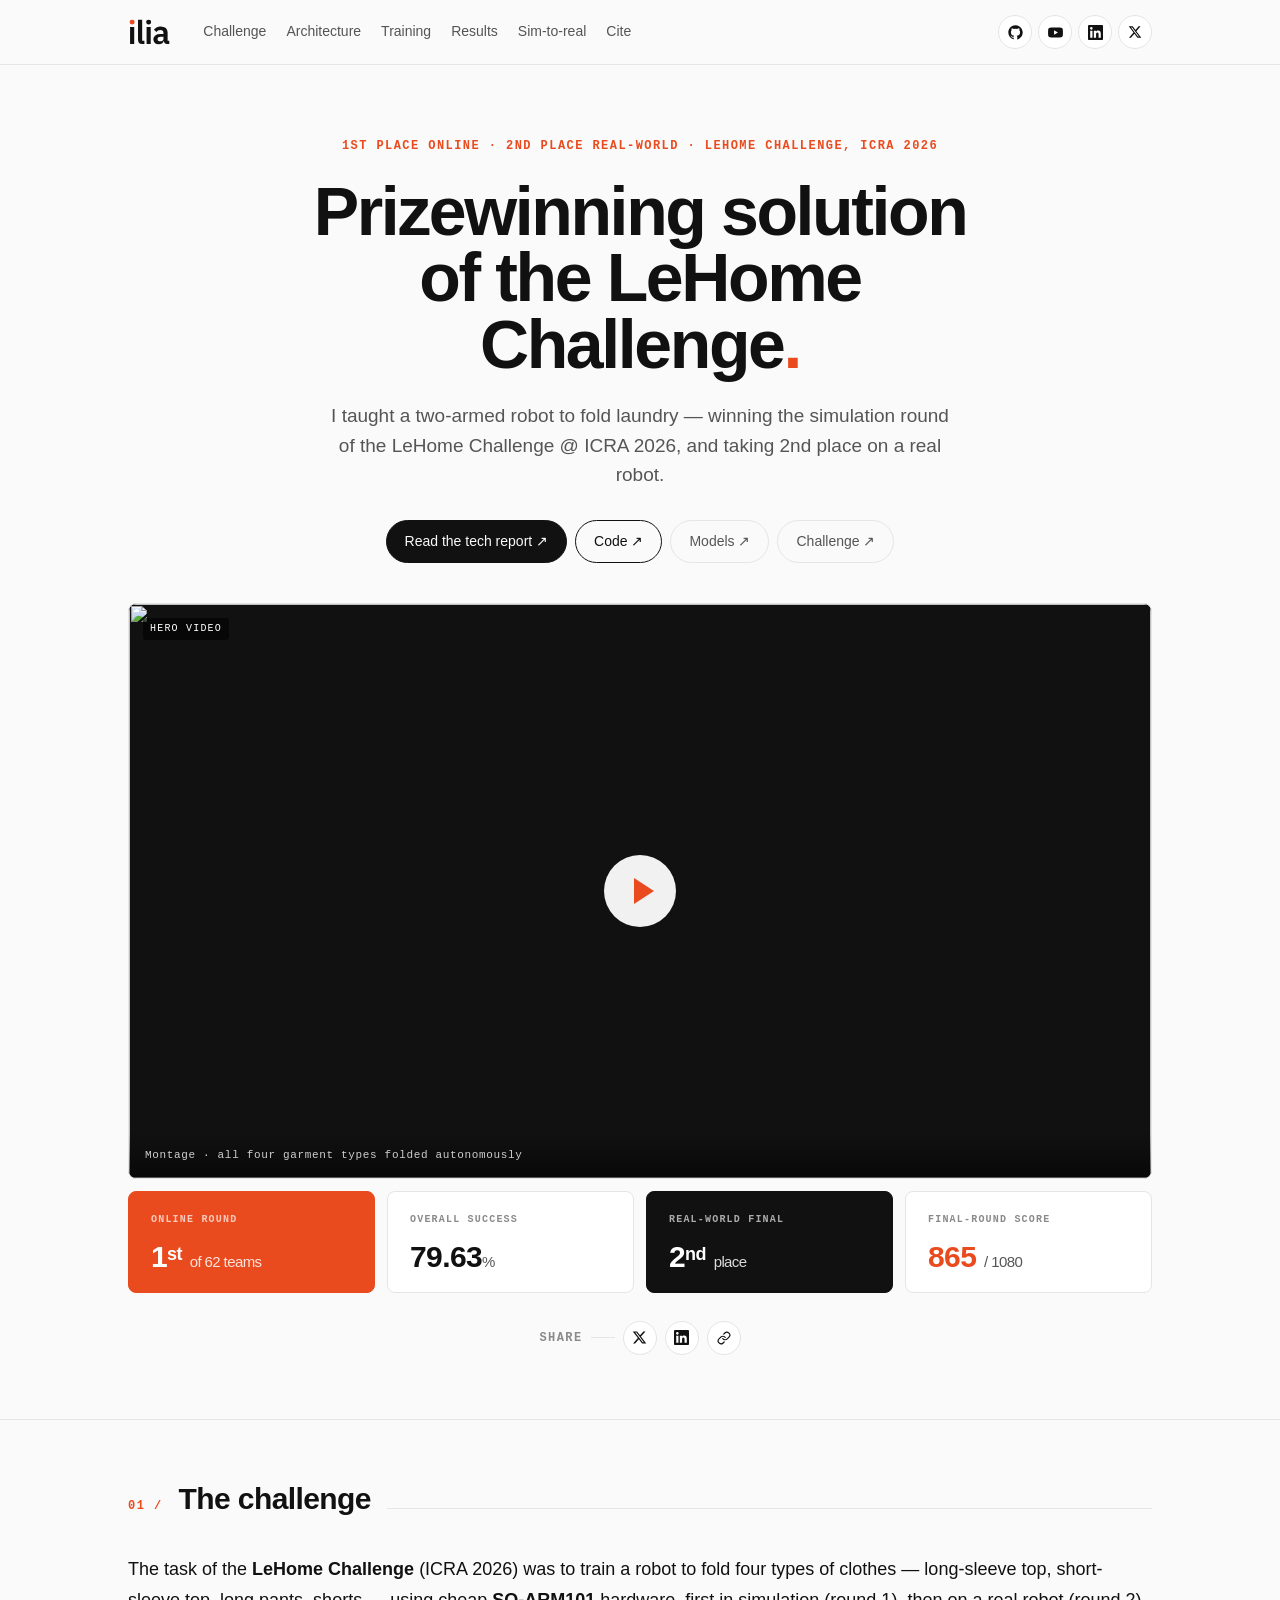
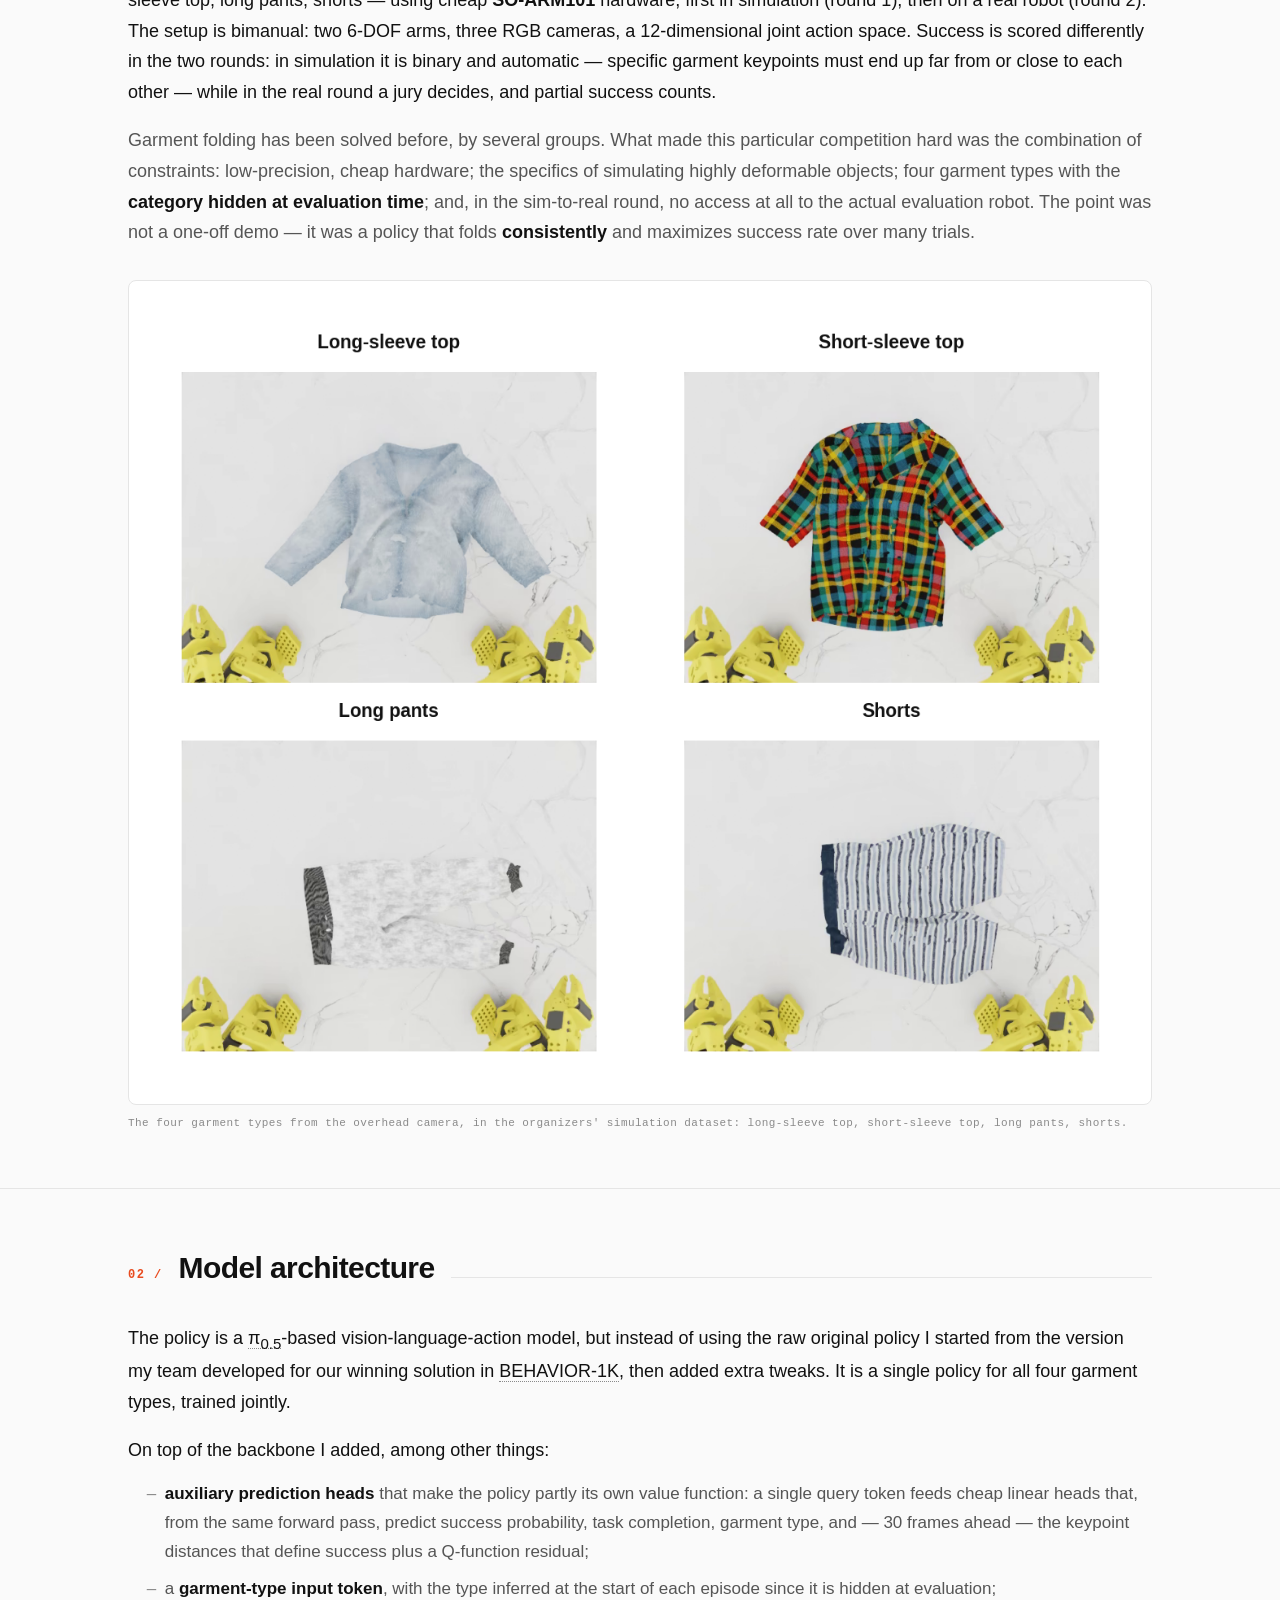
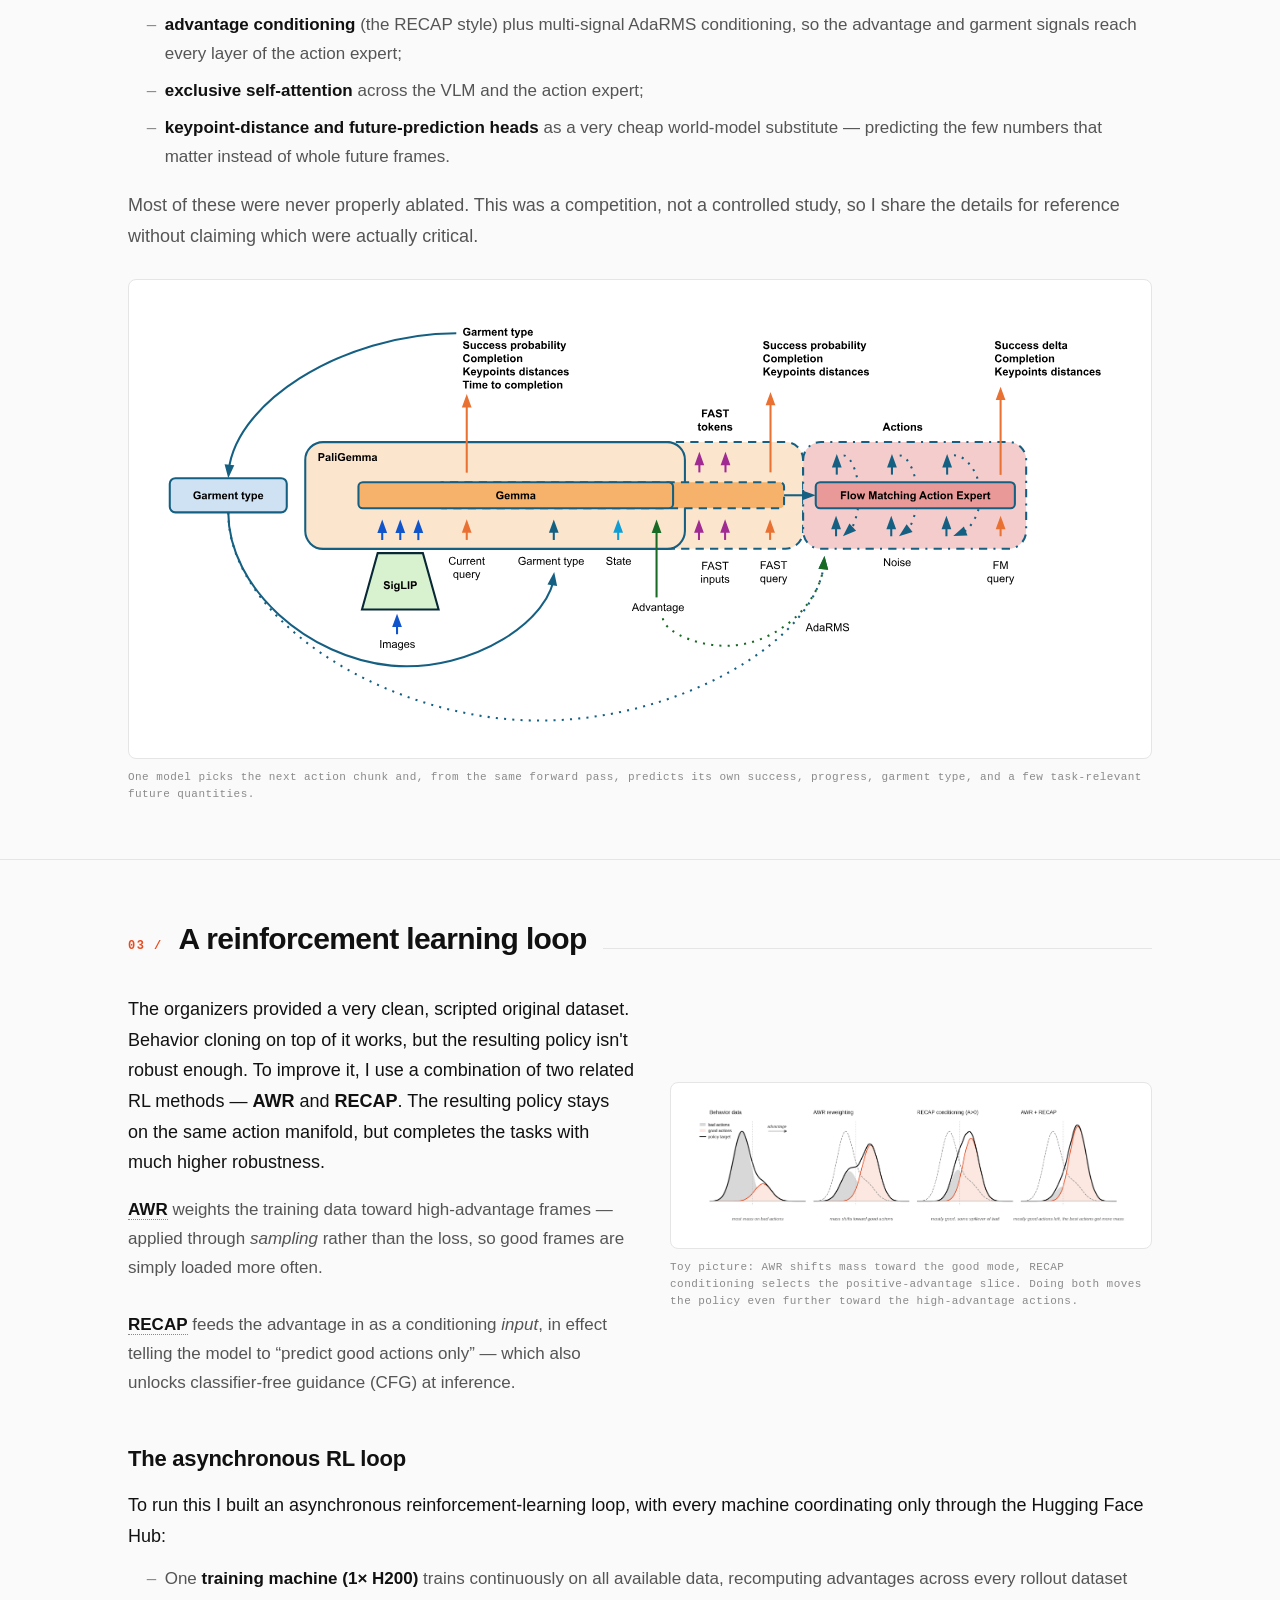
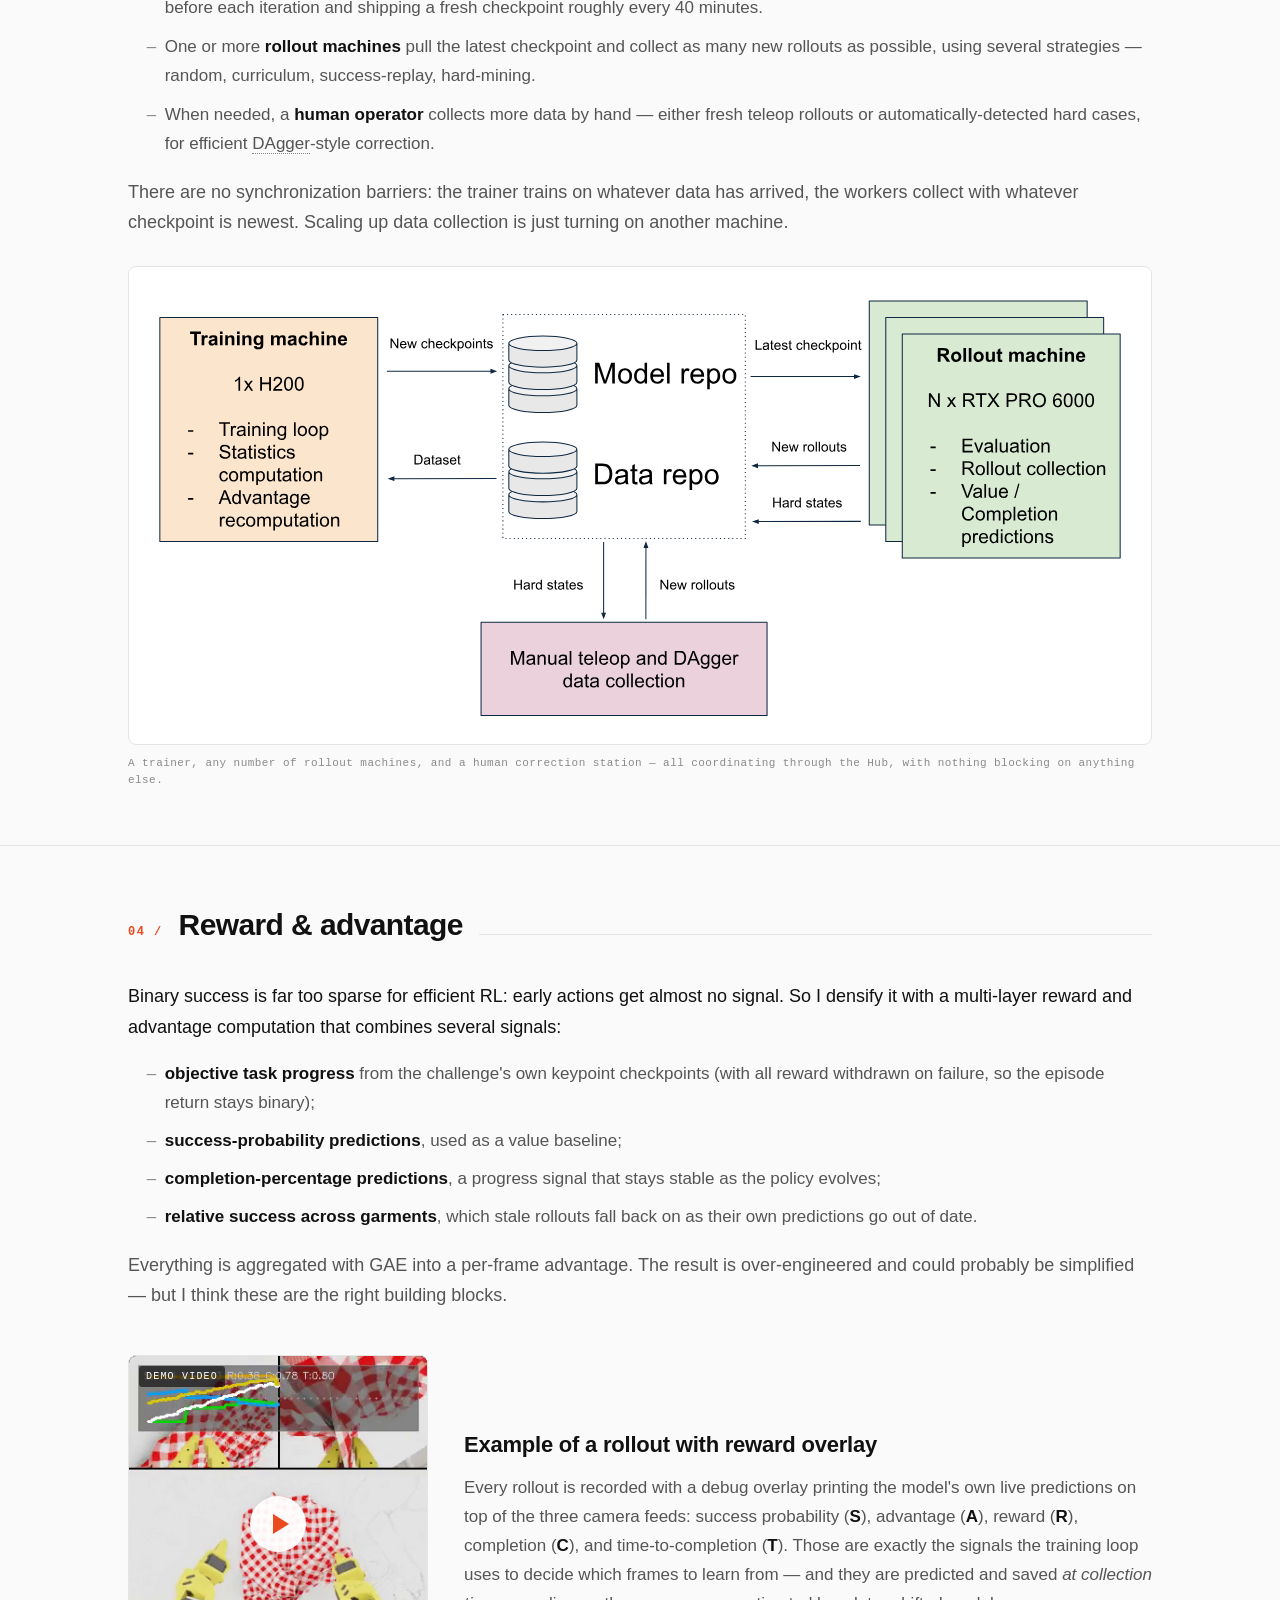
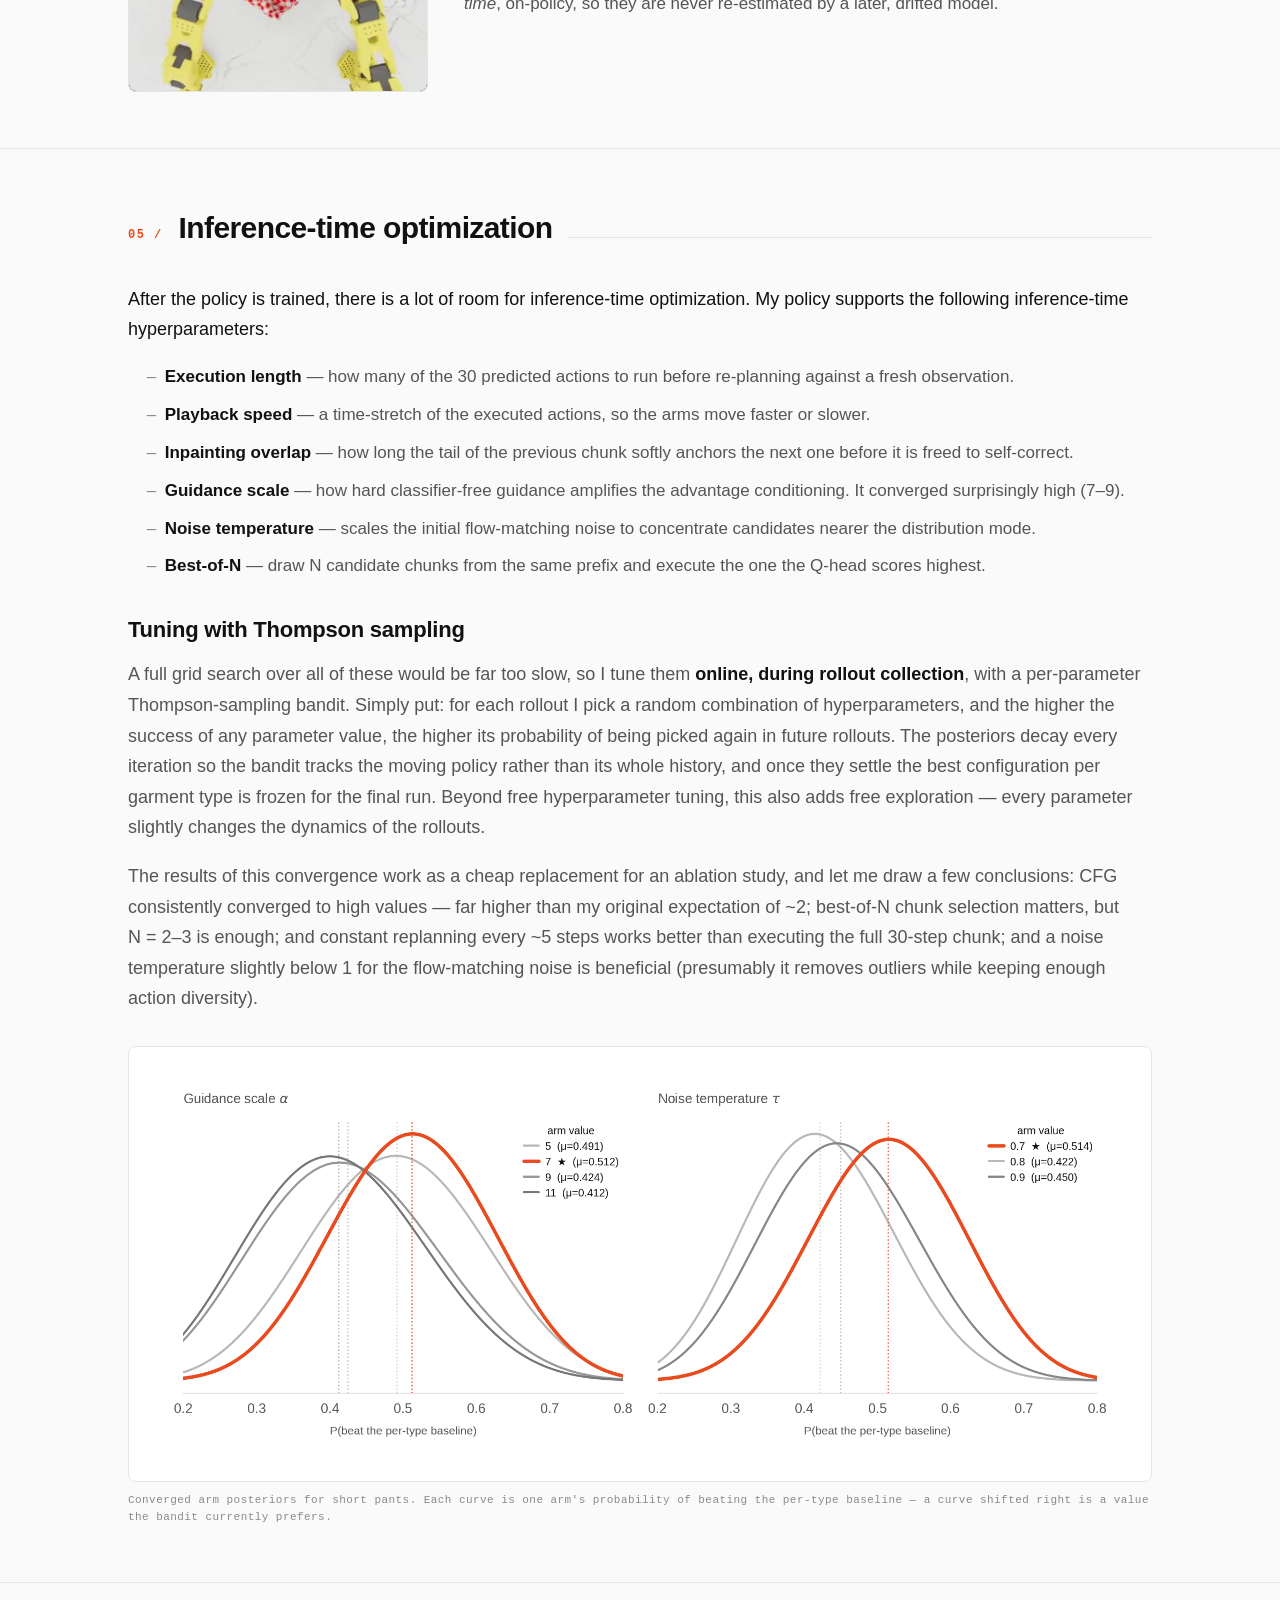
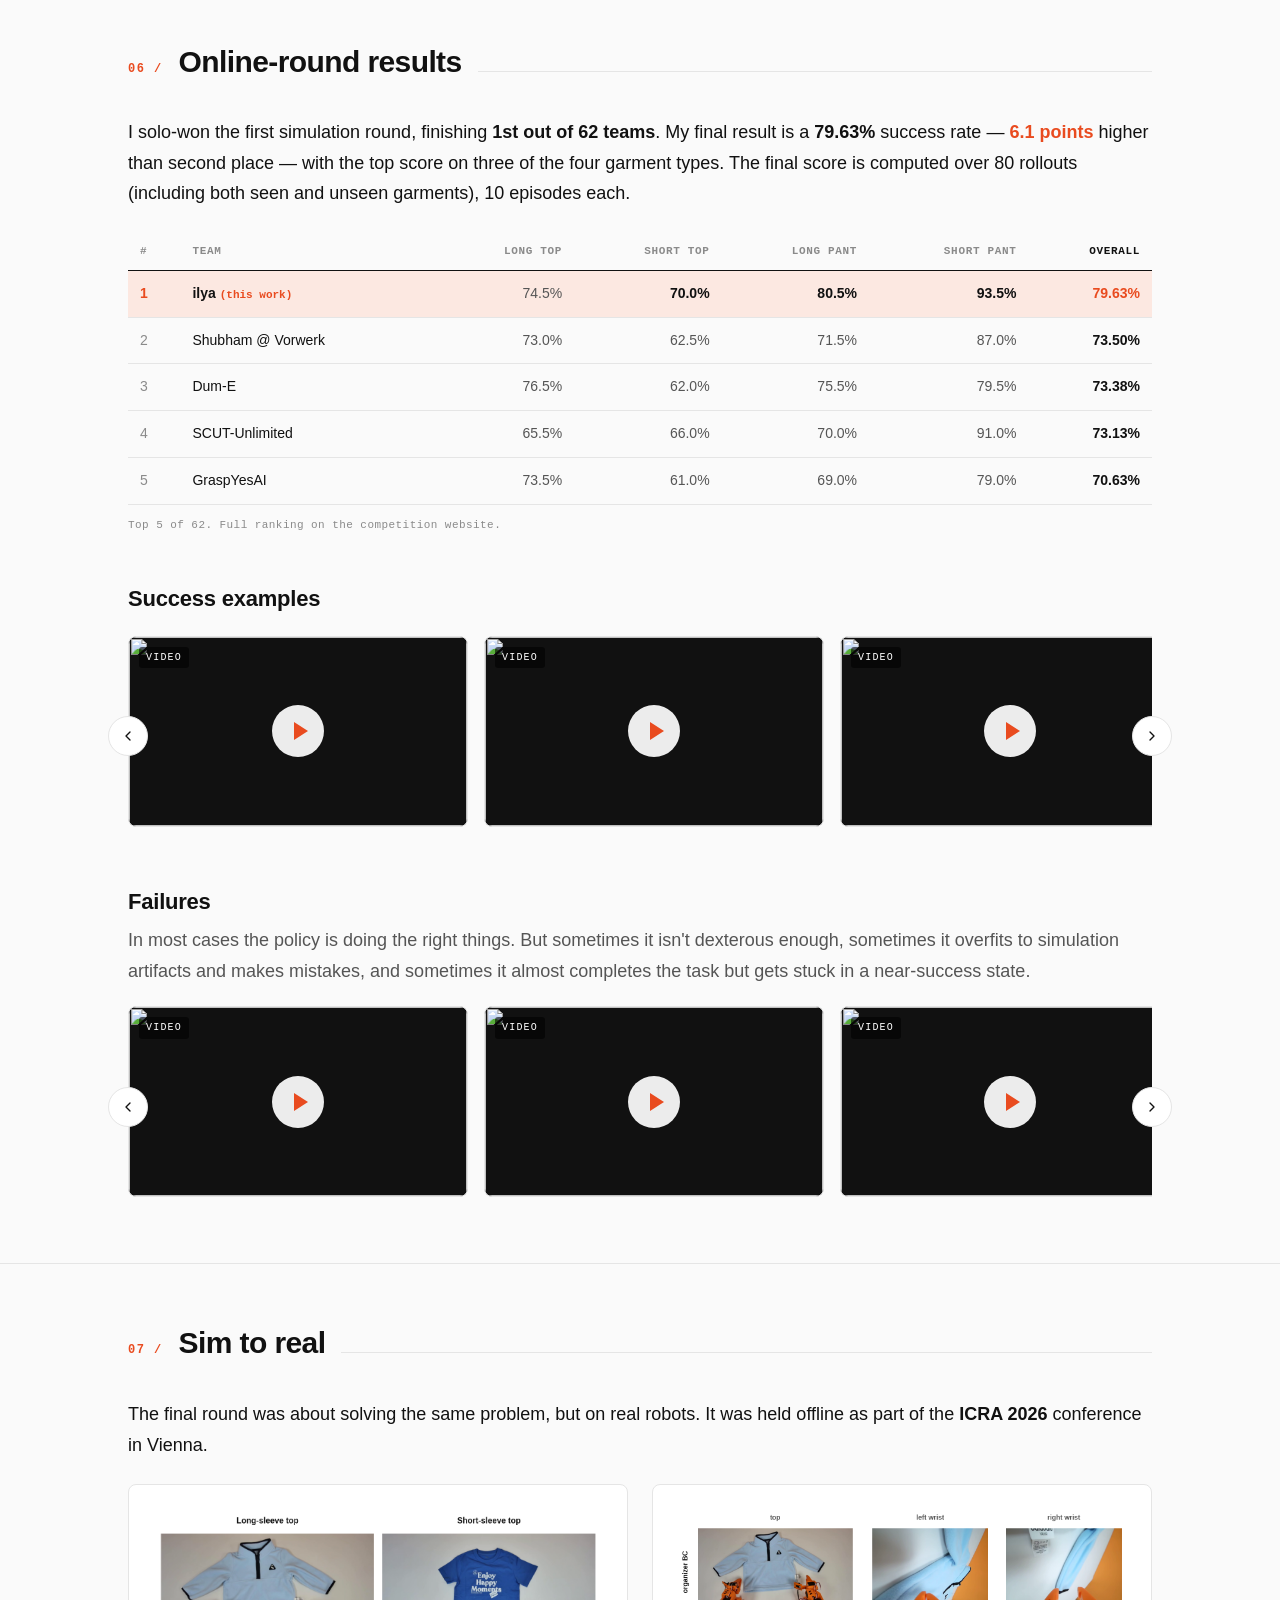
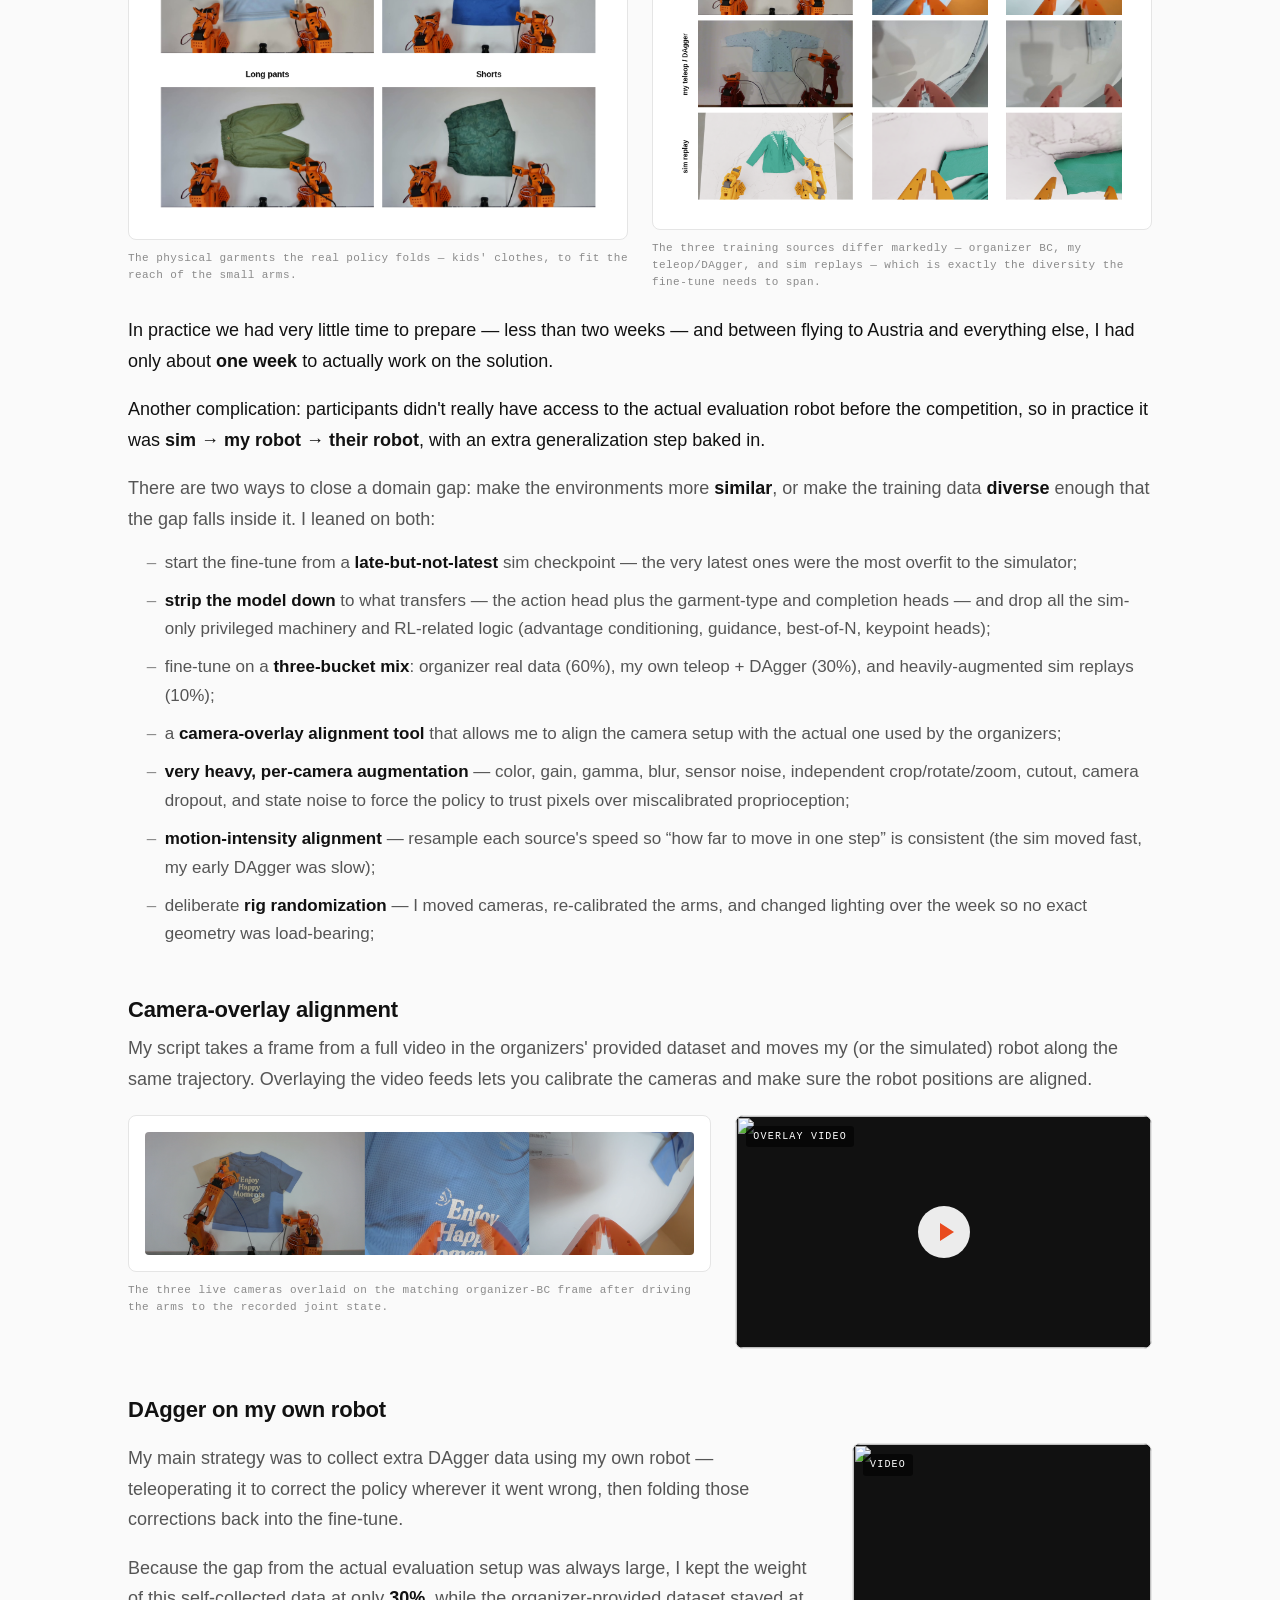
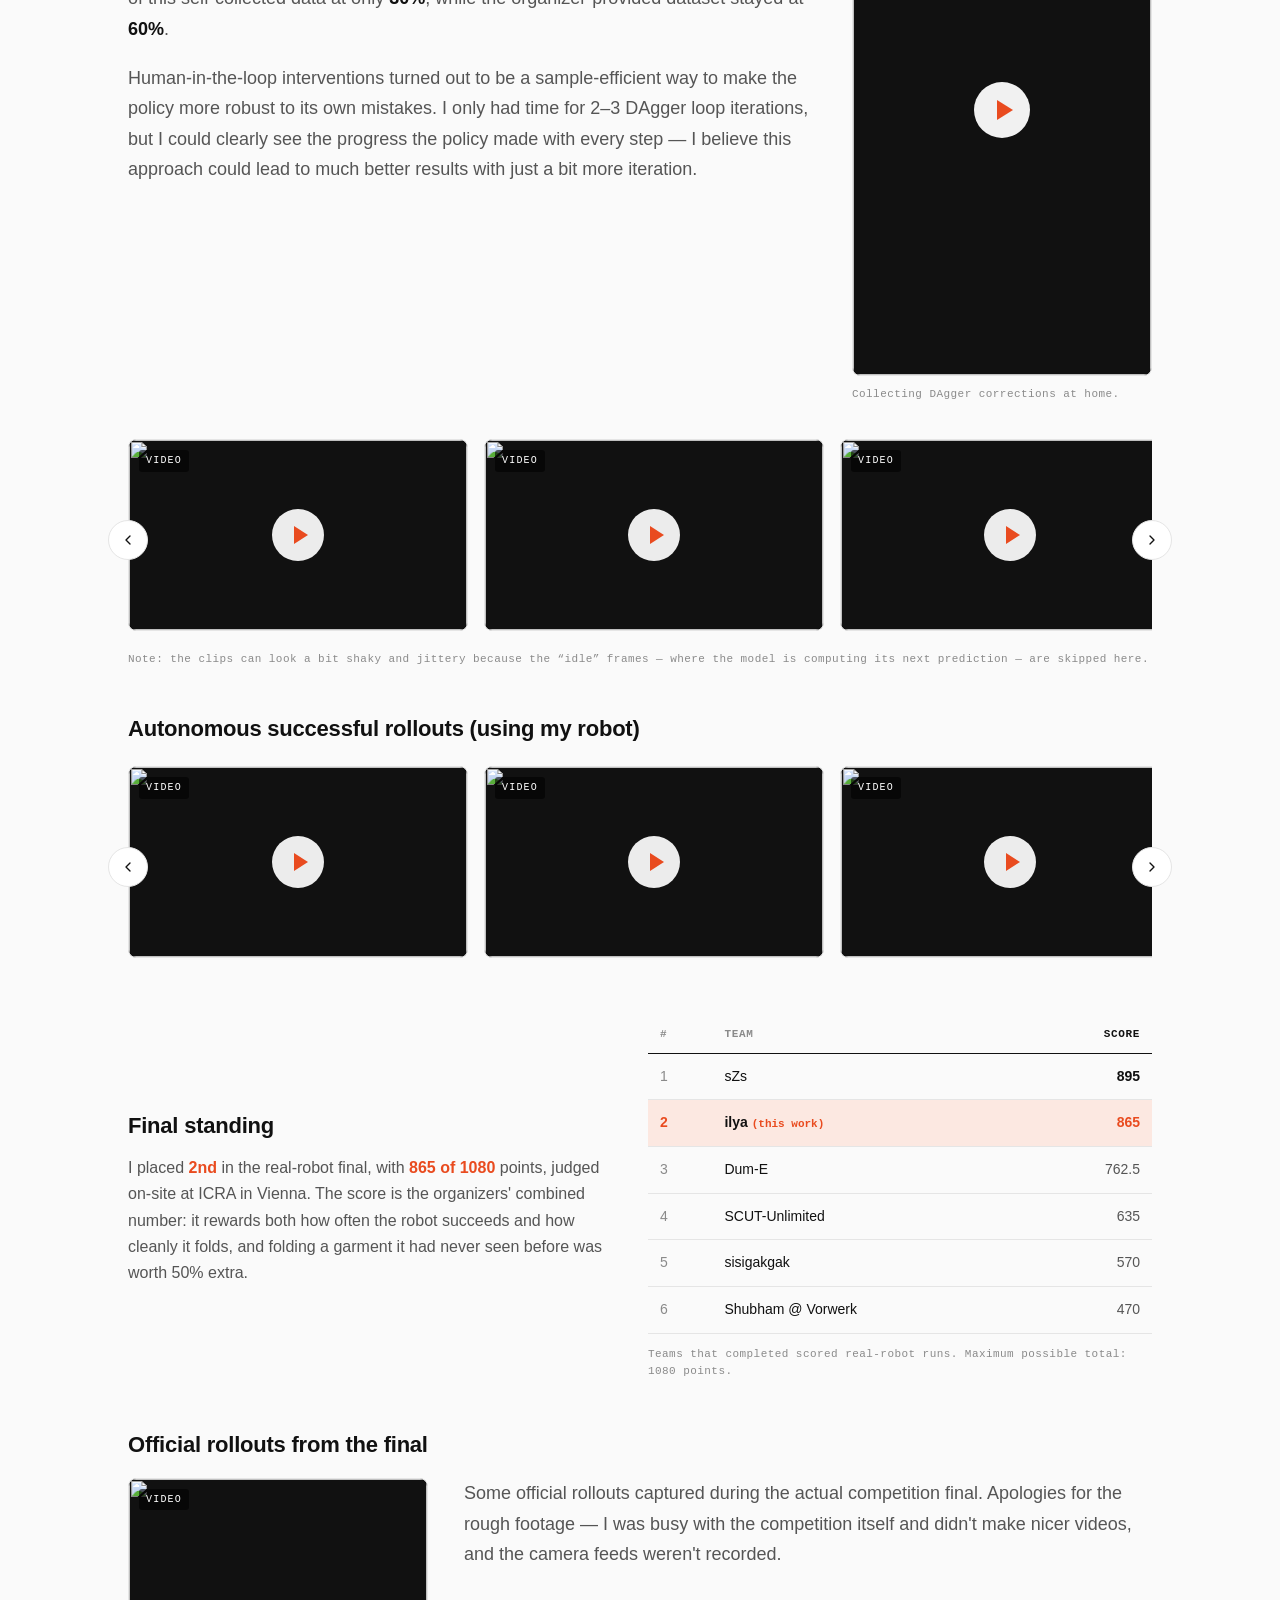
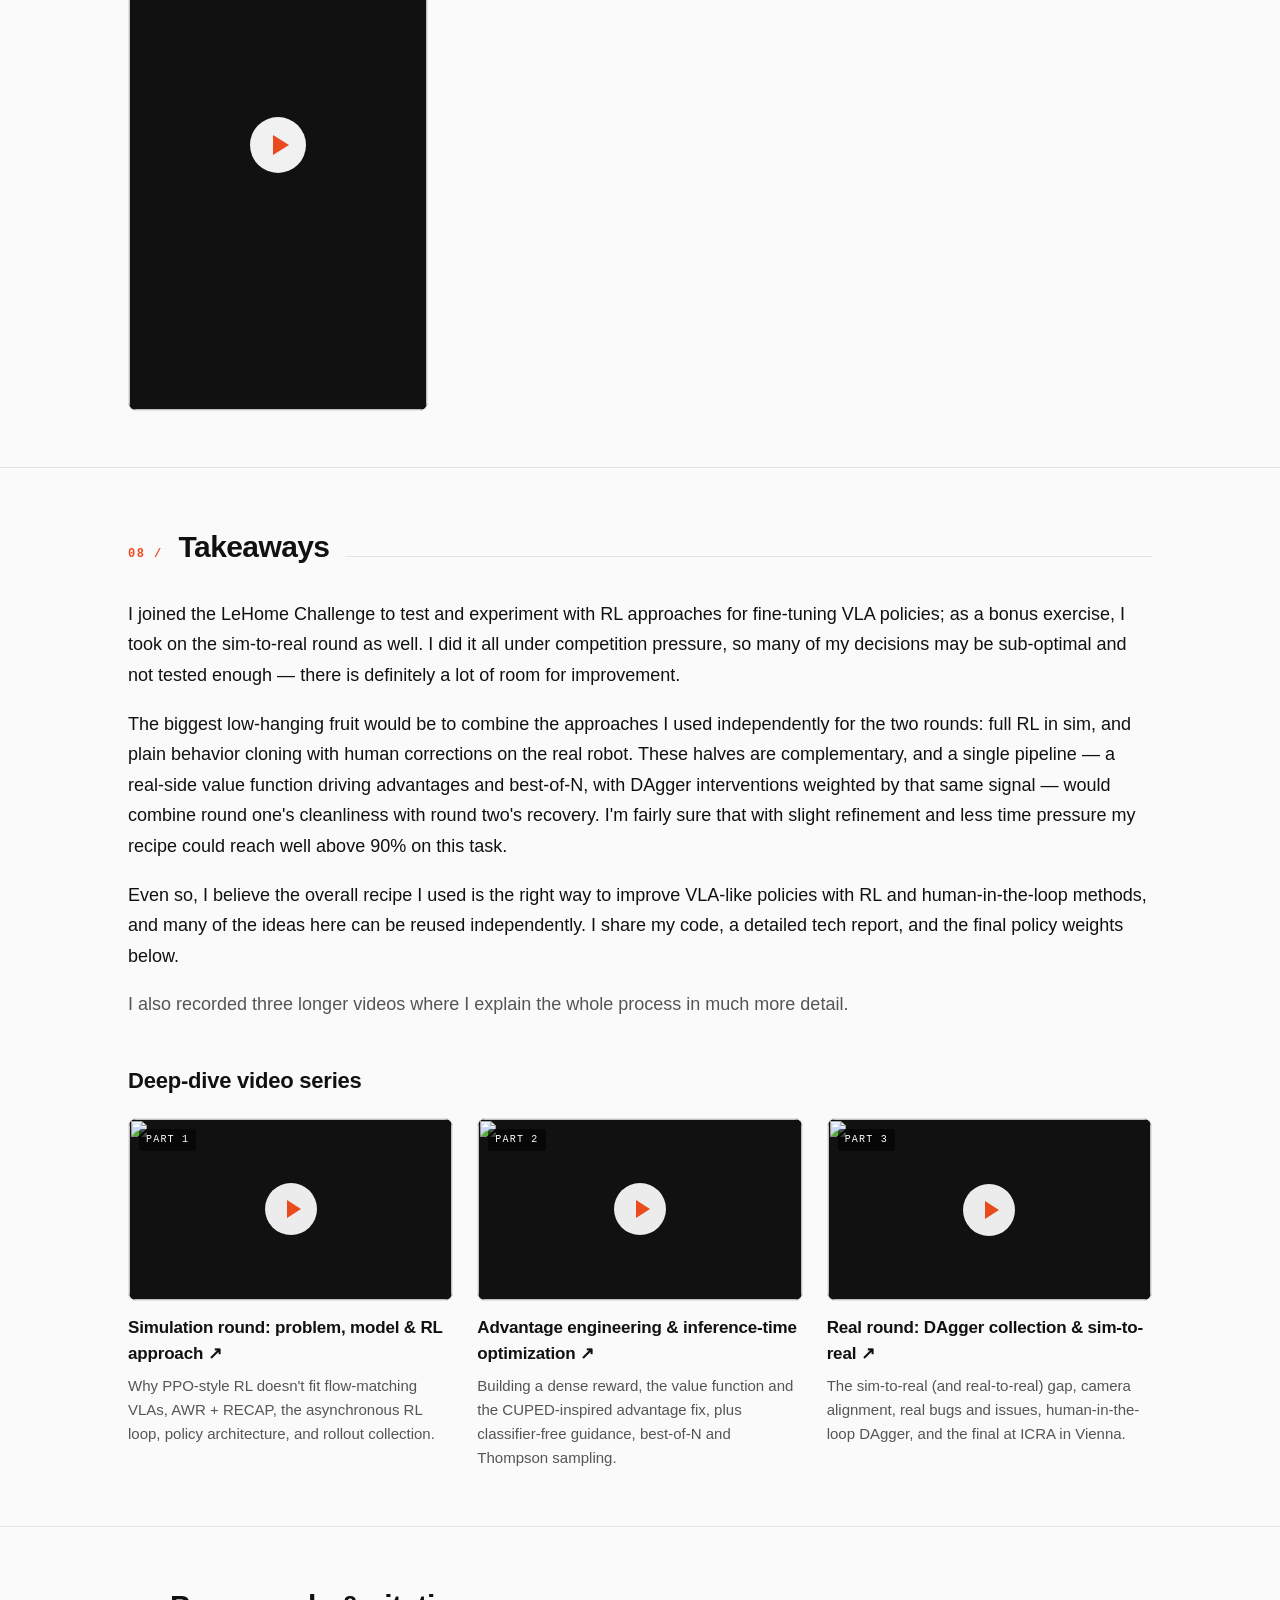
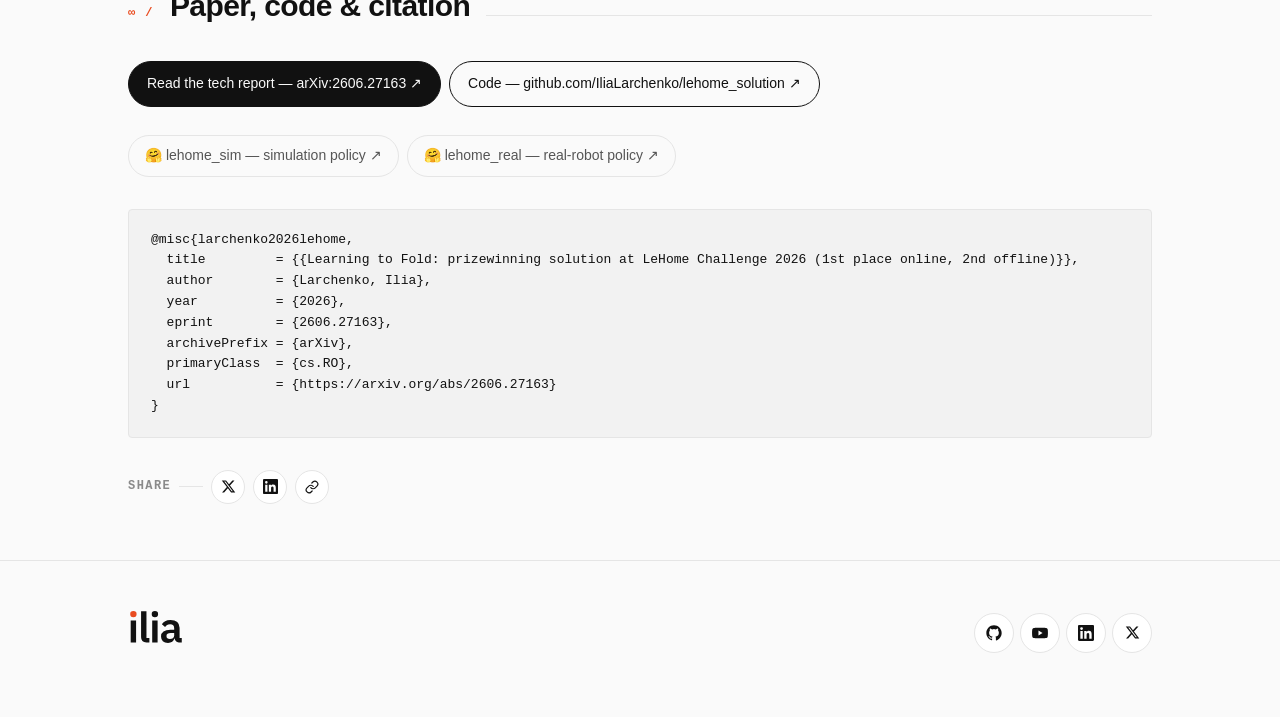
==== commit e7d5b640: "Added LeHome videos" ====
--- a/projects/lehome2026/index.html
+++ b/projects/lehome2026/index.html
@@ -535,7 +535,42 @@
       <p style="font-size:18px;line-height:1.7;color:var(--fg-1);margin:0 0 18px;">I joined the LeHome Challenge to test and experiment with RL approaches for fine-tuning VLA policies; as a bonus exercise, I took on the sim-to-real round as well. I did it all under competition pressure, so many of my decisions may be sub-optimal and not tested enough &mdash; there is definitely a lot of room for improvement.</p>
       <p style="font-size:18px;line-height:1.7;color:var(--fg-1);margin:0 0 18px;">The biggest low-hanging fruit would be to combine the approaches I used independently for the two rounds: full RL in sim, and plain behavior cloning with human corrections on the real robot. These halves are complementary, and a single pipeline &mdash; a real-side value function driving advantages and best-of-N, with DAgger interventions weighted by that same signal &mdash; would combine round one's cleanliness with round two's recovery. I'm fairly sure that with slight refinement and less time pressure my recipe could reach well above 90% on this task.</p>
       <p style="font-size:18px;line-height:1.7;color:var(--fg-1);margin:0 0 18px;">Even so, I believe the overall recipe I used is the right way to improve VLA-like policies with RL and human-in-the-loop methods, and many of the ideas here can be reused independently. I share my code, a detailed tech report, and the final policy weights below.</p>
-      <p style="font-size:18px;line-height:1.7;color:var(--fg-2);margin:0;">I'm also working on longer videos where I explain everything in much more detail &mdash; stay tuned.</p>
+      <p style="font-size:18px;line-height:1.7;color:var(--fg-2);margin:0;">I also recorded three longer videos where I explain the whole process in much more detail.</p>
+    </div>
+
+    <!-- deep-dive video series -->
+    <h3 style="font-size:22px;font-weight:600;letter-spacing:-0.01em;color:var(--fg-1);margin:44px 0 20px;">Deep-dive video series</h3>
+    <div class="stack-m" style="display:grid;grid-template-columns:repeat(3,1fr);gap:24px;align-items:start;">
+      <div>
+        <div data-yt-id="mTohakalKz8" style="position:relative;aspect-ratio:16/9;background:#111;border:1px solid var(--line);border-radius:8px;overflow:hidden;cursor:pointer;">
+          <img referrerpolicy="no-referrer" src="https://i.ytimg.com/vi/mTohakalKz8/hqdefault.jpg" alt="" loading="lazy" style="position:absolute;inset:0;width:100%;height:100%;object-fit:cover;display:block;">
+          <span style="position:absolute;left:10px;top:10px;font-family:var(--font-mono);font-size:10px;letter-spacing:0.12em;background:rgba(0,0,0,0.6);color:#fff;padding:3px 7px;border-radius:3px;z-index:2;">PART 1</span>
+          <span style="position:absolute;left:50%;top:50%;transform:translate(-50%,-50%);width:52px;height:52px;border-radius:50%;background:rgba(255,255,255,0.92);"></span>
+          <span style="position:absolute;left:calc(50% + 3px);top:50%;transform:translate(-50%,-50%);width:0;height:0;border-left:14px solid var(--accent);border-top:9px solid transparent;border-bottom:9px solid transparent;"></span>
+        </div>
+        <h4 style="font-size:17px;font-weight:600;letter-spacing:-0.01em;color:var(--fg-1);margin:14px 0 6px;"><a class="dlink" href="https://youtu.be/mTohakalKz8" target="_blank" rel="noopener noreferrer" style="color:inherit;text-decoration:none;">Simulation round: problem, model &amp; RL approach&nbsp;↗</a></h4>
+        <p style="font-size:15px;line-height:1.6;color:var(--fg-2);margin:0;">Why PPO-style RL doesn't fit flow-matching VLAs, AWR + RECAP, the asynchronous RL loop, policy architecture, and rollout collection.</p>
+      </div>
+      <div>
+        <div data-yt-id="BYyHScYDL38" style="position:relative;aspect-ratio:16/9;background:#111;border:1px solid var(--line);border-radius:8px;overflow:hidden;cursor:pointer;">
+          <img referrerpolicy="no-referrer" src="https://i.ytimg.com/vi/BYyHScYDL38/hqdefault.jpg" alt="" loading="lazy" style="position:absolute;inset:0;width:100%;height:100%;object-fit:cover;display:block;">
+          <span style="position:absolute;left:10px;top:10px;font-family:var(--font-mono);font-size:10px;letter-spacing:0.12em;background:rgba(0,0,0,0.6);color:#fff;padding:3px 7px;border-radius:3px;z-index:2;">PART 2</span>
+          <span style="position:absolute;left:50%;top:50%;transform:translate(-50%,-50%);width:52px;height:52px;border-radius:50%;background:rgba(255,255,255,0.92);"></span>
+          <span style="position:absolute;left:calc(50% + 3px);top:50%;transform:translate(-50%,-50%);width:0;height:0;border-left:14px solid var(--accent);border-top:9px solid transparent;border-bottom:9px solid transparent;"></span>
+        </div>
+        <h4 style="font-size:17px;font-weight:600;letter-spacing:-0.01em;color:var(--fg-1);margin:14px 0 6px;"><a class="dlink" href="https://youtu.be/BYyHScYDL38" target="_blank" rel="noopener noreferrer" style="color:inherit;text-decoration:none;">Advantage engineering &amp; inference-time optimization&nbsp;↗</a></h4>
+        <p style="font-size:15px;line-height:1.6;color:var(--fg-2);margin:0;">Building a dense reward, the value function and the CUPED-inspired advantage fix, plus classifier-free guidance, best-of-N and Thompson sampling.</p>
+      </div>
+      <div>
+        <div data-yt-id="0j2B2cXoiu4" style="position:relative;aspect-ratio:16/9;background:#111;border:1px solid var(--line);border-radius:8px;overflow:hidden;cursor:pointer;">
+          <img referrerpolicy="no-referrer" src="https://i.ytimg.com/vi/0j2B2cXoiu4/hqdefault.jpg" alt="" loading="lazy" style="position:absolute;inset:0;width:100%;height:100%;object-fit:cover;display:block;">
+          <span style="position:absolute;left:10px;top:10px;font-family:var(--font-mono);font-size:10px;letter-spacing:0.12em;background:rgba(0,0,0,0.6);color:#fff;padding:3px 7px;border-radius:3px;z-index:2;">PART 3</span>
+          <span style="position:absolute;left:50%;top:50%;transform:translate(-50%,-50%);width:52px;height:52px;border-radius:50%;background:rgba(255,255,255,0.92);"></span>
+          <span style="position:absolute;left:calc(50% + 3px);top:50%;transform:translate(-50%,-50%);width:0;height:0;border-left:14px solid var(--accent);border-top:9px solid transparent;border-bottom:9px solid transparent;"></span>
+        </div>
+        <h4 style="font-size:17px;font-weight:600;letter-spacing:-0.01em;color:var(--fg-1);margin:14px 0 6px;"><a class="dlink" href="https://youtu.be/0j2B2cXoiu4" target="_blank" rel="noopener noreferrer" style="color:inherit;text-decoration:none;">Real round: DAgger collection &amp; sim-to-real&nbsp;↗</a></h4>
+        <p style="font-size:15px;line-height:1.6;color:var(--fg-2);margin:0;">The sim-to-real (and real-to-real) gap, camera alignment, real bugs and issues, human-in-the-loop DAgger, and the final at ICRA in Vienna.</p>
+      </div>
     </div>
   </div>
 </section>
